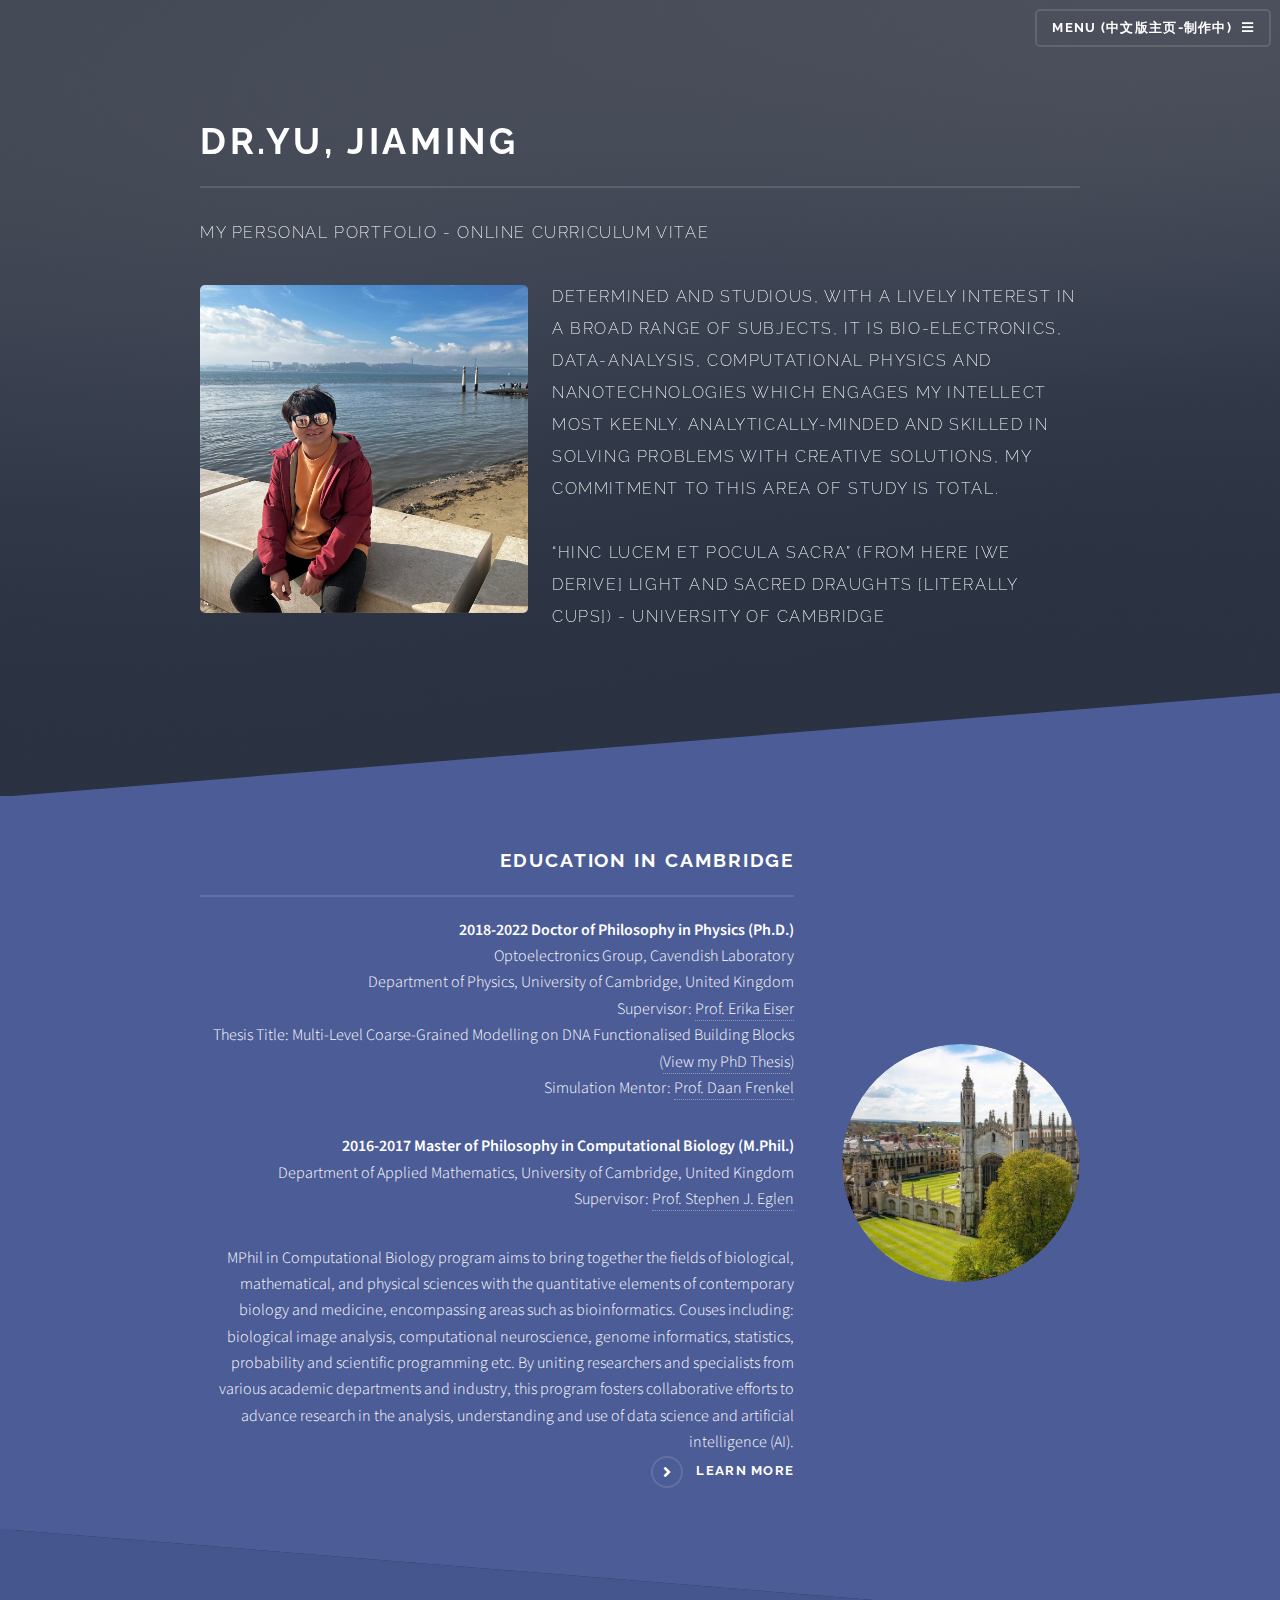
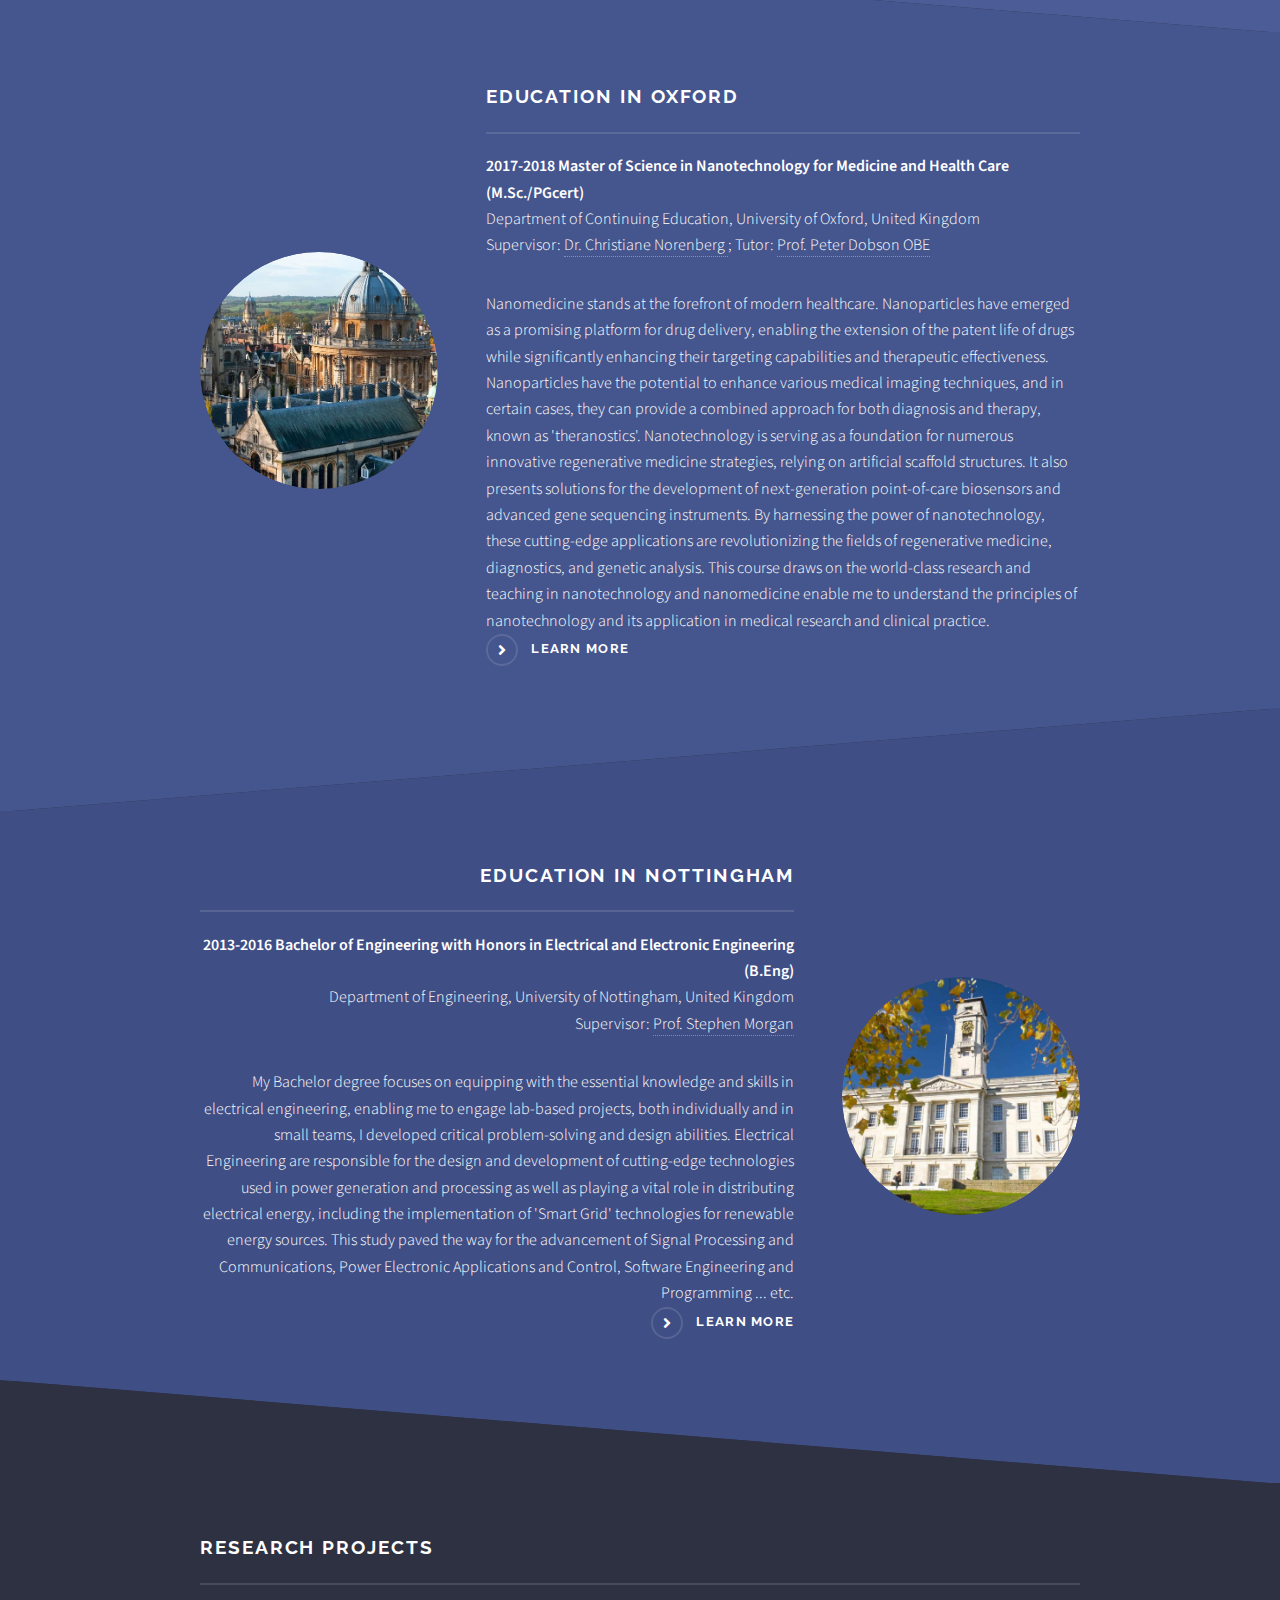
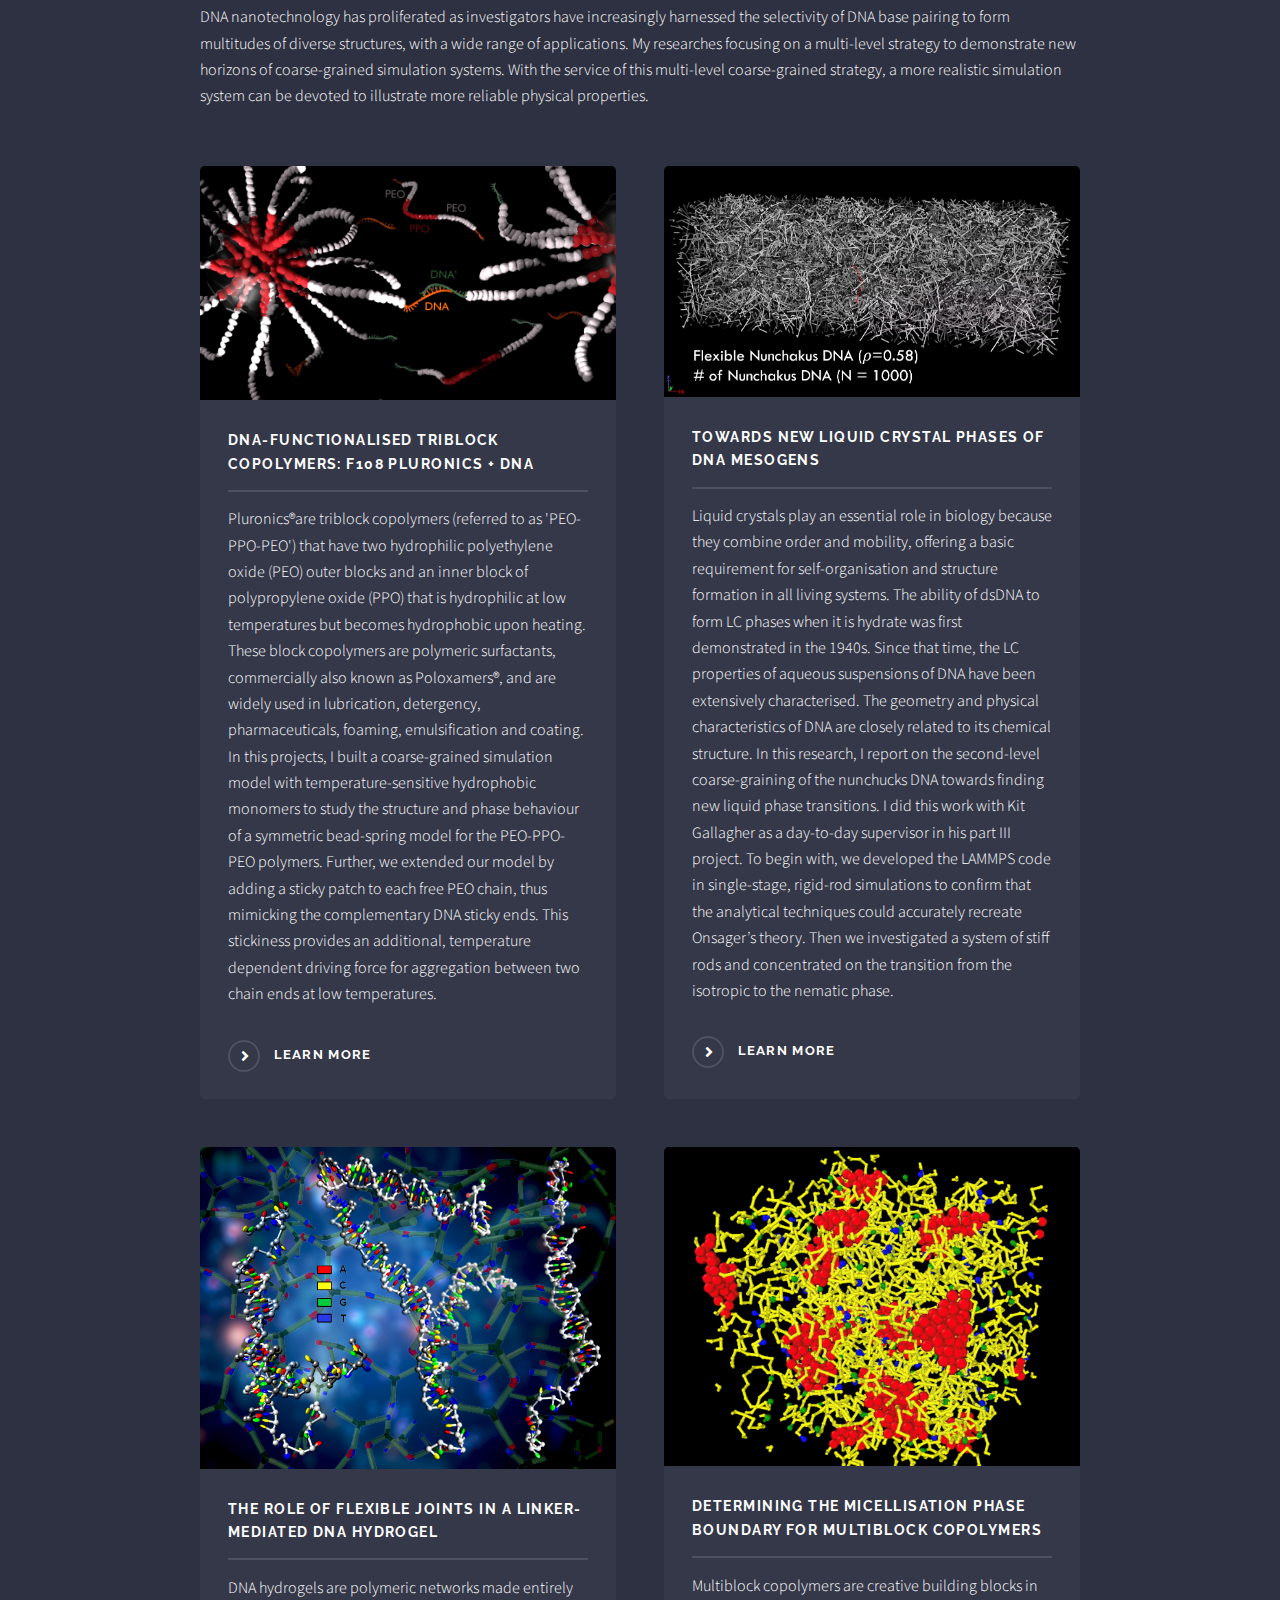
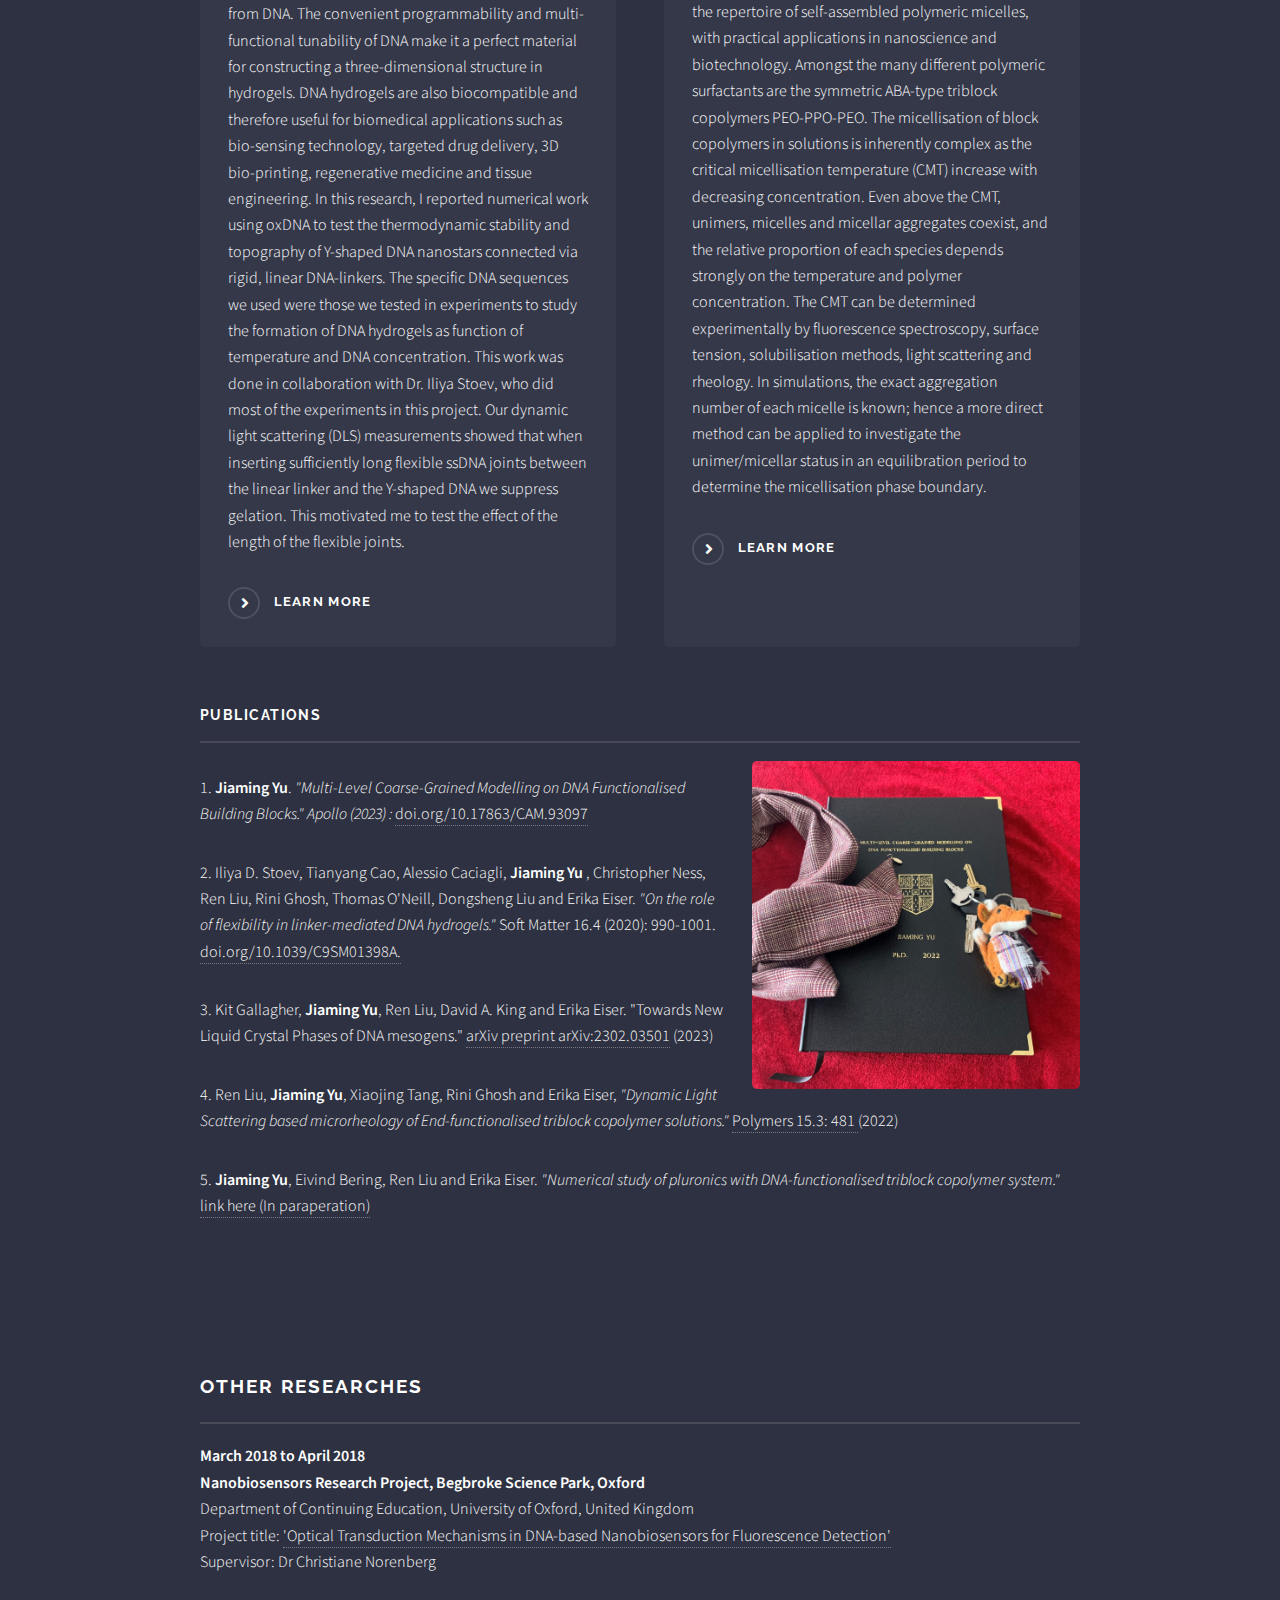
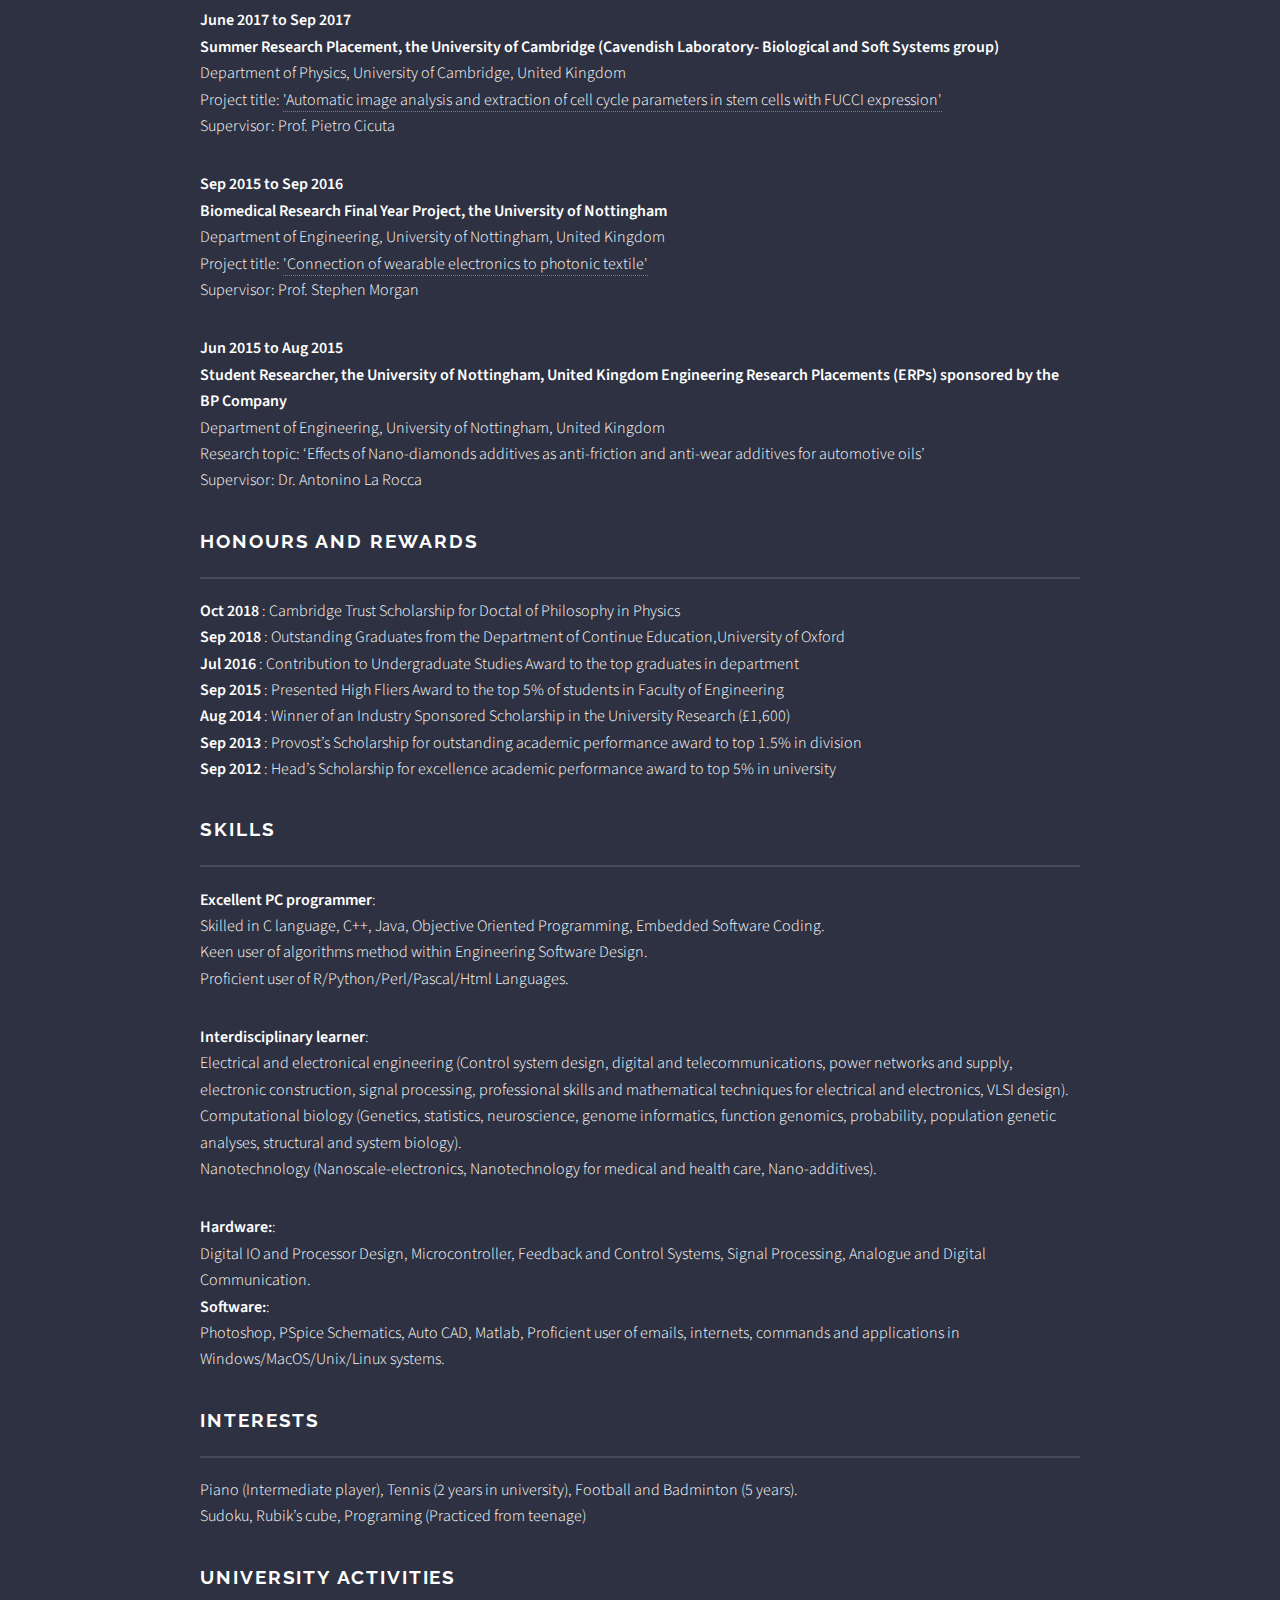
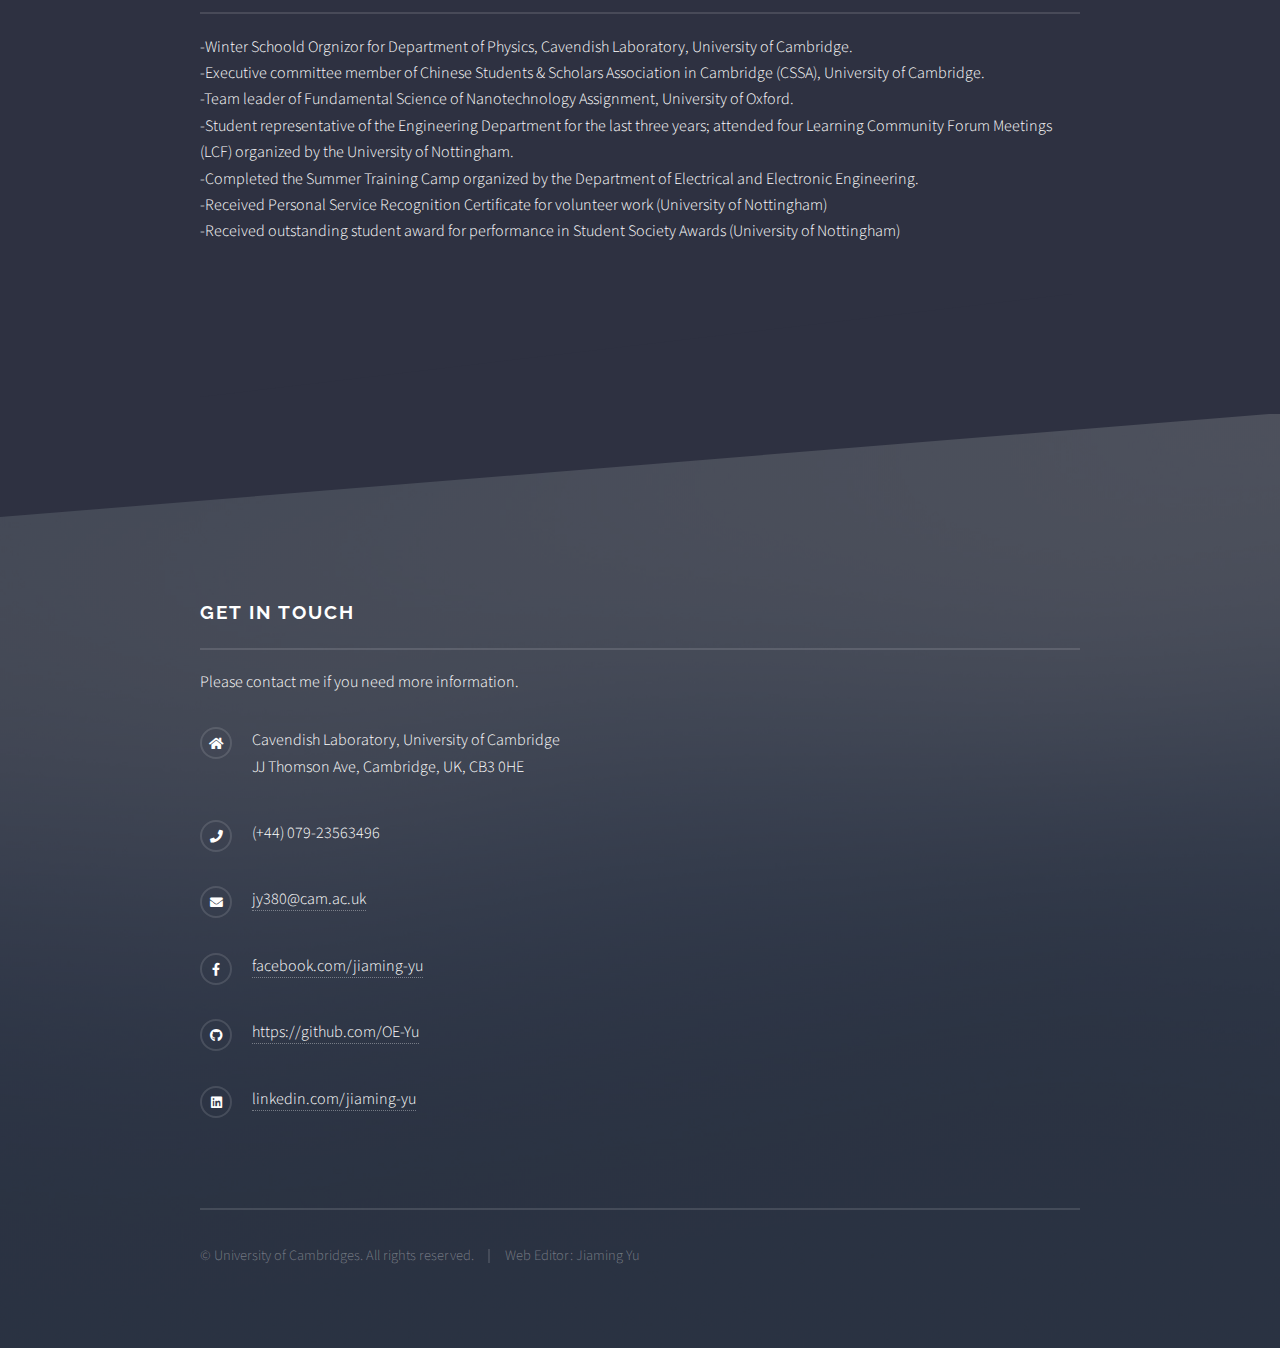
==== index.html @ 493ba74f "pdf not preload" ====
<!DOCTYPE HTML>
<!--
	My personal Website for Jiaming Yu, Cambridge 
	jy380@cam.ac.uk
-->
<html>
	<head>
		<title>Jiaming Yu</title>
		<meta charset="utf-8" />
		<meta name="viewport" content="width=device-width, initial-scale=1, user-scalable=no" />
		<link rel="stylesheet" href="assets/css/main.css" />
		<link rel="icon" type="image/png" href="images/university-of-cambridge-logo-3.png"/>
		<noscript><link rel="stylesheet" href="assets/css/noscript.css" /></noscript>
	</head>
	<body class="is-preload">

		<!-- Page Wrapper -->
			<div id="page-wrapper">

				<!-- Header -->
					<header id="header" class="alt">
						<h1><a href="index.html">Jiaming Yu</a></h1>
						<nav>
							<a href="#menu">Menu (中文版主页-制作中)</a>
						</nav>
					</header>

				<!-- Menu -->
					<nav id="menu">
						<div class="inner">
							<h2>Menu</h2>
							<ul class="links">
								<li><a href="index.html">Home</a></li>
								<!-- <li><a href="education.html">Education</a></li> -->
								<li><a href="research.html">Research</a></li>
								<li><a href="index_ch.html">中文版主页</a></li>

								<!-- <li><a href="#">Log In</a></li>
								<li><a href="#">Sign Up</a></li> -->
							</ul>
							<a href="#" class="close">Close</a>
						</div>
					</nav>

				<!-- Banner -->
					<section id="banner">
						<div class="inner">
							<!-- <div class="logo"><span class="icon fa-envelope"><a href="mailto:jy380@cam.ac.uk">jy380@cam.ac.uk</a></span></div> -->
							<h2>Dr.Yu, Jiaming</h2>
							<p>My personal portfolio - Online Curriculum Vitae</a></p>
							<span class="image left"><img src="images/me2.jpg" alt="my_photo" /></span>
							<p>Determined and studious, with a lively interest in a broad range of subjects, 
							it is bio-electronics, data-analysis, computational physics and nanotechnologies which engages my intellect most keenly. Analytically-minded and skilled in solving problems with creative
							solutions, my commitment to this area of study is total. <br> 
							</a></p>
							<p><small>“Hinc lucem et pocula sacra” 
								(From here [we derive] light and sacred draughts [literally cups]) - UNIVERSITY OF CAMBRIDGE <br> </small>

								</p>
						</div>
					</section>

				<!-- Wrapper -->
					<section id="wrapper">

						<!-- One -->
							<section id="one" class="wrapper spotlight style1">
								<div class="inner">
									<a href="https://www.cam.ac.uk/" target="_blank" rel="noopener noreferrer" class="image"><img src="images/cam.jpg" alt="" /></a>
									<div class="content">
										<h2 class="major">Education in Cambridge</h2>
										<b>2018-2022 Doctor of Philosophy in Physics (Ph.D.) </b>
										<p>Optoelectronics Group, Cavendish Laboratory <br>
										Department of Physics, University of Cambridge, United Kingdom <br>
										Supervisor:  <a href="https://scholar.google.co.uk/citations?user=ipgdVbgAAAAJ&hl=en" target="_blank" rel="noopener noreferrer">Prof. Erika Eiser</a> <br>
										Thesis Title: Multi-Level Coarse-Grained Modelling on DNA Functionalised Building Blocks <br>
										(<a href="https://www.repository.cam.ac.uk/handle/1810/345675" target="_blank" rel="noopener noreferrer">View my PhD Thesis</a>) <br>
										Simulation Mentor:  <a href="https://en.wikipedia.org/wiki/Daan_Frenkel" target="_blank" rel="noopener noreferrer">Prof. Daan Frenkel</a> <br>
										</p>
										<p></p>
										<b>2016-2017 Master of Philosophy in Computational Biology (M.Phil.)</b>
										<p>Department of Applied Mathematics, University of Cambridge, United Kingdom <br>
										Supervisor:  <a href="http://www.damtp.cam.ac.uk/person/sje30" target="_blank" rel="noopener noreferrer">Prof. Stephen J. Eglen</a></p>
										MPhil in Computational Biology program aims to bring together the fields of biological, mathematical, and physical sciences with the 
										quantitative elements of contemporary biology and medicine, encompassing areas such as bioinformatics. Couses including: 
										biological image analysis, computational neuroscience, genome informatics, statistics, probability and scientific programming etc. 
										By uniting researchers and specialists from various academic departments and industry, this program fosters collaborative efforts to 
										advance research in the analysis, understanding and use of data science and artificial intelligence (AI). 
										<!--This program was created by the Cambridge Computational Biology Institute, which is now known as <a href="https://www.c2d3.cam.ac.uk/c2d3-computational-biology" target="_blank" rel="noopener noreferrer">C2D3 Computational Biology</a>. 
										The Department of Applied Mathematics and Theoretical Physics oversees the operation of this course.
										The MPhil in Computational Biology course is aimed at introducing students in the biological, mathematical and physical sciences to quantitative aspects of modern biology and medicine, including bioinformatics.  
										The course was developed by the Cambridge Computational Biology Institute (now C2D3 Computational Biology) and is run by the Department of Applied Mathematics and Theoretical Physics.
										The course brings together researchers and expertise from across the academic departments and industry to drive research into the analysis, understanding and use of data science and AI. -->
										<a href="https://www.c2d3.cam.ac.uk/c2d3-computational-biology" target="_blank" rel="noopener noreferrer" class="special">Learn more</a>
									</div>
								</div>
							</section>

						<!-- Two -->
							<section id="two" class="wrapper alt spotlight style2">
								<div class="inner">
									<a href="https://www.ox.ac.uk/" target="_blank" rel="noopener noreferrer" class="image"><img src="images/College-UG-index.jpg" alt="" /></a>
									<div class="content">
										<h2 class="major">Education in Oxford</h2>
										<b>2017-2018 Master of Science in Nanotechnology for Medicine and Health Care (M.Sc./PGcert)</b>
										<p>Department of Continuing Education, University of Oxford, United Kingdom <br>
											Supervisor: <a href="" target="_blank" rel="noopener noreferrer">Dr. Christiane Norenberg </a>; Tutor: 
											<a href="" target="_blank" rel="noopener noreferrer">Prof. Peter Dobson OBE</a> 
											<!-- <a href="https://www.queens.ox.ac.uk/people/prof-peter-dobson-obe/" target="_blank" rel="noopener noreferrer">Prof. Peter Dobson OBE</a> -->
										</p>
										Nanomedicine stands at the forefront of modern healthcare. Nanoparticles have emerged as a promising platform for drug delivery, 
										enabling the extension of the patent life of drugs while significantly enhancing their targeting capabilities and therapeutic effectiveness. 
										Nanoparticles have the potential to enhance various medical imaging techniques, and in certain cases, they can provide a combined approach 
										for both diagnosis and therapy, known as 'theranostics'. Nanotechnology is serving as a foundation for numerous innovative regenerative medicine 
										strategies, relying on artificial scaffold structures. It also presents solutions for the development of next-generation point-of-care biosensors  
										and advanced gene sequencing instruments. By harnessing the power of nanotechnology, these cutting-edge applications are revolutionizing 
										the fields of regenerative medicine, diagnostics, and genetic analysis.
										This course draws on the world-class research and teaching in nanotechnology and nanomedicine enable me to understand the principles of nanotechnology 
										and its application in medical research and clinical practice. <br>
										<a href="https://www.ox.ac.uk/admissions/graduate/courses/msc-nanotechnology-for-medicine-and-health-care" target="_blank" rel="noopener noreferrer" class="special">Learn more</a>
									</div>
								</div>
							</section>

						<!-- Three -->
							<section id="three" class="wrapper spotlight style3">
								<div class="inner">
									<a href="https://www.nottingham.ac.uk/" target="_blank" rel="noopener noreferrer" class="image"><img src="images/Cover--University-of-Nottingham.jpg" alt="" /></a>
									<div class="content">
										<h2 class="major">Education in Nottingham</h2>
										<b>2013-2016 Bachelor of Engineering with Honors in Electrical and Electronic Engineering (B.Eng)</b>
										<p>Department of Engineering, University of Nottingham, United Kingdom <br>
										Supervisor: <a href="https://www.nottingham.ac.uk/engineering/people/steve.morgan" target="_blank" rel="noopener noreferrer">Prof. Stephen Morgan</a></p>
										My Bachelor degree focuses on equipping with the essential knowledge and skills in electrical engineering, enabling me 
										to engage lab-based projects, both individually and in small teams, I developed critical problem-solving and design abilities.
										Electrical Engineering are responsible for the design and development of cutting-edge technologies used in power generation and processing as well as 
										playing a vital role in distributing electrical energy, including the implementation of 'Smart Grid' technologies for renewable energy sources. 
										This study paved the way for the advancement of Signal Processing and Communications, Power Electronic Applications and Control, Software Engineering and Programming ... etc. 
										<a href="https://www.nottingham.ac.uk/ugstudy/subject/Electrical-and-Electronic-Engineering" target="_blank" rel="noopener noreferrer" class="special">Learn more</a>
									</div>
								</div>
							</section>

						<!-- Four -->
							<section id="four" class="wrapper alt style1">
								<div class="inner">
									<h2 class="major">Research Projects</h2>
									<p>DNA nanotechnology has proliferated as investigators have increasingly
										harnessed the selectivity of DNA base pairing to form multitudes of diverse structures, with
										a wide range of applications. My researches focusing on a multi-level strategy to demonstrate new horizons of coarse-grained simulation
										systems. With the service of this multi-level coarse-grained strategy, a more realistic simulation
										system can be devoted to illustrate more reliable physical properties.</p>
									<section class="features">
										<article>
											<a href="research_pluronics.html" class="image"><img src="images/DNA_Functionalised_Pluronics(JM).png" alt="" /></a>
											<h3 class="major">DNA-Functionalised Triblock Copolymers: F108 Pluronics + DNA</h3>
											<p>Pluronics®are triblock copolymers (referred to as 'PEO-PPO-PEO') that have two hydrophilic
												polyethylene oxide (PEO) outer blocks and an inner block of polypropylene 
												oxide (PPO) that is hydrophilic at low temperatures but becomes hydrophobic upon heating. 
												These block copolymers are polymeric surfactants, commercially also known
												as Poloxamers®, and are widely used in lubrication, detergency, pharmaceuticals, foaming,
												emulsification and coating.
												In this projects, I built a coarse-grained simulation model with temperature-sensitive hydrophobic monomers to study the
												structure and phase behaviour of a symmetric bead-spring model for the PEO-PPO-PEO
												polymers. Further, we extended our model by adding a sticky patch to each free PEO
												chain, thus mimicking the complementary DNA sticky ends. This stickiness provides an
												additional, temperature dependent driving force for aggregation between two chain ends
												at low temperatures.</p>
											<a href="research_pluronics.html" class="special">Learn more</a>
										</article>
										<article>
											<a href="#" class="image"><img src="images/nunchucks_dense.png" alt=""  /></a>
											<h3 class="major">Towards New Liquid Crystal Phases of DNA Mesogens</h3>
											<p> Liquid crystals play an essential role in biology because they combine order and mobility, offering
												a basic requirement for self-organisation and structure formation in all living systems.
												The ability of dsDNA to form LC phases when it is hydrate was first demonstrated in the
												1940s. Since that time, the LC properties of aqueous suspensions of DNA have been
												extensively characterised. The geometry and physical characteristics of DNA are closely
												related to its chemical structure.
												In this research, I report on the second-level coarse-graining of the nunchucks DNA towards
												finding new liquid phase transitions. I did this work with Kit Gallagher as a day-to-day
												supervisor in his part III project. To begin with, we developed the LAMMPS code in
												single-stage, rigid-rod simulations to confirm that the analytical techniques could accurately
												recreate Onsager’s theory. Then we investigated a system of stiff rods and concentrated on
												the transition from the isotropic to the nematic phase.</p>
											<a href="#" class="special">Learn more</a>
										</article>
										<article>
											<a href="#" class="image"><img src="images/y_shape_DNA.png" alt="" /></a>
											<h3 class="major">The Role of Flexible Joints in a Linker-Mediated DNA Hydrogel</h3>
											<p>DNA hydrogels are polymeric networks made entirely from DNA. The convenient programmability
												and multi-functional tunability of DNA make it a perfect material for constructing
												a three-dimensional structure in hydrogels. DNA hydrogels are also biocompatible
												and therefore useful for biomedical applications such as bio-sensing technology, targeted
												drug delivery, 3D bio-printing, regenerative medicine and tissue engineering.
												In this research, I reported numerical work using oxDNA to test the thermodynamic stability
												and topography of Y-shaped DNA nanostars connected via rigid, linear DNA-linkers. The
												specific DNA sequences we used were those we tested in experiments to study the formation
												of DNA hydrogels as function of temperature and DNA concentration. This work was done
												in collaboration with Dr. Iliya Stoev, who did most of the experiments in this project. Our
												dynamic light scattering (DLS) measurements showed that when inserting sufficiently long
												flexible ssDNA joints between the linear linker and the Y-shaped DNA we suppress gelation.
												This motivated me to test the effect of the length of the flexible joints.</p>
											<a href="#" class="special">Learn more</a>
										</article>
									
										<article>
											<a href="#" class="image"><img src="images/micelles_display.png" alt="" /></a>
											<h3 class="major">Determining the micellisation phase boundary for multiblock copolymers </h3>
											<p>	Multiblock copolymers are creative building blocks in the repertoire of self-assembled
												polymeric micelles, with practical applications in nanoscience and biotechnology.
												Amongst the many different polymeric surfactants are the symmetric ABA-type triblock
												copolymers PEO-PPO-PEO. The micellisation of block copolymers in solutions is inherently complex as the 
												critical micellisation temperature (CMT) increase
												with decreasing concentration. Even above the CMT, unimers, micelles and
												micellar aggregates coexist, and the relative proportion of each species depends strongly on
												the temperature and polymer concentration. The CMT can be determined
												experimentally by fluorescence spectroscopy, surface tension, solubilisation methods, light
												scattering and rheology. In simulations, the exact aggregation number
												of each micelle is known; hence a more direct method can be applied to investigate
												the unimer/micellar status in an equilibration period to determine the micellisation phase
												boundary.</p>
											<a href="#" class="special">Learn more</a>
										</article>
									</section>
									
									<h3 class="major">Publications</h3>
									<p>	<span class="image right"><img src="images/my_thesis.jpg" alt="my_thesis"/></span>
									</p>	
									<p>1. <b>Jiaming Yu</b>. <i>"Multi-Level Coarse-Grained Modelling on DNA Functionalised Building Blocks." Apollo (2023) :</i>	  
									<a href="https://doi.org/10.17863/CAM.93097" target="_blank" rel="noopener noreferrer"> doi.org/10.17863/CAM.93097</a>
									</p>
									
									<p>2. Iliya D. Stoev, Tianyang Cao, Alessio Caciagli, <b>Jiaming Yu </b>, Christopher Ness, Ren Liu,
										Rini Ghosh, Thomas O'Neill, Dongsheng Liu and Erika Eiser. 
										<i>"On the role of flexibility in linker-mediated DNA hydrogels."</i> Soft Matter 16.4 (2020): 990-1001. 
										<a href="https://doi.org/10.1039/C9SM01398A" target="_blank" rel="noopener noreferrer">doi.org/10.1039/C9SM01398A.</a></p>
										
									<p>3. Kit Gallagher, <b>Jiaming Yu</b>, Ren Liu, David A. King and Erika Eiser.
										"Towards New Liquid Crystal Phases of DNA mesogens."  
										<a href="https://arxiv.org/pdf/2302.03501.pdf" target="_blank" rel="noopener noreferrer">arXiv preprint arXiv:2302.03501</a> (2023) </p>

									<p>4. Ren Liu, <b>Jiaming Yu</b>, Xiaojing Tang, Rini Ghosh and Erika Eiser,
										<i>"Dynamic Light Scattering based microrheology of End-functionalised triblock copolymer solutions."</i> 
										<a href="https://www.mdpi.com/2073-4360/15/3/481" target="_blank" rel="noopener noreferrer">Polymers 15.3: 481 </a>(2022)</p>

									<p>5. <b>Jiaming Yu</b>, Eivind Bering, Ren Liu and Erika Eiser.
										<i>"Numerical study of pluronics with DNA-functionalised triblock copolymer system."</i>
										<a href="" target="_blank" rel="noopener noreferrer">link here (In paraperation)</a></p>
		 

						<!-- Five -->
						<section id="five" class="wrapper alt style1">
							<div class="inner">
								<h2 class="major">Other Researches</h2>
								<div class="content">
									<b>March 2018 to April 2018 <br> Nanobiosensors Research Project, Begbroke Science Park, Oxford
										</b>
									<p>Department of Continuing Education, University of Oxford, United Kingdom <br>
									Project title: <a href="images/Nano2_Assign2.pdf">'Optical Transduction Mechanisms in DNA-based Nanobiosensors for Fluorescence Detection' </a> <br> 
									Supervisor: Dr Christiane Norenberg </p>
								</div>
								<div class="content">
									<b>June 2017 to Sep 2017 <br> Summer Research Placement, the University of Cambridge
										(Cavendish Laboratory- Biological and Soft Systems group)</b>
									<p>Department of Physics, University of Cambridge, United Kingdom <br>
									Project title: <a href="images/FUCCI_2017.pdf">'Automatic image analysis and extraction of cell cycle parameters in stem cells with FUCCI expression'</a> <br> 
									Supervisor: Prof. Pietro Cicuta </p>
								</div>
								<div class="content">
									<b>Sep 2015 to Sep 2016 <br> Biomedical Research Final Year Project, the University of Nottingham </b>
									<p>Department of Engineering, University of Nottingham, United Kingdom <br>
									Project title: <a href="images/FYP_BEng_2016.pdf">'Connection of wearable electronics to photonic textile'</a> <br> 
									Supervisor: Prof. Stephen Morgan </p>
									<!-- <embed src="images/FYP_BEng_2016.pdf" type="application/pdf" width="100%" height="600"/> -->
								</div>
								<div class="content">
									<b>Jun 2015 to Aug 2015 <br> Student Researcher, the University of Nottingham, United Kingdom
										Engineering Research Placements (ERPs) sponsored by the BP Company</b>
									<p>Department of Engineering, University of Nottingham, United Kingdom <br>
										Research topic: ‘Effects of Nano-diamonds additives as anti-friction and
										anti-wear additives for automotive oils’ <br> 
									Supervisor: Dr. Antonino La Rocca </p>
								</div>

								<h2 class="major">Honours and Rewards</h2>
								<p> <b>Oct 2018 </b>: Cambridge Trust Scholarship for Doctal of Philosophy in Physics <br>
									<b>Sep 2018 </b>: Outstanding Graduates from the Department of Continue Education,University of Oxford <br>
									<b>Jul 2016 </b>: Contribution to Undergraduate Studies Award to the top graduates in department <br>
									<b>Sep 2015 </b>: Presented High Fliers Award to the top 5% of students in Faculty of Engineering <br>
									<b>Aug 2014 </b>: Winner of an Industry Sponsored Scholarship in the University Research (£1,600) <br>
									<b>Sep 2013 </b>: Provost’s Scholarship for outstanding academic performance award to top 1.5% in division <br>
									<b>Sep 2012 </b>: Head’s Scholarship for excellence academic performance award to top 5% in university <br>
								</p>

								<h2 class="major">Skills</h2>
								<p> <b>Excellent PC programmer</b>: <br>
									Skilled in C language, C++, Java, Objective Oriented Programming, Embedded Software Coding. <br>
									 Keen user of algorithms method within Engineering Software Design. <br>
									 Proficient user of R/Python/Perl/Pascal/Html Languages.<br>
								</p>
								<p> <b>Interdisciplinary learner</b>: <br>
									Electrical and electronical engineering (Control system design, digital and telecommunications, power
									networks and supply, electronic construction, signal processing, professional skills and mathematical 
									techniques for electrical and electronics, VLSI design). <br>
									Computational biology (Genetics, statistics, neuroscience, genome informatics, function genomics,
									probability, population genetic analyses, structural and system biology). <br>
									Nanotechnology (Nanoscale-electronics, Nanotechnology for medical and health care, Nano-additives).<br>
								</p>
								<p> <b>Hardware:</b>: <br>
									Digital IO and Processor Design, Microcontroller, Feedback and Control Systems, Signal Processing, Analogue and Digital Communication. <br>
									<b>Software:</b>: <br>
									Photoshop, PSpice Schematics, Auto CAD, Matlab, Proficient user of emails, internets, commands and applications in Windows/MacOS/Unix/Linux systems.<br>

								</p>

								<!--<h2 class="major">Languages</h2>
								<p>Native Chinese, Proficient English. </p> -->
								<h2 class="major">Interests</h2>
								<p>Piano (Intermediate player), Tennis (2 years in university), Football and Badminton (5 years). <br>
								Sudoku, Rubik’s cube, Programing (Practiced from teenage)
								</p>
								
								<h2 class="major">University Activities</h2>
								<p>	-Winter Schoold Orgnizor for Department of Physics, Cavendish Laboratory, University of Cambridge. <br>
									-Executive committee member of Chinese Students & Scholars Association in
									Cambridge (CSSA), University of Cambridge. <br>
									-Team leader of Fundamental Science of Nanotechnology Assignment, University of Oxford. <br>
									-Student representative of the Engineering Department for the last three years;
									attended four Learning Community Forum Meetings (LCF) organized by the
									University of Nottingham.<br>
									-Completed the Summer Training Camp organized by the Department of Electrical and Electronic Engineering. <br>
									-Received Personal Service Recognition Certificate for volunteer work (University of Nottingham) <br>
									-Received outstanding student award for performance in Student Society Awards (University of Nottingham) <br>
								</p>



							</div>
						</section>
					


								</div>
							</section>
						

					</section>

				<!-- Footer -->
					<section id="footer">
						<div class="inner">
							<h2 class="major">Get in touch</h2>
							<p>Please contact me if you need more information.</p>
							<ul class="contact">
								<li class="icon solid fa-home">
									Cavendish Laboratory, University of Cambridge <br />
									JJ Thomson Ave, Cambridge, UK, CB3 0HE <br />
								</li>
								<li class="icon solid fa-phone">(+44) 079-23563496</li>
								<li class="icon solid fa-envelope"><a href="mailto:jy380@cam.ac.uk">jy380@cam.ac.uk</a></li>
								<!--<li class="icon brands fa-twitter"><a href="#">twitter.com/untitled-tld</a></li>-->
								<li class="icon brands fa-facebook-f"><a href="https://www.facebook.com/profile.php?id=100008399655939" target="_blank" rel="noopener noreferrer">facebook.com/jiaming-yu</a></li>
								<li class="icon brands fa-github"><a href="https://github.com/OE-Yu" target="_blank" rel="noopener noreferrer" >https://github.com/OE-Yu</a></li>
								<li class="icon brands fa-linkedin"><a href="https://www.linkedin.com/in/jiaming-yu-%E5%96%BB%E5%98%89%E6%98%8E-850443b2/?originalSubdomain=uk" target="_blank" rel="noopener noreferrer" >linkedin.com/jiaming-yu</a></li>
							</ul>
							<ul class="copyright">
								<li>&copy; University of Cambridges. All rights reserved.</li><li> Web Editor: Jiaming Yu </li>
							</ul>
						</div>
					</section>

			</div>

		<!-- Scripts -->
			<script src="assets/js/jquery.min.js"></script>
			<script src="assets/js/jquery.scrollex.min.js"></script>
			<script src="assets/js/browser.min.js"></script>
			<script src="assets/js/breakpoints.min.js"></script>
			<script src="assets/js/util.js"></script>
			<script src="assets/js/main.js"></script>

	</body>
</html>
---- assets/css/main.css ----
@import url(fontawesome-all.min.css);
@import url("https://fonts.googleapis.com/css?family=Raleway:200,700|Source+Sans+Pro:300,600,300italic,600italic");

/*
	Solid State by HTML5 UP
	html5up.net | @ajlkn
	Free for personal and commercial use under the CCA 3.0 license (html5up.net/license)
*/

html, body, div, span, applet, object,
iframe, h1, h2, h3, h4, h5, h6, p, blockquote,
pre, a, abbr, acronym, address, big, cite,
code, del, dfn, em, img, ins, kbd, q, s, samp,
small, strike, strong, sub, sup, tt, var, b,
u, i, center, dl, dt, dd, ol, ul, li, fieldset,
form, label, legend, table, caption, tbody,
tfoot, thead, tr, th, td, article, aside,
canvas, details, embed, figure, figcaption,
footer, header, hgroup, menu, nav, output, ruby,
section, summary, time, mark, audio, video {
	margin: 0;
	padding: 0;
	border: 0;
	font-size: 100%;
	font: inherit;
	vertical-align: baseline;}

article, aside, details, figcaption, figure,
footer, header, hgroup, menu, nav, section {
	display: block;}

body {
	line-height: 1;
}

ol, ul {
	list-style: none;
}

blockquote, q {
	quotes: none;
}

	blockquote:before, blockquote:after, q:before, q:after {
		content: '';
		content: none;
	}

table {
	border-collapse: collapse;
	border-spacing: 0;
}

body {
	-webkit-text-size-adjust: none;
}

mark {
	background-color: transparent;
	color: inherit;
}

input::-moz-focus-inner {
	border: 0;
	padding: 0;
}

input, select, textarea {
	-moz-appearance: none;
	-webkit-appearance: none;
	-ms-appearance: none;
	appearance: none;
}

/* Basic */

	@-ms-viewport {
		width: device-width;
	}

	body {
		-ms-overflow-style: scrollbar;
	}

	@media screen and (max-width: 480px) {

		html, body {
			min-width: 320px;
		}

	}

	html {
		box-sizing: border-box;
	}

	*, *:before, *:after {
		box-sizing: inherit;
	}

	body {
		background-color: #2e3141;
		background-image: linear-gradient(to top, rgba(46, 49, 65, 0.8), rgba(46, 49, 65, 0.8)), url("../../images/bg.jpg");
		background-size: auto, cover;
		background-attachment: fixed, fixed;
		background-position: center, center;
	}

		body.is-preload *, body.is-preload *:before, body.is-preload *:after {
			-moz-animation: none !important;
			-webkit-animation: none !important;
			-ms-animation: none !important;
			animation: none !important;
			-moz-transition: none !important;
			-webkit-transition: none !important;
			-ms-transition: none !important;
			transition: none !important;
		}

/* Type */

	body, input, select, textarea {
		color: #ffffff;
		font-family: "Source Sans Pro", Helvetica, sans-serif;
		font-size: 16.5pt;
		font-weight: 300;
		line-height: 1.65;
	}

		@media screen and (max-width: 1680px) {

			body, input, select, textarea {
				font-size: 13pt;
			}

		}

		@media screen and (max-width: 1280px) {

			body, input, select, textarea {
				font-size: 12pt;
			}

		}

		@media screen and (max-width: 980px) {

			body, input, select, textarea {
				font-size: 12pt;
			}

		}

		@media screen and (max-width: 736px) {

			body, input, select, textarea {
				font-size: 12pt;
			}

		}

		@media screen and (max-width: 480px) {

			body, input, select, textarea {
				font-size: 12pt;
			}

		}

	a {
		-moz-transition: color 0.2s ease-in-out, border-bottom-color 0.2s ease-in-out;
		-webkit-transition: color 0.2s ease-in-out, border-bottom-color 0.2s ease-in-out;
		-ms-transition: color 0.2s ease-in-out, border-bottom-color 0.2s ease-in-out;
		transition: color 0.2s ease-in-out, border-bottom-color 0.2s ease-in-out;
		border-bottom: dotted 1px rgba(255, 255, 255, 0.35);
		color: #ffffff;
		text-decoration: none;
	}

		a:hover {
			border-bottom-color: transparent;
			color: #ffffff !important;
		}

		a.special:not(.button) {
			text-decoration: none;
			border-bottom: 0;
			display: block;
			font-family: Raleway, Helvetica, sans-serif;
			font-size: 0.8em;
			font-weight: 700;
			letter-spacing: 0.1em;
			margin: 0 0 2em 0;
			text-transform: uppercase;
		}

			a.special:not(.button):before {
				-moz-osx-font-smoothing: grayscale;
				-webkit-font-smoothing: antialiased;
				display: inline-block;
				font-style: normal;
				font-variant: normal;
				text-rendering: auto;
				line-height: 1;
				text-transform: none !important;
				font-family: 'Font Awesome 5 Free';
				font-weight: 900;
			}

			a.special:not(.button):before {
				-moz-transition: background-color 0.2s ease-in-out;
				-webkit-transition: background-color 0.2s ease-in-out;
				-ms-transition: background-color 0.2s ease-in-out;
				transition: background-color 0.2s ease-in-out;
				border-radius: 100%;
				border: solid 2px rgba(255, 255, 255, 0.125);
				content: '\f105';
				display: inline-block;
				font-size: 1.25em;
				height: 2em;
				line-height: 1.75em;
				margin-right: 0.85em;
				text-align: center;
				text-indent: 0.15em;
				vertical-align: middle;
				width: 2em;
			}

			a.special:not(.button):hover:before {
				background-color: rgba(255, 255, 255, 0.025);
			}

			a.special:not(.button):active:before {
				background-color: rgba(255, 255, 255, 0.075);
			}

	strong, b {
		color: #ffffff;
		font-weight: 600;
	}

	em, i {
		font-style: italic;
	}

	p {
		margin: 0 0 2em 0;
	}

	h1, h2, h3, h4, h5, h6 {
		color: #ffffff;
		font-family: Raleway, Helvetica, sans-serif;
		font-weight: 700;
		letter-spacing: 0.1em;
		margin: 0 0 1em 0;
		text-transform: uppercase;
	}

		h1 a, h2 a, h3 a, h4 a, h5 a, h6 a {
			color: inherit;
			text-decoration: none;
			border-bottom: 0;
		}

		h1 span, h2 span, h3 span, h4 span, h5 span, h6 span {
			font-weight: 200;
		}

		h1.major, h2.major, h3.major, h4.major, h5.major, h6.major {
			padding-bottom: 1em;
			border-bottom: solid 2px rgba(255, 255, 255, 0.125);
		}

	h2 {
		font-size: 1.2em;
	}

	h3 {
		font-size: 0.9em;
	}

	h4 {
		font-size: 0.7em;
	}

	h5 {
		font-size: 0.7em;
	}

	h6 {
		font-size: 0.7em;
	}

	@media screen and (max-width: 736px) {

		h2 {
			font-size: 1em;
		}

		h3 {
			font-size: 0.8em;
		}

	}

	sub {
		font-size: 0.8em;
		position: relative;
		top: 0.5em;
	}

	sup {
		font-size: 0.8em;
		position: relative;
		top: -0.5em;
	}

	blockquote {
		border-left: solid 4px rgba(255, 255, 255, 0.125);
		font-style: italic;
		margin: 0 0 2em 0;
		padding: 0.5em 0 0.5em 2em;
	}

	code {
		background: rgba(255, 255, 255, 0.025);
		border-radius: 5px;
		border: solid 2px rgba(255, 255, 255, 0.125);
		font-family: "Courier New", monospace;
		font-size: 0.9em;
		margin: 0 0.25em;
		padding: 0.25em 0.65em;
	}

	pre {
		-webkit-overflow-scrolling: touch;
		font-family: "Courier New", monospace;
		font-size: 0.9em;
		margin: 0 0 2em 0;
	}

		pre code {
			display: block;
			line-height: 1.75em;
			padding: 1em 1.5em;
			overflow-x: auto;
		}

	hr {
		border: 0;
		border-bottom: solid 2px rgba(255, 255, 255, 0.125);
		margin: 2.5em 0;
	}

		hr.major {
			margin: 4em 0;
		}

	.align-left {
		text-align: left;
	}

	.align-center {
		text-align: center;
	}

	.align-right {
		text-align: right;
	}

/* Row */

	.row {
		display: flex;
		flex-wrap: wrap;
		box-sizing: border-box;
		align-items: stretch;
	}

		.row > * {
			box-sizing: border-box;
		}

		.row.gtr-uniform > * > :last-child {
			margin-bottom: 0;
		}

		.row.aln-left {
			justify-content: flex-start;
		}

		.row.aln-center {
			justify-content: center;
		}

		.row.aln-right {
			justify-content: flex-end;
		}

		.row.aln-top {
			align-items: flex-start;
		}

		.row.aln-middle {
			align-items: center;
		}

		.row.aln-bottom {
			align-items: flex-end;
		}

		.row > .imp {
			order: -1;
		}

		.row > .col-1 {
			width: 8.33333%;
		}

		.row > .off-1 {
			margin-left: 8.33333%;
		}

		.row > .col-2 {
			width: 16.66667%;
		}

		.row > .off-2 {
			margin-left: 16.66667%;
		}

		.row > .col-3 {
			width: 25%;
		}

		.row > .off-3 {
			margin-left: 25%;
		}

		.row > .col-4 {
			width: 33.33333%;
		}

		.row > .off-4 {
			margin-left: 33.33333%;
		}

		.row > .col-5 {
			width: 41.66667%;
		}

		.row > .off-5 {
			margin-left: 41.66667%;
		}

		.row > .col-6 {
			width: 50%;
		}

		.row > .off-6 {
			margin-left: 50%;
		}

		.row > .col-7 {
			width: 58.33333%;
		}

		.row > .off-7 {
			margin-left: 58.33333%;
		}

		.row > .col-8 {
			width: 66.66667%;
		}

		.row > .off-8 {
			margin-left: 66.66667%;
		}

		.row > .col-9 {
			width: 75%;
		}

		.row > .off-9 {
			margin-left: 75%;
		}

		.row > .col-10 {
			width: 83.33333%;
		}

		.row > .off-10 {
			margin-left: 83.33333%;
		}

		.row > .col-11 {
			width: 91.66667%;
		}

		.row > .off-11 {
			margin-left: 91.66667%;
		}

		.row > .col-12 {
			width: 100%;
		}

		.row > .off-12 {
			margin-left: 100%;
		}

		.row.gtr-0 {
			margin-top: 0;
			margin-left: 0em;
		}

			.row.gtr-0 > * {
				padding: 0 0 0 0em;
			}

			.row.gtr-0.gtr-uniform {
				margin-top: 0em;
			}

				.row.gtr-0.gtr-uniform > * {
					padding-top: 0em;
				}

		.row.gtr-25 {
			margin-top: 0;
			margin-left: -0.4375em;
		}

			.row.gtr-25 > * {
				padding: 0 0 0 0.4375em;
			}

			.row.gtr-25.gtr-uniform {
				margin-top: -0.4375em;
			}

				.row.gtr-25.gtr-uniform > * {
					padding-top: 0.4375em;
				}

		.row.gtr-50 {
			margin-top: 0;
			margin-left: -0.875em;
		}

			.row.gtr-50 > * {
				padding: 0 0 0 0.875em;
			}

			.row.gtr-50.gtr-uniform {
				margin-top: -0.875em;
			}

				.row.gtr-50.gtr-uniform > * {
					padding-top: 0.875em;
				}

		.row {
			margin-top: 0;
			margin-left: -1.75em;
		}

			.row > * {
				padding: 0 0 0 1.75em;
			}

			.row.gtr-uniform {
				margin-top: -1.75em;
			}

				.row.gtr-uniform > * {
					padding-top: 1.75em;
				}

		.row.gtr-150 {
			margin-top: 0;
			margin-left: -2.625em;
		}

			.row.gtr-150 > * {
				padding: 0 0 0 2.625em;
			}

			.row.gtr-150.gtr-uniform {
				margin-top: -2.625em;
			}

				.row.gtr-150.gtr-uniform > * {
					padding-top: 2.625em;
				}

		.row.gtr-200 {
			margin-top: 0;
			margin-left: -3.5em;
		}

			.row.gtr-200 > * {
				padding: 0 0 0 3.5em;
			}

			.row.gtr-200.gtr-uniform {
				margin-top: -3.5em;
			}

				.row.gtr-200.gtr-uniform > * {
					padding-top: 3.5em;
				}

		@media screen and (max-width: 1680px) {

			.row {
				display: flex;
				flex-wrap: wrap;
				box-sizing: border-box;
				align-items: stretch;
			}

				.row > * {
					box-sizing: border-box;
				}

				.row.gtr-uniform > * > :last-child {
					margin-bottom: 0;
				}

				.row.aln-left {
					justify-content: flex-start;
				}

				.row.aln-center {
					justify-content: center;
				}

				.row.aln-right {
					justify-content: flex-end;
				}

				.row.aln-top {
					align-items: flex-start;
				}

				.row.aln-middle {
					align-items: center;
				}

				.row.aln-bottom {
					align-items: flex-end;
				}

				.row > .imp-xlarge {
					order: -1;
				}

				.row > .col-1-xlarge {
					width: 8.33333%;
				}

				.row > .off-1-xlarge {
					margin-left: 8.33333%;
				}

				.row > .col-2-xlarge {
					width: 16.66667%;
				}

				.row > .off-2-xlarge {
					margin-left: 16.66667%;
				}

				.row > .col-3-xlarge {
					width: 25%;
				}

				.row > .off-3-xlarge {
					margin-left: 25%;
				}

				.row > .col-4-xlarge {
					width: 33.33333%;
				}

				.row > .off-4-xlarge {
					margin-left: 33.33333%;
				}

				.row > .col-5-xlarge {
					width: 41.66667%;
				}

				.row > .off-5-xlarge {
					margin-left: 41.66667%;
				}

				.row > .col-6-xlarge {
					width: 50%;
				}

				.row > .off-6-xlarge {
					margin-left: 50%;
				}

				.row > .col-7-xlarge {
					width: 58.33333%;
				}

				.row > .off-7-xlarge {
					margin-left: 58.33333%;
				}

				.row > .col-8-xlarge {
					width: 66.66667%;
				}

				.row > .off-8-xlarge {
					margin-left: 66.66667%;
				}

				.row > .col-9-xlarge {
					width: 75%;
				}

				.row > .off-9-xlarge {
					margin-left: 75%;
				}

				.row > .col-10-xlarge {
					width: 83.33333%;
				}

				.row > .off-10-xlarge {
					margin-left: 83.33333%;
				}

				.row > .col-11-xlarge {
					width: 91.66667%;
				}

				.row > .off-11-xlarge {
					margin-left: 91.66667%;
				}

				.row > .col-12-xlarge {
					width: 100%;
				}

				.row > .off-12-xlarge {
					margin-left: 100%;
				}

				.row.gtr-0 {
					margin-top: 0;
					margin-left: 0em;
				}

					.row.gtr-0 > * {
						padding: 0 0 0 0em;
					}

					.row.gtr-0.gtr-uniform {
						margin-top: 0em;
					}

						.row.gtr-0.gtr-uniform > * {
							padding-top: 0em;
						}

				.row.gtr-25 {
					margin-top: 0;
					margin-left: -0.4375em;
				}

					.row.gtr-25 > * {
						padding: 0 0 0 0.4375em;
					}

					.row.gtr-25.gtr-uniform {
						margin-top: -0.4375em;
					}

						.row.gtr-25.gtr-uniform > * {
							padding-top: 0.4375em;
						}

				.row.gtr-50 {
					margin-top: 0;
					margin-left: -0.875em;
				}

					.row.gtr-50 > * {
						padding: 0 0 0 0.875em;
					}

					.row.gtr-50.gtr-uniform {
						margin-top: -0.875em;
					}

						.row.gtr-50.gtr-uniform > * {
							padding-top: 0.875em;
						}

				.row {
					margin-top: 0;
					margin-left: -1.75em;
				}

					.row > * {
						padding: 0 0 0 1.75em;
					}

					.row.gtr-uniform {
						margin-top: -1.75em;
					}

						.row.gtr-uniform > * {
							padding-top: 1.75em;
						}

				.row.gtr-150 {
					margin-top: 0;
					margin-left: -2.625em;
				}

					.row.gtr-150 > * {
						padding: 0 0 0 2.625em;
					}

					.row.gtr-150.gtr-uniform {
						margin-top: -2.625em;
					}

						.row.gtr-150.gtr-uniform > * {
							padding-top: 2.625em;
						}

				.row.gtr-200 {
					margin-top: 0;
					margin-left: -3.5em;
				}

					.row.gtr-200 > * {
						padding: 0 0 0 3.5em;
					}

					.row.gtr-200.gtr-uniform {
						margin-top: -3.5em;
					}

						.row.gtr-200.gtr-uniform > * {
							padding-top: 3.5em;
						}

		}

		@media screen and (max-width: 1280px) {

			.row {
				display: flex;
				flex-wrap: wrap;
				box-sizing: border-box;
				align-items: stretch;
			}

				.row > * {
					box-sizing: border-box;
				}

				.row.gtr-uniform > * > :last-child {
					margin-bottom: 0;
				}

				.row.aln-left {
					justify-content: flex-start;
				}

				.row.aln-center {
					justify-content: center;
				}

				.row.aln-right {
					justify-content: flex-end;
				}

				.row.aln-top {
					align-items: flex-start;
				}

				.row.aln-middle {
					align-items: center;
				}

				.row.aln-bottom {
					align-items: flex-end;
				}

				.row > .imp-large {
					order: -1;
				}

				.row > .col-1-large {
					width: 8.33333%;
				}

				.row > .off-1-large {
					margin-left: 8.33333%;
				}

				.row > .col-2-large {
					width: 16.66667%;
				}

				.row > .off-2-large {
					margin-left: 16.66667%;
				}

				.row > .col-3-large {
					width: 25%;
				}

				.row > .off-3-large {
					margin-left: 25%;
				}

				.row > .col-4-large {
					width: 33.33333%;
				}

				.row > .off-4-large {
					margin-left: 33.33333%;
				}

				.row > .col-5-large {
					width: 41.66667%;
				}

				.row > .off-5-large {
					margin-left: 41.66667%;
				}

				.row > .col-6-large {
					width: 50%;
				}

				.row > .off-6-large {
					margin-left: 50%;
				}

				.row > .col-7-large {
					width: 58.33333%;
				}

				.row > .off-7-large {
					margin-left: 58.33333%;
				}

				.row > .col-8-large {
					width: 66.66667%;
				}

				.row > .off-8-large {
					margin-left: 66.66667%;
				}

				.row > .col-9-large {
					width: 75%;
				}

				.row > .off-9-large {
					margin-left: 75%;
				}

				.row > .col-10-large {
					width: 83.33333%;
				}

				.row > .off-10-large {
					margin-left: 83.33333%;
				}

				.row > .col-11-large {
					width: 91.66667%;
				}

				.row > .off-11-large {
					margin-left: 91.66667%;
				}

				.row > .col-12-large {
					width: 100%;
				}

				.row > .off-12-large {
					margin-left: 100%;
				}

				.row.gtr-0 {
					margin-top: 0;
					margin-left: 0em;
				}

					.row.gtr-0 > * {
						padding: 0 0 0 0em;
					}

					.row.gtr-0.gtr-uniform {
						margin-top: 0em;
					}

						.row.gtr-0.gtr-uniform > * {
							padding-top: 0em;
						}

				.row.gtr-25 {
					margin-top: 0;
					margin-left: -0.4375em;
				}

					.row.gtr-25 > * {
						padding: 0 0 0 0.4375em;
					}

					.row.gtr-25.gtr-uniform {
						margin-top: -0.4375em;
					}

						.row.gtr-25.gtr-uniform > * {
							padding-top: 0.4375em;
						}

				.row.gtr-50 {
					margin-top: 0;
					margin-left: -0.875em;
				}

					.row.gtr-50 > * {
						padding: 0 0 0 0.875em;
					}

					.row.gtr-50.gtr-uniform {
						margin-top: -0.875em;
					}

						.row.gtr-50.gtr-uniform > * {
							padding-top: 0.875em;
						}

				.row {
					margin-top: 0;
					margin-left: -1.75em;
				}

					.row > * {
						padding: 0 0 0 1.75em;
					}

					.row.gtr-uniform {
						margin-top: -1.75em;
					}

						.row.gtr-uniform > * {
							padding-top: 1.75em;
						}

				.row.gtr-150 {
					margin-top: 0;
					margin-left: -2.625em;
				}

					.row.gtr-150 > * {
						padding: 0 0 0 2.625em;
					}

					.row.gtr-150.gtr-uniform {
						margin-top: -2.625em;
					}

						.row.gtr-150.gtr-uniform > * {
							padding-top: 2.625em;
						}

				.row.gtr-200 {
					margin-top: 0;
					margin-left: -3.5em;
				}

					.row.gtr-200 > * {
						padding: 0 0 0 3.5em;
					}

					.row.gtr-200.gtr-uniform {
						margin-top: -3.5em;
					}

						.row.gtr-200.gtr-uniform > * {
							padding-top: 3.5em;
						}

		}

		@media screen and (max-width: 980px) {

			.row {
				display: flex;
				flex-wrap: wrap;
				box-sizing: border-box;
				align-items: stretch;
			}

				.row > * {
					box-sizing: border-box;
				}

				.row.gtr-uniform > * > :last-child {
					margin-bottom: 0;
				}

				.row.aln-left {
					justify-content: flex-start;
				}

				.row.aln-center {
					justify-content: center;
				}

				.row.aln-right {
					justify-content: flex-end;
				}

				.row.aln-top {
					align-items: flex-start;
				}

				.row.aln-middle {
					align-items: center;
				}

				.row.aln-bottom {
					align-items: flex-end;
				}

				.row > .imp-medium {
					order: -1;
				}

				.row > .col-1-medium {
					width: 8.33333%;
				}

				.row > .off-1-medium {
					margin-left: 8.33333%;
				}

				.row > .col-2-medium {
					width: 16.66667%;
				}

				.row > .off-2-medium {
					margin-left: 16.66667%;
				}

				.row > .col-3-medium {
					width: 25%;
				}

				.row > .off-3-medium {
					margin-left: 25%;
				}

				.row > .col-4-medium {
					width: 33.33333%;
				}

				.row > .off-4-medium {
					margin-left: 33.33333%;
				}

				.row > .col-5-medium {
					width: 41.66667%;
				}

				.row > .off-5-medium {
					margin-left: 41.66667%;
				}

				.row > .col-6-medium {
					width: 50%;
				}

				.row > .off-6-medium {
					margin-left: 50%;
				}

				.row > .col-7-medium {
					width: 58.33333%;
				}

				.row > .off-7-medium {
					margin-left: 58.33333%;
				}

				.row > .col-8-medium {
					width: 66.66667%;
				}

				.row > .off-8-medium {
					margin-left: 66.66667%;
				}

				.row > .col-9-medium {
					width: 75%;
				}

				.row > .off-9-medium {
					margin-left: 75%;
				}

				.row > .col-10-medium {
					width: 83.33333%;
				}

				.row > .off-10-medium {
					margin-left: 83.33333%;
				}

				.row > .col-11-medium {
					width: 91.66667%;
				}

				.row > .off-11-medium {
					margin-left: 91.66667%;
				}

				.row > .col-12-medium {
					width: 100%;
				}

				.row > .off-12-medium {
					margin-left: 100%;
				}

				.row.gtr-0 {
					margin-top: 0;
					margin-left: 0em;
				}

					.row.gtr-0 > * {
						padding: 0 0 0 0em;
					}

					.row.gtr-0.gtr-uniform {
						margin-top: 0em;
					}

						.row.gtr-0.gtr-uniform > * {
							padding-top: 0em;
						}

				.row.gtr-25 {
					margin-top: 0;
					margin-left: -0.4375em;
				}

					.row.gtr-25 > * {
						padding: 0 0 0 0.4375em;
					}

					.row.gtr-25.gtr-uniform {
						margin-top: -0.4375em;
					}

						.row.gtr-25.gtr-uniform > * {
							padding-top: 0.4375em;
						}

				.row.gtr-50 {
					margin-top: 0;
					margin-left: -0.875em;
				}

					.row.gtr-50 > * {
						padding: 0 0 0 0.875em;
					}

					.row.gtr-50.gtr-uniform {
						margin-top: -0.875em;
					}

						.row.gtr-50.gtr-uniform > * {
							padding-top: 0.875em;
						}

				.row {
					margin-top: 0;
					margin-left: -1.75em;
				}

					.row > * {
						padding: 0 0 0 1.75em;
					}

					.row.gtr-uniform {
						margin-top: -1.75em;
					}

						.row.gtr-uniform > * {
							padding-top: 1.75em;
						}

				.row.gtr-150 {
					margin-top: 0;
					margin-left: -2.625em;
				}

					.row.gtr-150 > * {
						padding: 0 0 0 2.625em;
					}

					.row.gtr-150.gtr-uniform {
						margin-top: -2.625em;
					}

						.row.gtr-150.gtr-uniform > * {
							padding-top: 2.625em;
						}

				.row.gtr-200 {
					margin-top: 0;
					margin-left: -3.5em;
				}

					.row.gtr-200 > * {
						padding: 0 0 0 3.5em;
					}

					.row.gtr-200.gtr-uniform {
						margin-top: -3.5em;
					}

						.row.gtr-200.gtr-uniform > * {
							padding-top: 3.5em;
						}

		}

		@media screen and (max-width: 736px) {

			.row {
				display: flex;
				flex-wrap: wrap;
				box-sizing: border-box;
				align-items: stretch;
			}

				.row > * {
					box-sizing: border-box;
				}

				.row.gtr-uniform > * > :last-child {
					margin-bottom: 0;
				}

				.row.aln-left {
					justify-content: flex-start;
				}

				.row.aln-center {
					justify-content: center;
				}

				.row.aln-right {
					justify-content: flex-end;
				}

				.row.aln-top {
					align-items: flex-start;
				}

				.row.aln-middle {
					align-items: center;
				}

				.row.aln-bottom {
					align-items: flex-end;
				}

				.row > .imp-small {
					order: -1;
				}

				.row > .col-1-small {
					width: 8.33333%;
				}

				.row > .off-1-small {
					margin-left: 8.33333%;
				}

				.row > .col-2-small {
					width: 16.66667%;
				}

				.row > .off-2-small {
					margin-left: 16.66667%;
				}

				.row > .col-3-small {
					width: 25%;
				}

				.row > .off-3-small {
					margin-left: 25%;
				}

				.row > .col-4-small {
					width: 33.33333%;
				}

				.row > .off-4-small {
					margin-left: 33.33333%;
				}

				.row > .col-5-small {
					width: 41.66667%;
				}

				.row > .off-5-small {
					margin-left: 41.66667%;
				}

				.row > .col-6-small {
					width: 50%;
				}

				.row > .off-6-small {
					margin-left: 50%;
				}

				.row > .col-7-small {
					width: 58.33333%;
				}

				.row > .off-7-small {
					margin-left: 58.33333%;
				}

				.row > .col-8-small {
					width: 66.66667%;
				}

				.row > .off-8-small {
					margin-left: 66.66667%;
				}

				.row > .col-9-small {
					width: 75%;
				}

				.row > .off-9-small {
					margin-left: 75%;
				}

				.row > .col-10-small {
					width: 83.33333%;
				}

				.row > .off-10-small {
					margin-left: 83.33333%;
				}

				.row > .col-11-small {
					width: 91.66667%;
				}

				.row > .off-11-small {
					margin-left: 91.66667%;
				}

				.row > .col-12-small {
					width: 100%;
				}

				.row > .off-12-small {
					margin-left: 100%;
				}

				.row.gtr-0 {
					margin-top: 0;
					margin-left: 0em;
				}

					.row.gtr-0 > * {
						padding: 0 0 0 0em;
					}

					.row.gtr-0.gtr-uniform {
						margin-top: 0em;
					}

						.row.gtr-0.gtr-uniform > * {
							padding-top: 0em;
						}

				.row.gtr-25 {
					margin-top: 0;
					margin-left: -0.3125em;
				}

					.row.gtr-25 > * {
						padding: 0 0 0 0.3125em;
					}

					.row.gtr-25.gtr-uniform {
						margin-top: -0.3125em;
					}

						.row.gtr-25.gtr-uniform > * {
							padding-top: 0.3125em;
						}

				.row.gtr-50 {
					margin-top: 0;
					margin-left: -0.625em;
				}

					.row.gtr-50 > * {
						padding: 0 0 0 0.625em;
					}

					.row.gtr-50.gtr-uniform {
						margin-top: -0.625em;
					}

						.row.gtr-50.gtr-uniform > * {
							padding-top: 0.625em;
						}

				.row {
					margin-top: 0;
					margin-left: -1.25em;
				}

					.row > * {
						padding: 0 0 0 1.25em;
					}

					.row.gtr-uniform {
						margin-top: -1.25em;
					}

						.row.gtr-uniform > * {
							padding-top: 1.25em;
						}

				.row.gtr-150 {
					margin-top: 0;
					margin-left: -1.875em;
				}

					.row.gtr-150 > * {
						padding: 0 0 0 1.875em;
					}

					.row.gtr-150.gtr-uniform {
						margin-top: -1.875em;
					}

						.row.gtr-150.gtr-uniform > * {
							padding-top: 1.875em;
						}

				.row.gtr-200 {
					margin-top: 0;
					margin-left: -2.5em;
				}

					.row.gtr-200 > * {
						padding: 0 0 0 2.5em;
					}

					.row.gtr-200.gtr-uniform {
						margin-top: -2.5em;
					}

						.row.gtr-200.gtr-uniform > * {
							padding-top: 2.5em;
						}

		}

		@media screen and (max-width: 480px) {

			.row {
				display: flex;
				flex-wrap: wrap;
				box-sizing: border-box;
				align-items: stretch;
			}

				.row > * {
					box-sizing: border-box;
				}

				.row.gtr-uniform > * > :last-child {
					margin-bottom: 0;
				}

				.row.aln-left {
					justify-content: flex-start;
				}

				.row.aln-center {
					justify-content: center;
				}

				.row.aln-right {
					justify-content: flex-end;
				}

				.row.aln-top {
					align-items: flex-start;
				}

				.row.aln-middle {
					align-items: center;
				}

				.row.aln-bottom {
					align-items: flex-end;
				}

				.row > .imp-xsmall {
					order: -1;
				}

				.row > .col-1-xsmall {
					width: 8.33333%;
				}

				.row > .off-1-xsmall {
					margin-left: 8.33333%;
				}

				.row > .col-2-xsmall {
					width: 16.66667%;
				}

				.row > .off-2-xsmall {
					margin-left: 16.66667%;
				}

				.row > .col-3-xsmall {
					width: 25%;
				}

				.row > .off-3-xsmall {
					margin-left: 25%;
				}

				.row > .col-4-xsmall {
					width: 33.33333%;
				}

				.row > .off-4-xsmall {
					margin-left: 33.33333%;
				}

				.row > .col-5-xsmall {
					width: 41.66667%;
				}

				.row > .off-5-xsmall {
					margin-left: 41.66667%;
				}

				.row > .col-6-xsmall {
					width: 50%;
				}

				.row > .off-6-xsmall {
					margin-left: 50%;
				}

				.row > .col-7-xsmall {
					width: 58.33333%;
				}

				.row > .off-7-xsmall {
					margin-left: 58.33333%;
				}

				.row > .col-8-xsmall {
					width: 66.66667%;
				}

				.row > .off-8-xsmall {
					margin-left: 66.66667%;
				}

				.row > .col-9-xsmall {
					width: 75%;
				}

				.row > .off-9-xsmall {
					margin-left: 75%;
				}

				.row > .col-10-xsmall {
					width: 83.33333%;
				}

				.row > .off-10-xsmall {
					margin-left: 83.33333%;
				}

				.row > .col-11-xsmall {
					width: 91.66667%;
				}

				.row > .off-11-xsmall {
					margin-left: 91.66667%;
				}

				.row > .col-12-xsmall {
					width: 100%;
				}

				.row > .off-12-xsmall {
					margin-left: 100%;
				}

				.row.gtr-0 {
					margin-top: 0;
					margin-left: 0em;
				}

					.row.gtr-0 > * {
						padding: 0 0 0 0em;
					}

					.row.gtr-0.gtr-uniform {
						margin-top: 0em;
					}

						.row.gtr-0.gtr-uniform > * {
							padding-top: 0em;
						}

				.row.gtr-25 {
					margin-top: 0;
					margin-left: -0.3125em;
				}

					.row.gtr-25 > * {
						padding: 0 0 0 0.3125em;
					}

					.row.gtr-25.gtr-uniform {
						margin-top: -0.3125em;
					}

						.row.gtr-25.gtr-uniform > * {
							padding-top: 0.3125em;
						}

				.row.gtr-50 {
					margin-top: 0;
					margin-left: -0.625em;
				}

					.row.gtr-50 > * {
						padding: 0 0 0 0.625em;
					}

					.row.gtr-50.gtr-uniform {
						margin-top: -0.625em;
					}

						.row.gtr-50.gtr-uniform > * {
							padding-top: 0.625em;
						}

				.row {
					margin-top: 0;
					margin-left: -1.25em;
				}

					.row > * {
						padding: 0 0 0 1.25em;
					}

					.row.gtr-uniform {
						margin-top: -1.25em;
					}

						.row.gtr-uniform > * {
							padding-top: 1.25em;
						}

				.row.gtr-150 {
					margin-top: 0;
					margin-left: -1.875em;
				}

					.row.gtr-150 > * {
						padding: 0 0 0 1.875em;
					}

					.row.gtr-150.gtr-uniform {
						margin-top: -1.875em;
					}

						.row.gtr-150.gtr-uniform > * {
							padding-top: 1.875em;
						}

				.row.gtr-200 {
					margin-top: 0;
					margin-left: -2.5em;
				}

					.row.gtr-200 > * {
						padding: 0 0 0 2.5em;
					}

					.row.gtr-200.gtr-uniform {
						margin-top: -2.5em;
					}

						.row.gtr-200.gtr-uniform > * {
							padding-top: 2.5em;
						}

		}

		@media screen and (max-width: 360px) {

			.row {
				display: flex;
				flex-wrap: wrap;
				box-sizing: border-box;
				align-items: stretch;
			}

				.row > * {
					box-sizing: border-box;
				}

				.row.gtr-uniform > * > :last-child {
					margin-bottom: 0;
				}

				.row.aln-left {
					justify-content: flex-start;
				}

				.row.aln-center {
					justify-content: center;
				}

				.row.aln-right {
					justify-content: flex-end;
				}

				.row.aln-top {
					align-items: flex-start;
				}

				.row.aln-middle {
					align-items: center;
				}

				.row.aln-bottom {
					align-items: flex-end;
				}

				.row > .imp-xxsmall {
					order: -1;
				}

				.row > .col-1-xxsmall {
					width: 8.33333%;
				}

				.row > .off-1-xxsmall {
					margin-left: 8.33333%;
				}

				.row > .col-2-xxsmall {
					width: 16.66667%;
				}

				.row > .off-2-xxsmall {
					margin-left: 16.66667%;
				}

				.row > .col-3-xxsmall {
					width: 25%;
				}

				.row > .off-3-xxsmall {
					margin-left: 25%;
				}

				.row > .col-4-xxsmall {
					width: 33.33333%;
				}

				.row > .off-4-xxsmall {
					margin-left: 33.33333%;
				}

				.row > .col-5-xxsmall {
					width: 41.66667%;
				}

				.row > .off-5-xxsmall {
					margin-left: 41.66667%;
				}

				.row > .col-6-xxsmall {
					width: 50%;
				}

				.row > .off-6-xxsmall {
					margin-left: 50%;
				}

				.row > .col-7-xxsmall {
					width: 58.33333%;
				}

				.row > .off-7-xxsmall {
					margin-left: 58.33333%;
				}

				.row > .col-8-xxsmall {
					width: 66.66667%;
				}

				.row > .off-8-xxsmall {
					margin-left: 66.66667%;
				}

				.row > .col-9-xxsmall {
					width: 75%;
				}

				.row > .off-9-xxsmall {
					margin-left: 75%;
				}

				.row > .col-10-xxsmall {
					width: 83.33333%;
				}

				.row > .off-10-xxsmall {
					margin-left: 83.33333%;
				}

				.row > .col-11-xxsmall {
					width: 91.66667%;
				}

				.row > .off-11-xxsmall {
					margin-left: 91.66667%;
				}

				.row > .col-12-xxsmall {
					width: 100%;
				}

				.row > .off-12-xxsmall {
					margin-left: 100%;
				}

				.row.gtr-0 {
					margin-top: 0;
					margin-left: 0em;
				}

					.row.gtr-0 > * {
						padding: 0 0 0 0em;
					}

					.row.gtr-0.gtr-uniform {
						margin-top: 0em;
					}

						.row.gtr-0.gtr-uniform > * {
							padding-top: 0em;
						}

				.row.gtr-25 {
					margin-top: 0;
					margin-left: -0.3125em;
				}

					.row.gtr-25 > * {
						padding: 0 0 0 0.3125em;
					}

					.row.gtr-25.gtr-uniform {
						margin-top: -0.3125em;
					}

						.row.gtr-25.gtr-uniform > * {
							padding-top: 0.3125em;
						}

				.row.gtr-50 {
					margin-top: 0;
					margin-left: -0.625em;
				}

					.row.gtr-50 > * {
						padding: 0 0 0 0.625em;
					}

					.row.gtr-50.gtr-uniform {
						margin-top: -0.625em;
					}

						.row.gtr-50.gtr-uniform > * {
							padding-top: 0.625em;
						}

				.row {
					margin-top: 0;
					margin-left: -1.25em;
				}

					.row > * {
						padding: 0 0 0 1.25em;
					}

					.row.gtr-uniform {
						margin-top: -1.25em;
					}

						.row.gtr-uniform > * {
							padding-top: 1.25em;
						}

				.row.gtr-150 {
					margin-top: 0;
					margin-left: -1.875em;
				}

					.row.gtr-150 > * {
						padding: 0 0 0 1.875em;
					}

					.row.gtr-150.gtr-uniform {
						margin-top: -1.875em;
					}

						.row.gtr-150.gtr-uniform > * {
							padding-top: 1.875em;
						}

				.row.gtr-200 {
					margin-top: 0;
					margin-left: -2.5em;
				}

					.row.gtr-200 > * {
						padding: 0 0 0 2.5em;
					}

					.row.gtr-200.gtr-uniform {
						margin-top: -2.5em;
					}

						.row.gtr-200.gtr-uniform > * {
							padding-top: 2.5em;
						}

		}

/* Section/Article */

	section.special, article.special {
		text-align: center;
	}

/* Form */

	form {
		margin: 0 0 2em 0;
	}

		form > :last-child {
			margin-bottom: 0;
		}

		form > .fields {
			display: -moz-flex;
			display: -webkit-flex;
			display: -ms-flex;
			display: flex;
			-moz-flex-wrap: wrap;
			-webkit-flex-wrap: wrap;
			-ms-flex-wrap: wrap;
			flex-wrap: wrap;
			width: calc(100% + 3em);
			margin: -1.5em 0 2em -1.5em;
		}

			form > .fields > .field {
				-moz-flex-grow: 0;
				-webkit-flex-grow: 0;
				-ms-flex-grow: 0;
				flex-grow: 0;
				-moz-flex-shrink: 0;
				-webkit-flex-shrink: 0;
				-ms-flex-shrink: 0;
				flex-shrink: 0;
				padding: 1.5em 0 0 1.5em;
				width: calc(100% - 1.5em);
			}

				form > .fields > .field.half {
					width: calc(50% - 0.75em);
				}

				form > .fields > .field.third {
					width: calc(100%/3 - 0.5em);
				}

				form > .fields > .field.quarter {
					width: calc(25% - 0.375em);
				}

		@media screen and (max-width: 480px) {

			form > .fields {
				width: calc(100% + 3em);
				margin: -1.5em 0 2em -1.5em;
			}

				form > .fields > .field {
					padding: 1.5em 0 0 1.5em;
					width: calc(100% - 1.5em);
				}

					form > .fields > .field.half {
						width: calc(100% - 1.5em);
					}

					form > .fields > .field.third {
						width: calc(100% - 1.5em);
					}

					form > .fields > .field.quarter {
						width: calc(100% - 1.5em);
					}

		}

	label {
		color: #ffffff;
		display: block;
		font-family: Raleway, Helvetica, sans-serif;
		font-size: 0.8em;
		font-weight: 700;
		letter-spacing: 0.1em;
		margin: 0 0 0.7em 0;
		text-transform: uppercase;
	}

	input[type="text"],
	input[type="password"],
	input[type="email"],
	input[type="tel"],
	select,
	textarea {
		-moz-appearance: none;
		-webkit-appearance: none;
		-ms-appearance: none;
		appearance: none;
		background: rgba(255, 255, 255, 0.025);
		border-radius: 5px;
		border: none;
		border: solid 2px rgba(255, 255, 255, 0.125);
		color: inherit;
		display: block;
		outline: 0;
		padding: 0 1em;
		text-decoration: none;
		width: 100%;
	}

		input[type="text"]:invalid,
		input[type="password"]:invalid,
		input[type="email"]:invalid,
		input[type="tel"]:invalid,
		select:invalid,
		textarea:invalid {
			box-shadow: none;
		}

		input[type="text"]:focus,
		input[type="password"]:focus,
		input[type="email"]:focus,
		input[type="tel"]:focus,
		select:focus,
		textarea:focus {
			border-color: #5b6ba6;
		}

	select {
		background-image: url("data:image/svg+xml;charset=utf8,%3Csvg xmlns='http://www.w3.org/2000/svg' width='40' height='40' preserveAspectRatio='none' viewBox='0 0 40 40'%3E%3Cpath d='M9.4,12.3l10.4,10.4l10.4-10.4c0.2-0.2,0.5-0.4,0.9-0.4c0.3,0,0.6,0.1,0.9,0.4l3.3,3.3c0.2,0.2,0.4,0.5,0.4,0.9 c0,0.4-0.1,0.6-0.4,0.9L20.7,31.9c-0.2,0.2-0.5,0.4-0.9,0.4c-0.3,0-0.6-0.1-0.9-0.4L4.3,17.3c-0.2-0.2-0.4-0.5-0.4-0.9 c0-0.4,0.1-0.6,0.4-0.9l3.3-3.3c0.2-0.2,0.5-0.4,0.9-0.4S9.1,12.1,9.4,12.3z' fill='rgba(255, 255, 255, 0.125)' /%3E%3C/svg%3E");
		background-size: 1.25rem;
		background-repeat: no-repeat;
		background-position: calc(100% - 1rem) center;
		height: 2.75em;
		padding-right: 2.75em;
		text-overflow: ellipsis;
	}

		select option {
			color: #ffffff;
			background: #2e3141;
		}

		select:focus::-ms-value {
			background-color: transparent;
		}

		select::-ms-expand {
			display: none;
		}

	input[type="text"],
	input[type="password"],
	input[type="email"],
	select {
		height: 2.75em;
	}

	textarea {
		padding: 0.75em 1em;
	}

	input[type="checkbox"],
	input[type="radio"] {
		-moz-appearance: none;
		-webkit-appearance: none;
		-ms-appearance: none;
		appearance: none;
		display: block;
		float: left;
		margin-right: -2em;
		opacity: 0;
		width: 1em;
		z-index: -1;
	}

		input[type="checkbox"] + label,
		input[type="radio"] + label {
			text-decoration: none;
			color: #ffffff;
			cursor: pointer;
			display: inline-block;
			font-size: 1em;
			font-family: "Source Sans Pro", Helvetica, sans-serif;
			text-transform: none;
			letter-spacing: 0;
			font-weight: 300;
			padding-left: 2.4em;
			padding-right: 0.75em;
			position: relative;
		}

			input[type="checkbox"] + label:before,
			input[type="radio"] + label:before {
				-moz-osx-font-smoothing: grayscale;
				-webkit-font-smoothing: antialiased;
				display: inline-block;
				font-style: normal;
				font-variant: normal;
				text-rendering: auto;
				line-height: 1;
				text-transform: none !important;
				font-family: 'Font Awesome 5 Free';
				font-weight: 900;
			}

			input[type="checkbox"] + label:before,
			input[type="radio"] + label:before {
				background: rgba(255, 255, 255, 0.025);
				border-radius: 5px;
				border: solid 2px rgba(255, 255, 255, 0.125);
				content: '';
				display: inline-block;
				font-size: 0.8em;
				height: 2.0625em;
				left: 0;
				line-height: 2.0625em;
				position: absolute;
				text-align: center;
				top: 0;
				width: 2.0625em;
			}

		input[type="checkbox"]:checked + label:before,
		input[type="radio"]:checked + label:before {
			background: #ffffff;
			border-color: #ffffff;
			content: '\f00c';
			color: #2e3141;
		}

		input[type="checkbox"]:focus + label:before,
		input[type="radio"]:focus + label:before {
			border-color: #4c5c96;
		}

	input[type="checkbox"] + label:before {
		border-radius: 5px;
	}

	input[type="radio"] + label:before {
		border-radius: 100%;
	}

	::-webkit-input-placeholder {
		color: rgba(255, 255, 255, 0.35) !important;
		opacity: 1.0;
	}

	:-moz-placeholder {
		color: rgba(255, 255, 255, 0.35) !important;
		opacity: 1.0;
	}

	::-moz-placeholder {
		color: rgba(255, 255, 255, 0.35) !important;
		opacity: 1.0;
	}

	:-ms-input-placeholder {
		color: rgba(255, 255, 255, 0.35) !important;
		opacity: 1.0;
	}

/* Box */

	.box {
		border-radius: 5px;
		border: solid 2px rgba(255, 255, 255, 0.125);
		margin-bottom: 2em;
		padding: 1.5em;
	}

		.box > :last-child,
		.box > :last-child > :last-child,
		.box > :last-child > :last-child > :last-child {
			margin-bottom: 0;
		}

		.box.alt {
			border: 0;
			border-radius: 0;
			padding: 0;
		}

/* Icon */

	.icon {
		text-decoration: none;
		border-bottom: none;
		position: relative;
	}

		.icon:before {
			-moz-osx-font-smoothing: grayscale;
			-webkit-font-smoothing: antialiased;
			display: inline-block;
			font-style: normal;
			font-variant: normal;
			text-rendering: auto;
			line-height: 1;
			text-transform: none !important;
			font-family: 'Font Awesome 5 Free';
			font-weight: 400;
		}

		.icon > .label {
			display: none;
		}

		.icon:before {
			line-height: inherit;
		}

		.icon.solid:before {
			font-weight: 900;
		}

		.icon.brands:before {
			font-family: 'Font Awesome 5 Brands';
		}

/* Image */

	.image {
		border-radius: 5px;
		border: 0;
		display: inline-block;
		position: relative;
	}

		.image img {
			border-radius: 5px;
			display: block;
		}

		.image.left, .image.right {
			max-width: 40%;
		}

			.image.left img, .image.right img {
				width: 100%;
			}

		.image.left {
			float: left;
			padding: 0 1.5em 1em 0;
			top: 0.25em;
		}

		.image.right {
			float: right;
			padding: 0 0 1em 1.5em;
			top: 0.25em;
		}

		.image.fit {
			display: block;
			margin: 0 0 2em 0;
			width: 100%;
		}

			.image.fit img {
				width: 100%;
			}

		.image.main {
			display: block;
			margin: 0 0 3em 0;
			width: 100%;
		}

			.image.main img {
				width: 100%;
			}

/* List */

	ol {
		list-style: decimal;
		margin: 0 0 2em 0;
		padding-left: 1.25em;
	}

		ol li {
			padding-left: 0.25em;
		}

	ul {
		list-style: disc;
		margin: 0 0 2em 0;
		padding-left: 1em;
	}

		ul li {
			padding-left: 0.5em;
		}

		ul.alt {
			list-style: none;
			padding-left: 0;
		}

			ul.alt li {
				border-top: solid 1px rgba(255, 255, 255, 0.125);
				padding: 0.5em 0;
			}

				ul.alt li:first-child {
					border-top: 0;
					padding-top: 0;
				}

	dl {
		margin: 0 0 2em 0;
	}

		dl dt {
			display: block;
			font-weight: 600;
			margin: 0 0 1em 0;
		}

		dl dd {
			margin-left: 2em;
		}

/* Actions */

	ul.actions {
		display: -moz-flex;
		display: -webkit-flex;
		display: -ms-flex;
		display: flex;
		cursor: default;
		list-style: none;
		margin-left: -1em;
		padding-left: 0;
	}

		ul.actions li {
			padding: 0 0 0 1em;
			vertical-align: middle;
		}

		ul.actions.special {
			-moz-justify-content: center;
			-webkit-justify-content: center;
			-ms-justify-content: center;
			justify-content: center;
			width: 100%;
			margin-left: 0;
		}

			ul.actions.special li:first-child {
				padding-left: 0;
			}

		ul.actions.stacked {
			-moz-flex-direction: column;
			-webkit-flex-direction: column;
			-ms-flex-direction: column;
			flex-direction: column;
			margin-left: 0;
		}

			ul.actions.stacked li {
				padding: 1.3em 0 0 0;
			}

				ul.actions.stacked li:first-child {
					padding-top: 0;
				}

		ul.actions.fit {
			width: calc(100% + 1em);
		}

			ul.actions.fit li {
				-moz-flex-grow: 1;
				-webkit-flex-grow: 1;
				-ms-flex-grow: 1;
				flex-grow: 1;
				-moz-flex-shrink: 1;
				-webkit-flex-shrink: 1;
				-ms-flex-shrink: 1;
				flex-shrink: 1;
				width: 100%;
			}

				ul.actions.fit li > * {
					width: 100%;
				}

			ul.actions.fit.stacked {
				width: 100%;
			}

		@media screen and (max-width: 480px) {

			ul.actions:not(.fixed) {
				-moz-flex-direction: column;
				-webkit-flex-direction: column;
				-ms-flex-direction: column;
				flex-direction: column;
				margin-left: 0;
				width: 100% !important;
			}

				ul.actions:not(.fixed) li {
					-moz-flex-grow: 1;
					-webkit-flex-grow: 1;
					-ms-flex-grow: 1;
					flex-grow: 1;
					-moz-flex-shrink: 1;
					-webkit-flex-shrink: 1;
					-ms-flex-shrink: 1;
					flex-shrink: 1;
					padding: 1em 0 0 0;
					text-align: center;
					width: 100%;
				}

					ul.actions:not(.fixed) li > * {
						width: 100%;
					}

					ul.actions:not(.fixed) li:first-child {
						padding-top: 0;
					}

					ul.actions:not(.fixed) li input[type="submit"],
					ul.actions:not(.fixed) li input[type="reset"],
					ul.actions:not(.fixed) li input[type="button"],
					ul.actions:not(.fixed) li button,
					ul.actions:not(.fixed) li .button {
						width: 100%;
					}

						ul.actions:not(.fixed) li input[type="submit"].icon:before,
						ul.actions:not(.fixed) li input[type="reset"].icon:before,
						ul.actions:not(.fixed) li input[type="button"].icon:before,
						ul.actions:not(.fixed) li button.icon:before,
						ul.actions:not(.fixed) li .button.icon:before {
							margin-left: -0.5rem;
						}

		}

/* Icons */

	ul.icons {
		cursor: default;
		list-style: none;
		padding-left: 0;
	}

		ul.icons li {
			display: inline-block;
			padding: 0 1em 0 0;
		}

			ul.icons li:last-child {
				padding-right: 0;
			}

			ul.icons li .icon:before {
				font-size: 1.25em;
			}

/* Contact */

	ul.contact {
		list-style: none;
		padding: 0;
	}

		ul.contact li {
			text-decoration: none;
			margin: 2.5em 0 0 0;
			padding: 0 0 0 3.25em;
			position: relative;
		}

			ul.contact li:before {
				-moz-osx-font-smoothing: grayscale;
				-webkit-font-smoothing: antialiased;
				display: inline-block;
				font-style: normal;
				font-variant: normal;
				text-rendering: auto;
				line-height: 1;
				text-transform: none !important;
				font-family: 'Font Awesome 5 Free';
				font-weight: 400;
			}

			ul.contact li:before {
				border-radius: 100%;
				border: solid 2px rgba(255, 255, 255, 0.125);
				display: inline-block;
				font-size: 0.8em;
				height: 2.5em;
				left: 0;
				line-height: 2.35em;
				position: absolute;
				text-align: center;
				top: 0;
				width: 2.5em;
			}

			ul.contact li:first-child {
				margin-top: 0;
			}

		@media screen and (max-width: 736px) {

			ul.contact li {
				margin: 1.5em 0 0 0;
			}

		}

/* Pagination */

	ul.pagination {
		cursor: default;
		list-style: none;
		padding-left: 0;
	}

		ul.pagination li {
			display: inline-block;
			padding-left: 0;
			vertical-align: middle;
		}

			ul.pagination li > .page {
				-moz-transition: background-color 0.2s ease-in-out, color 0.2s ease-in-out;
				-webkit-transition: background-color 0.2s ease-in-out, color 0.2s ease-in-out;
				-ms-transition: background-color 0.2s ease-in-out, color 0.2s ease-in-out;
				transition: background-color 0.2s ease-in-out, color 0.2s ease-in-out;
				border-bottom: 0;
				border-radius: 5px;
				display: inline-block;
				height: 1.5em;
				line-height: 1.5em;
				margin: 0 0.125em;
				min-width: 1.5em;
				padding: 0 0.5em;
				text-align: center;
			}

				ul.pagination li > .page:hover {
					background-color: rgba(255, 255, 255, 0.025);
				}

				ul.pagination li > .page.active {
					background-color: #4c5c96;
				}

			ul.pagination li:first-child {
				padding-right: 0.75em;
			}

			ul.pagination li:last-child {
				padding-left: 0.75em;
			}

		@media screen and (max-width: 480px) {

			ul.pagination li:nth-child(n+2):nth-last-child(n+2) {
				display: none;
			}

			ul.pagination li .button {
				width: 100%;
			}

			ul.pagination li:first-child {
				width: calc(50% - 2px);
				text-align: left;
				padding-right: 0.325em;
			}

			ul.pagination li:last-child {
				width: calc(50% - 2px);
				text-align: right;
				padding-left: 0.325em;
			}

		}

/* Table */

	.table-wrapper {
		-webkit-overflow-scrolling: touch;
		overflow-x: auto;
	}

	table {
		margin: 0 0 2em 0;
		width: 100%;
	}

		table tbody tr {
			border: solid 1px rgba(255, 255, 255, 0.125);
			border-left: 0;
			border-right: 0;
		}

			table tbody tr:nth-child(2n + 1) {
				background-color: rgba(255, 255, 255, 0.025);
			}

		table td {
			padding: 0.75em 0.75em;
		}

		table th {
			color: #ffffff;
			font-size: 0.9em;
			font-weight: 600;
			padding: 0 0.75em 0.75em 0.75em;
			text-align: left;
		}

		table thead {
			border-bottom: solid 2px rgba(255, 255, 255, 0.125);
		}

		table tfoot {
			border-top: solid 2px rgba(255, 255, 255, 0.125);
		}

		table.alt {
			border-collapse: separate;
		}

			table.alt tbody tr td {
				border: solid 1px rgba(255, 255, 255, 0.125);
				border-left-width: 0;
				border-top-width: 0;
			}

				table.alt tbody tr td:first-child {
					border-left-width: 1px;
				}

			table.alt tbody tr:first-child td {
				border-top-width: 1px;
			}

			table.alt thead {
				border-bottom: 0;
			}

			table.alt tfoot {
				border-top: 0;
			}

/* Button */

	input[type="submit"],
	input[type="reset"],
	input[type="button"],
	button,
	.button {
		-moz-appearance: none;
		-webkit-appearance: none;
		-ms-appearance: none;
		appearance: none;
		-moz-transition: background-color 0.2s ease-in-out;
		-webkit-transition: background-color 0.2s ease-in-out;
		-ms-transition: background-color 0.2s ease-in-out;
		transition: background-color 0.2s ease-in-out;
		background-color: transparent;
		border-radius: 5px;
		border: 0;
		box-shadow: inset 0 0 0 2px rgba(255, 255, 255, 0.125);
		color: #ffffff !important;
		cursor: pointer;
		display: inline-block;
		font-family: Raleway, Helvetica, sans-serif;
		font-size: 0.8em;
		font-weight: 700;
		height: 3.75em;
		letter-spacing: 0.1em;
		line-height: 3.75em;
		padding: 0 2.25em;
		text-align: center;
		text-decoration: none;
		text-transform: uppercase;
		white-space: nowrap;
	}

		input[type="submit"]:hover,
		input[type="reset"]:hover,
		input[type="button"]:hover,
		button:hover,
		.button:hover {
			background-color: rgba(255, 255, 255, 0.025);
		}

		input[type="submit"]:active,
		input[type="reset"]:active,
		input[type="button"]:active,
		button:active,
		.button:active {
			background-color: rgba(255, 255, 255, 0.075);
		}

		input[type="submit"].icon:before,
		input[type="reset"].icon:before,
		input[type="button"].icon:before,
		button.icon:before,
		.button.icon:before {
			margin-right: 0.5em;
			color: rgba(255, 255, 255, 0.35);
		}

		input[type="submit"].primary,
		input[type="reset"].primary,
		input[type="button"].primary,
		button.primary,
		.button.primary {
			background-color: #4c5c96;
			box-shadow: none;
		}

			input[type="submit"].primary:hover,
			input[type="reset"].primary:hover,
			input[type="button"].primary:hover,
			button.primary:hover,
			.button.primary:hover {
				background-color: #53639e;
			}

			input[type="submit"].primary:active,
			input[type="reset"].primary:active,
			input[type="button"].primary:active,
			button.primary:active,
			.button.primary:active {
				background-color: #45558d;
			}

			input[type="submit"].primary.icon:before,
			input[type="reset"].primary.icon:before,
			input[type="button"].primary.icon:before,
			button.primary.icon:before,
			.button.primary.icon:before {
				color: #7985b0;
			}

		input[type="submit"].fit,
		input[type="reset"].fit,
		input[type="button"].fit,
		button.fit,
		.button.fit {
			width: 100%;
		}

		input[type="submit"].small,
		input[type="reset"].small,
		input[type="button"].small,
		button.small,
		.button.small {
			font-size: 0.6em;
		}

		input[type="submit"].large,
		input[type="reset"].large,
		input[type="button"].large,
		button.large,
		.button.large {
			font-size: 1em;
		}

		input[type="submit"].disabled, input[type="submit"]:disabled,
		input[type="reset"].disabled,
		input[type="reset"]:disabled,
		input[type="button"].disabled,
		input[type="button"]:disabled,
		button.disabled,
		button:disabled,
		.button.disabled,
		.button:disabled {
			opacity: 0.25;
		}

		@media screen and (max-width: 480px) {

			input[type="submit"],
			input[type="reset"],
			input[type="button"],
			button,
			.button {
				padding: 0;
			}

		}

/* Features */

	.features {
		display: -moz-flex;
		display: -webkit-flex;
		display: -ms-flex;
		display: flex;
		-moz-flex-wrap: wrap;
		-webkit-flex-wrap: wrap;
		-ms-flex-wrap: wrap;
		flex-wrap: wrap;
		margin: 0 0 2em 0;
	}

		.features article {
			padding: 1.75em 1.75em 0.1em 1.75em ;
			background-color: #353849;
			border-radius: 5px;
			margin: 1.5em 3em 1.5em 0;
			width: calc(50% - 1.5em);
		}

			.features article:nth-child(2n) {
				margin-right: 0;
			}

			.features article .image {
				border-radius: 5px 5px 0 0;
				display: block;
				margin-bottom: 1.75em;
				margin-left: -1.75em;
				margin-top: -1.75em;
				position: relative;
				width: calc(100% + 3.5em);
			}

				.features article .image img {
					border-radius: 5px 5px 0 0;
					width: 100%;
				}

		@media screen and (max-width: 980px) {

			.features article {
				margin: 1em 2em 1em 0;
				width: calc(50% - 1em);
			}

		}

		@media screen and (max-width: 736px) {

			.features article {
				padding: 1.5em 1.5em 0.1em 1.5em ;
				margin: 0.875em 1.75em 0.875em 0;
				width: calc(50% - 0.875em - 1px);
			}

				.features article .image {
					margin-bottom: 1.5em;
					margin-left: -1.5em;
					margin-top: -1.5em;
					width: calc(100% + 3em);
				}

		}

		@media screen and (max-width: 480px) {

			.features {
				display: block;
			}

				.features article {
					width: 100%;
					margin: 0 0 2em 0 !important;
				}

		}

/* Header */

	#header {
		-moz-transition: background-color 0.2s ease-in-out;
		-webkit-transition: background-color 0.2s ease-in-out;
		-ms-transition: background-color 0.2s ease-in-out;
		transition: background-color 0.2s ease-in-out;
		background-color: rgba(53, 56, 73, 0.95);
		height: 3.5em;
		left: 0;
		line-height: 3.5em;
		padding: 0 1.25em;
		position: fixed;
		top: 0;
		width: 100%;
		z-index: 10000;
	}

		#header h1 {
			-moz-transition: opacity 0.2s ease-in-out, visibility 0.2s;
			-webkit-transition: opacity 0.2s ease-in-out, visibility 0.2s;
			-ms-transition: opacity 0.2s ease-in-out, visibility 0.2s;
			transition: opacity 0.2s ease-in-out, visibility 0.2s;
			border-bottom: 0;
			font-size: 0.8em;
			margin-bottom: 0;
			opacity: 1;
			visibility: visible;
		}

			#header h1 a {
				border: 0;
			}

		#header nav {
			font-family: Raleway, Helvetica, sans-serif;
			font-size: 0.8em;
			font-weight: 700;
			height: 3em;
			letter-spacing: 0.1em;
			line-height: 3em;
			position: absolute;
			right: 0.7em;
			text-transform: uppercase;
			top: 0.7em;
		}

			#header nav a {
				border: 0;
				display: inline-block;
				padding: 0 1em;
			}

				#header nav a:before {
					float: right;
					margin-left: 0.75em;
				}

				#header nav a[href="#menu"] {
					text-decoration: none;
					-moz-transition: background-color 0.2s ease-in-out;
					-webkit-transition: background-color 0.2s ease-in-out;
					-ms-transition: background-color 0.2s ease-in-out;
					transition: background-color 0.2s ease-in-out;
					border-radius: 5px;
					box-shadow: inset 0 0 0 2px rgba(255, 255, 255, 0.125);
					padding: 0 1.35em;
				}

					#header nav a[href="#menu"]:before {
						-moz-osx-font-smoothing: grayscale;
						-webkit-font-smoothing: antialiased;
						display: inline-block;
						font-style: normal;
						font-variant: normal;
						text-rendering: auto;
						line-height: 1;
						text-transform: none !important;
						font-family: 'Font Awesome 5 Free';
						font-weight: 900;
					}

					#header nav a[href="#menu"]:before {
						content: '\f0c9';
						line-height: inherit;
					}

					#header nav a[href="#menu"]:hover {
						background-color: rgba(255, 255, 255, 0.025);
					}

					#header nav a[href="#menu"]:active {
						background-color: rgba(255, 255, 255, 0.075);
					}

		#header.alt {
			background-color: transparent;
		}

			#header.alt h1 {
				opacity: 0;
				visibility: hidden;
			}

		@media screen and (max-width: 736px) {

			#header {
				height: 2.75em;
				line-height: 2.75em;
			}

				#header nav {
					top: 0;
					right: 0;
					height: inherit;
					line-height: inherit;
				}

					#header nav a {
						height: inherit;
						line-height: inherit;
					}

						#header nav a[href="#menu"] {
							box-shadow: none;
							padding: 0 1em;
							border-radius: 0;
						}

							#header nav a[href="#menu"]:hover, #header nav a[href="#menu"]:active {
								background-color: inherit;
							}

		}

		@media screen and (max-width: 480px) {

			#header nav a[href="#menu"] {
				width: 4em;
				white-space: nowrap;
				text-indent: 4em;
				position: relative;
			}

				#header nav a[href="#menu"]:before {
					width: inherit;
					position: absolute;
					top: 0;
					left: 0;
					text-indent: 0;
					text-align: right;
					margin-left: 0;
					padding-right: 1.25em;
				}

		}

/* Menu */

	#page-wrapper {
		-moz-transition: -moz-filter 0.25s ease;
		-webkit-transition: -webkit-filter 0.25s ease;
		-ms-transition: -ms-filter 0.25s ease;
		transition: filter 0.25s ease;
	}

	#menu {
		-moz-align-items: center;
		-webkit-align-items: center;
		-ms-align-items: center;
		align-items: center;
		display: -moz-flex;
		display: -webkit-flex;
		display: -ms-flex;
		display: flex;
		-moz-justify-content: center;
		-webkit-justify-content: center;
		-ms-justify-content: center;
		justify-content: center;
		pointer-events: none;
		-moz-transition: opacity 0.35s ease, visibility 0.35s;
		-webkit-transition: opacity 0.35s ease, visibility 0.35s;
		-ms-transition: opacity 0.35s ease, visibility 0.35s;
		transition: opacity 0.35s ease, visibility 0.35s;
		-moz-user-select: none;
		-webkit-user-select: none;
		-ms-user-select: none;
		user-select: none;
		-webkit-tap-highlight-color: rgba(0, 0, 0, 0);
		background: rgba(46, 49, 65, 0.8);
		cursor: default;
		height: 100%;
		left: 0;
		opacity: 0;
		position: fixed;
		text-align: center;
		top: 0;
		visibility: hidden;
		width: 100%;
	}

		#menu .inner {
			padding: 2.5em 1.5em 0.5em 1.5em ;
			-moz-transform: translateY(0.5em);
			-webkit-transform: translateY(0.5em);
			-ms-transform: translateY(0.5em);
			transform: translateY(0.5em);
			-moz-transition: opacity 0.35s ease, -moz-transform 0.35s ease;
			-webkit-transition: opacity 0.35s ease, -webkit-transform 0.35s ease;
			-ms-transition: opacity 0.35s ease, -ms-transform 0.35s ease;
			transition: opacity 0.35s ease, transform 0.35s ease;
			-webkit-overflow-scrolling: touch;
			background: #4c5c96;
			border-radius: 5px;
			display: block;
			max-width: 100%;
			opacity: 0;
			position: relative;
			width: 18em;
		}

		#menu h2 {
			border-bottom: solid 2px rgba(255, 255, 255, 0.125);
			padding-bottom: 1em;
		}

		#menu .close {
			background-image: url("images/close.svg");
			background-position: 75% 25%;
			background-repeat: no-repeat;
			background-size: 2em 2em;
			border: 0;
			content: '';
			display: block;
			height: 4em;
			overflow: hidden;
			position: absolute;
			right: 0;
			text-align: center;
			text-indent: 4em;
			top: 0;
			width: 4em;
		}

		#menu .links {
			list-style: none;
			margin-bottom: 1.5em;
			padding: 0;
		}

			#menu .links li {
				padding: 0;
			}

				#menu .links li a {
					border-radius: 5px;
					border: 0;
					display: block;
					font-family: Raleway, Helvetica, sans-serif;
					font-size: 0.8em;
					font-weight: 200;
					letter-spacing: 0.1em;
					line-height: 1.85em;
					padding: 0.75em 0;
					text-transform: uppercase;
				}

					#menu .links li a:hover {
						background: #45558d;
					}

		@media screen and (max-width: 736px) {

			#menu .inner {
				max-height: 100%;
				overflow-y: auto;
				overflow-x: hidden;
			}

				#menu .inner .close {
					background-size: 1.5em 1.5em;
				}

		}

	body.is-menu-visible #page-wrapper {
		-moz-filter: blur(1.5px);
		-webkit-filter: blur(1.5px);
		-ms-filter: blur(1.5px);
		filter: blur(1.5px);
	}

	body.is-menu-visible #menu {
		pointer-events: auto;
		opacity: 1;
		visibility: visible;
	}

		body.is-menu-visible #menu .inner {
			-moz-transform: translateY(0);
			-webkit-transform: translateY(0);
			-ms-transform: translateY(0);
			transform: translateY(0);
			opacity: 1;
		}

/* Banner */

	#banner {
		padding: 10em 0 4.75em 0 ;
	}

		#banner .inner {
			margin: 0 auto;
			width: 55em;
		}

		#banner .logo {
			-moz-transition: opacity 2s ease, -moz-transform 1s ease;
			-webkit-transition: opacity 2s ease, -webkit-transform 1s ease;
			-ms-transition: opacity 2s ease, -ms-transform 1s ease;
			transition: opacity 2s ease, transform 1s ease;
			-moz-transform: translateY(0);
			-webkit-transform: translateY(0);
			-ms-transform: translateY(0);
			transform: translateY(0);
			opacity: 1;
			margin: 0 0 1.3em 0;
		}

			#banner .logo .icon {
				border-radius: 100%;
				border: solid 2px rgba(255, 255, 255, 0.125);
				cursor: default;
				display: inline-block;
				font-size: 2em;
				height: 2.25em;
				line-height: 2.25em;
				text-align: center;
				width: 2.25em;
			}

		#banner h2 {
			-moz-transition: opacity 0.5s ease, -moz-transform 0.5s ease, -moz-filter 0.25s ease;
			-webkit-transition: opacity 0.5s ease, -webkit-transform 0.5s ease, -webkit-filter 0.25s ease;
			-ms-transition: opacity 0.5s ease, -ms-transform 0.5s ease, -ms-filter 0.25s ease;
			transition: opacity 0.5s ease, transform 0.5s ease, filter 0.25s ease;
			-moz-transform: translateX(0);
			-webkit-transform: translateX(0);
			-ms-transform: translateX(0);
			transform: translateX(0);
			-moz-transition-delay: 0.65s;
			-webkit-transition-delay: 0.65s;
			-ms-transition-delay: 0.65s;
			transition-delay: 0.65s;
			-moz-filter: blur(0);
			-webkit-filter: blur(0);
			-ms-filter: blur(0);
			filter: blur(0);
			opacity: 1;
			border-bottom: solid 2px rgba(255, 255, 255, 0.125);
			font-size: 2.25em;
			margin-bottom: 0.8em;
			padding-bottom: 0.4em;
		}

		#banner p {
			-moz-transition: opacity 0.5s ease, -moz-transform 0.5s ease, -moz-filter 0.25s ease;
			-webkit-transition: opacity 0.5s ease, -webkit-transform 0.5s ease, -webkit-filter 0.25s ease;
			-ms-transition: opacity 0.5s ease, -ms-transform 0.5s ease, -ms-filter 0.25s ease;
			transition: opacity 0.5s ease, transform 0.5s ease, filter 0.25s ease;
			-moz-transform: translateX(0);
			-webkit-transform: translateX(0);
			-ms-transform: translateX(0);
			transform: translateX(0);
			-moz-transition-delay: 0.8s;
			-webkit-transition-delay: 0.8s;
			-ms-transition-delay: 0.8s;
			transition-delay: 0.8s;
			-moz-filter: blur(0);
			-webkit-filter: blur(0);
			-ms-filter: blur(0);
			filter: blur(0);
			opacity: 1;
			font-family: Raleway, Helvetica, sans-serif;
			font-size: 1em;
			font-weight: 200;
			letter-spacing: 0.1em;
			line-height: 2;
			text-transform: uppercase;
		}

		@media screen and (max-width: 1280px) {

			#banner {
				padding: 7em 0 8.25em 0 ;
				background-color: #2e3141;
				background-image: linear-gradient(to top, rgba(46, 49, 65, 0.8), rgba(46, 49, 65, 0.8)), url("../../images/bg.jpg");
				background-size: auto, cover;
				background-position: center, center;
				margin-bottom: -6.5em;
			}

		}

		@media screen and (max-width: 980px) {

			#banner {
				padding: 12em 3em 12.375em 3em ;
				margin-bottom: -4.75em;
			}

				#banner .inner {
					width: 100%;
				}

		}

		@media screen and (max-width: 736px) {

			#banner {
				padding: 5em 2em 4.25em 2em ;
				margin-bottom: -2.5em;
			}

				#banner .logo {
					margin: 0 0 1em 0;
				}

					#banner .logo .icon {
						font-size: 1.5em;
					}

				#banner h2 {
					font-size: 1.5em;
				}

				#banner p {
					font-size: 0.8em;
				}

		}

		body.is-preload #banner .logo {
			-moz-transform: translateY(0.5em);
			-webkit-transform: translateY(0.5em);
			-ms-transform: translateY(0.5em);
			transform: translateY(0.5em);
			opacity: 0;
		}

		body.is-preload #banner h2 {
			opacity: 0;
			-moz-transform: translateX(0.25em);
			-webkit-transform: translateX(0.25em);
			-ms-transform: translateX(0.25em);
			transform: translateX(0.25em);
			-moz-filter: blur(2px);
			-webkit-filter: blur(2px);
			-ms-filter: blur(2px);
			filter: blur(2px);
		}

		body.is-preload #banner p {
			opacity: 0;
			-moz-transform: translateX(0.5em);
			-webkit-transform: translateX(0.5em);
			-ms-transform: translateX(0.5em);
			transform: translateX(0.5em);
			-moz-filter: blur(2px);
			-webkit-filter: blur(2px);
			-ms-filter: blur(2px);
			filter: blur(2px);
		}

/* Wrapper */

	#wrapper > header {
		padding: 11em 0 2.25em 0 ;
	}

		#wrapper > header .inner {
			margin: 0 auto;
			width: 55em;
		}

		#wrapper > header h2 {
			border-bottom: solid 2px rgba(255, 255, 255, 0.125);
			font-size: 2em;
			margin-bottom: 0.8em;
			padding-bottom: 0.4em;
		}

		#wrapper > header p {
			font-family: Raleway, Helvetica, sans-serif;
			font-size: 1em;
			font-weight: 200;
			letter-spacing: 0.1em;
			line-height: 2;
			text-transform: uppercase;
		}

	@media screen and (max-width: 1280px) {

		#wrapper > header {
			padding: 9em 0 6.25em 0 ;
			background-color: #2e3141;
			background-image: linear-gradient(to top, rgba(46, 49, 65, 0.8), rgba(46, 49, 65, 0.8)), url("../../images/bg.jpg");
			background-size: auto, cover;
			background-position: center, 0% 30%;
			margin-bottom: -6.5em;
		}

	}

	@media screen and (max-width: 980px) {

		#wrapper > header {
			padding: 11em 3em 7.375em 3em ;
			background-size: auto, cover;
			background-position: center, 0% 0%;
			margin-bottom: -4.75em;
		}

			#wrapper > header .inner {
				width: 100%;
			}

	}

	@media screen and (max-width: 736px) {

		#wrapper > header {
			padding: 6.5em 2em 3em 2em ;
			background-size: auto, 125%;
			margin-bottom: -2.5em;
		}

			#wrapper > header h2 {
				font-size: 1.25em;
			}

			#wrapper > header p {
				font-size: 0.8em;
			}

	}

	.wrapper {
		background-color: #2e3141;
		margin: 6.5em 0;
		position: relative;
	}

		.wrapper:before, .wrapper:after {
			background-image: url("data:image/svg+xml;charset=utf8,%3Csvg xmlns='http://www.w3.org/2000/svg' width='100' height='100' viewBox='0 0 100 100' preserveAspectRatio='none'%3E%3Cpolygon points='0,100 100,0 100,100' style='fill:%232e3141%3B' /%3E%3C/svg%3E");
		}

		.wrapper:before {
			box-shadow: inset 0 -1px 0 0 #2e3141, 0 1px 0 0 #2e3141;
		}

		.wrapper:after {
			box-shadow: inset 0 -1px 0 0 #2e3141, 0 1px 0 0 #2e3141;
		}

		.wrapper:before, .wrapper:after {
			background-repeat: no-repeat;
			background-size: 100% 100%;
			content: '';
			display: block;
			height: 6.5em;
			position: absolute;
			width: 100%;
		}

		.wrapper:before {
			left: 0;
			top: -6.5em;
		}

		.wrapper:after {
			-moz-transform: scaleY(-1);
			-webkit-transform: scaleY(-1);
			-ms-transform: scaleY(-1);
			transform: scaleY(-1);
			bottom: -6.5em;
			left: 0;
		}

		.wrapper.alt:before {
			-moz-transform: scaleX(-1);
			-webkit-transform: scaleX(-1);
			-ms-transform: scaleX(-1);
			transform: scaleX(-1);
		}

		.wrapper.alt:after {
			-moz-transform: scaleY(-1) scaleX(-1);
			-webkit-transform: scaleY(-1) scaleX(-1);
			-ms-transform: scaleY(-1) scaleX(-1);
			transform: scaleY(-1) scaleX(-1);
		}

		.wrapper .inner {
			padding: 3em 0 1em 0 ;
			margin: 0 auto;
			width: 55em;
		}

		.wrapper.style2 {
			background-color: #353849;
		}

			.wrapper.style2:before, .wrapper.style2:after {
				background-image: url("data:image/svg+xml;charset=utf8,%3Csvg xmlns='http://www.w3.org/2000/svg' width='100' height='100' viewBox='0 0 100 100' preserveAspectRatio='none'%3E%3Cpolygon points='0,100 100,0 100,100' style='fill:%23353849%3B' /%3E%3C/svg%3E");
			}

			.wrapper.style2:before {
				box-shadow: inset 0 -1px 0 0 #353849, 0 1px 0 0 #353849;
			}

			.wrapper.style2:after {
				box-shadow: inset 0 -1px 0 0 #353849, 0 1px 0 0 #353849;
			}

		.wrapper.style3 {
			background-color: #3d4051;
		}

			.wrapper.style3:before, .wrapper.style3:after {
				background-image: url("data:image/svg+xml;charset=utf8,%3Csvg xmlns='http://www.w3.org/2000/svg' width='100' height='100' viewBox='0 0 100 100' preserveAspectRatio='none'%3E%3Cpolygon points='0,100 100,0 100,100' style='fill:%233d4051%3B' /%3E%3C/svg%3E");
			}

			.wrapper.style3:before {
				box-shadow: inset 0 -1px 0 0 #3d4051, 0 1px 0 0 #3d4051;
			}

			.wrapper.style3:after {
				box-shadow: inset 0 -1px 0 0 #3d4051, 0 1px 0 0 #3d4051;
			}

		.wrapper.style4 {
			background-color: #454858;
		}

			.wrapper.style4:before, .wrapper.style4:after {
				background-image: url("data:image/svg+xml;charset=utf8,%3Csvg xmlns='http://www.w3.org/2000/svg' width='100' height='100' viewBox='0 0 100 100' preserveAspectRatio='none'%3E%3Cpolygon points='0,100 100,0 100,100' style='fill:%23454858%3B' /%3E%3C/svg%3E");
			}

			.wrapper.style4:before {
				box-shadow: inset 0 -1px 0 0 #454858, 0 1px 0 0 #454858;
			}

			.wrapper.style4:after {
				box-shadow: inset 0 -1px 0 0 #454858, 0 1px 0 0 #454858;
			}

		.wrapper.style5 {
			background-color: #4d5060;
		}

			.wrapper.style5:before, .wrapper.style5:after {
				background-image: url("data:image/svg+xml;charset=utf8,%3Csvg xmlns='http://www.w3.org/2000/svg' width='100' height='100' viewBox='0 0 100 100' preserveAspectRatio='none'%3E%3Cpolygon points='0,100 100,0 100,100' style='fill:%234d5060%3B' /%3E%3C/svg%3E");
			}

			.wrapper.style5:before {
				box-shadow: inset 0 -1px 0 0 #4d5060, 0 1px 0 0 #4d5060;
			}

			.wrapper.style5:after {
				box-shadow: inset 0 -1px 0 0 #4d5060, 0 1px 0 0 #4d5060;
			}

		.wrapper.style6 {
			background-color: #555867;
		}

			.wrapper.style6:before, .wrapper.style6:after {
				background-image: url("data:image/svg+xml;charset=utf8,%3Csvg xmlns='http://www.w3.org/2000/svg' width='100' height='100' viewBox='0 0 100 100' preserveAspectRatio='none'%3E%3Cpolygon points='0,100 100,0 100,100' style='fill:%23555867%3B' /%3E%3C/svg%3E");
			}

			.wrapper.style6:before {
				box-shadow: inset 0 -1px 0 0 #555867, 0 1px 0 0 #555867;
			}

			.wrapper.style6:after {
				box-shadow: inset 0 -1px 0 0 #555867, 0 1px 0 0 #555867;
			}

		.wrapper.spotlight {
			background-color: #4c5c96;
		}

			.wrapper.spotlight:before, .wrapper.spotlight:after {
				background-image: url("data:image/svg+xml;charset=utf8,%3Csvg xmlns='http://www.w3.org/2000/svg' width='100' height='100' viewBox='0 0 100 100' preserveAspectRatio='none'%3E%3Cpolygon points='0,100 100,0 100,100' style='fill:%234c5c96%3B' /%3E%3C/svg%3E");
			}

			.wrapper.spotlight:before {
				box-shadow: inset 0 -1px 0 0 #4c5c96, 0 1px 0 0 #4c5c96;
			}

			.wrapper.spotlight:after {
				box-shadow: inset 0 -1px 0 0 #4c5c96, 0 1px 0 0 #4c5c96;
			}

			.wrapper.spotlight .inner {
				display: -moz-flex;
				display: -webkit-flex;
				display: -ms-flex;
				display: flex;
				-moz-align-items: center;
				-webkit-align-items: center;
				-ms-align-items: center;
				align-items: center;
				-moz-flex-direction: row;
				-webkit-flex-direction: row;
				-ms-flex-direction: row;
				flex-direction: row;
			}

			.wrapper.spotlight .image {
				border-radius: 100%;
				margin: 0 3em 2em 0;
				width: 22em;
				overflow: hidden;
				-ms-flex: 1;
			}

				.wrapper.spotlight .image img {
					border-radius: 100%;
					width: 100%;
				}

			.wrapper.spotlight .content {
				width: 100%;
				-ms-flex: 2;
			}

			.wrapper.spotlight:nth-child(2n - 1) .inner {
				-moz-flex-direction: row-reverse;
				-webkit-flex-direction: row-reverse;
				-ms-flex-direction: row-reverse;
				flex-direction: row-reverse;
				text-align: right;
			}

			.wrapper.spotlight:nth-child(2n - 1) .image {
				margin: 0 0 2em 3em;
			}

			.wrapper.spotlight.style2 {
				background-color: #45558d;
			}

				.wrapper.spotlight.style2:before, .wrapper.spotlight.style2:after {
					background-image: url("data:image/svg+xml;charset=utf8,%3Csvg xmlns='http://www.w3.org/2000/svg' width='100' height='100' viewBox='0 0 100 100' preserveAspectRatio='none'%3E%3Cpolygon points='0,100 100,0 100,100' style='fill:%2345558d%3B' /%3E%3C/svg%3E");
				}

				.wrapper.spotlight.style2:before {
					box-shadow: inset 0 -1px 0 0 #45558d, 0 1px 0 0 #45558d;
				}

				.wrapper.spotlight.style2:after {
					box-shadow: inset 0 -1px 0 0 #45558d, 0 1px 0 0 #45558d;
				}

			.wrapper.spotlight.style3 {
				background-color: #3f4e85;
			}

				.wrapper.spotlight.style3:before, .wrapper.spotlight.style3:after {
					background-image: url("data:image/svg+xml;charset=utf8,%3Csvg xmlns='http://www.w3.org/2000/svg' width='100' height='100' viewBox='0 0 100 100' preserveAspectRatio='none'%3E%3Cpolygon points='0,100 100,0 100,100' style='fill:%233f4e85%3B' /%3E%3C/svg%3E");
				}

				.wrapper.spotlight.style3:before {
					box-shadow: inset 0 -1px 0 0 #3f4e85, 0 1px 0 0 #3f4e85;
				}

				.wrapper.spotlight.style3:after {
					box-shadow: inset 0 -1px 0 0 #3f4e85, 0 1px 0 0 #3f4e85;
				}

			.wrapper.spotlight.style4 {
				background-color: #39477c;
			}

				.wrapper.spotlight.style4:before, .wrapper.spotlight.style4:after {
					background-image: url("data:image/svg+xml;charset=utf8,%3Csvg xmlns='http://www.w3.org/2000/svg' width='100' height='100' viewBox='0 0 100 100' preserveAspectRatio='none'%3E%3Cpolygon points='0,100 100,0 100,100' style='fill:%2339477c%3B' /%3E%3C/svg%3E");
				}

				.wrapper.spotlight.style4:before {
					box-shadow: inset 0 -1px 0 0 #39477c, 0 1px 0 0 #39477c;
				}

				.wrapper.spotlight.style4:after {
					box-shadow: inset 0 -1px 0 0 #39477c, 0 1px 0 0 #39477c;
				}

			.wrapper.spotlight.style5 {
				background-color: #324072;
			}

				.wrapper.spotlight.style5:before, .wrapper.spotlight.style5:after {
					background-image: url("data:image/svg+xml;charset=utf8,%3Csvg xmlns='http://www.w3.org/2000/svg' width='100' height='100' viewBox='0 0 100 100' preserveAspectRatio='none'%3E%3Cpolygon points='0,100 100,0 100,100' style='fill:%23324072%3B' /%3E%3C/svg%3E");
				}

				.wrapper.spotlight.style5:before {
					box-shadow: inset 0 -1px 0 0 #324072, 0 1px 0 0 #324072;
				}

				.wrapper.spotlight.style5:after {
					box-shadow: inset 0 -1px 0 0 #324072, 0 1px 0 0 #324072;
				}

			.wrapper.spotlight.style6 {
				background-color: #2d3a69;
			}

				.wrapper.spotlight.style6:before, .wrapper.spotlight.style6:after {
					background-image: url("data:image/svg+xml;charset=utf8,%3Csvg xmlns='http://www.w3.org/2000/svg' width='100' height='100' viewBox='0 0 100 100' preserveAspectRatio='none'%3E%3Cpolygon points='0,100 100,0 100,100' style='fill:%232d3a69%3B' /%3E%3C/svg%3E");
				}

				.wrapper.spotlight.style6:before {
					box-shadow: inset 0 -1px 0 0 #2d3a69, 0 1px 0 0 #2d3a69;
				}

				.wrapper.spotlight.style6:after {
					box-shadow: inset 0 -1px 0 0 #2d3a69, 0 1px 0 0 #2d3a69;
				}

		@media screen and (max-width: 980px) {

			.wrapper {
				margin: 4.75em 0;
			}

				.wrapper:before, .wrapper:after {
					height: 4.75em;
				}

				.wrapper:before {
					top: -4.75em;
				}

				.wrapper:after {
					bottom: -4.75em;
					left: 0;
				}

				.wrapper .inner {
					padding: 3em 3em 1em 3em ;
					width: 100%;
				}

				.wrapper.spotlight .image {
					margin: 0 2em 2em 0;
					width: 32em;
				}

				.wrapper.spotlight:nth-child(2n - 1) .image {
					margin: 0 0 2em 2em;
				}

		}

		@media screen and (max-width: 736px) {

			.wrapper {
				margin: 2.5em 0;
			}

				.wrapper:before, .wrapper:after {
					height: 2.5em;
				}

				.wrapper:before {
					top: -2.5em;
				}

				.wrapper:after {
					bottom: -2.5em;
					left: 0;
				}

				.wrapper .inner {
					padding: 2em 2em 0.1em 2em ;
				}

				.wrapper.spotlight .inner {
					-moz-align-items: -moz-flex-start;
					-webkit-align-items: -webkit-flex-start;
					-ms-align-items: -ms-flex-start;
					align-items: flex-start;
				}

				.wrapper.spotlight .image {
					width: 19em;
					margin: 0 1.75em 2em 0;
				}

				.wrapper.spotlight:nth-child(2n - 1) .image {
					margin: 0 0 2em 1.75em;
				}

		}

		@media screen and (max-width: 480px) {

			.wrapper.spotlight .inner {
				display: block;
			}

			.wrapper.spotlight .image {
				margin: 0 0 1em 0 !important;
				max-width: 85%;
				width: 12em;
			}

		}

		@media screen and (max-width: 360px) {

			.wrapper .inner {
				padding: 2em 1.5em 0.1em 1.5em ;
			}

		}

/* Footer */

	#footer .inner {
		padding: 5em 0 3em 0 ;
		display: -moz-flex;
		display: -webkit-flex;
		display: -ms-flex;
		display: flex;
		-moz-flex-direction: row;
		-webkit-flex-direction: row;
		-ms-flex-direction: row;
		flex-direction: row;
		-moz-flex-wrap: wrap;
		-webkit-flex-wrap: wrap;
		-ms-flex-wrap: wrap;
		flex-wrap: wrap;
		margin: 0 auto;
		width: 55em;
	}

		#footer .inner > * {
			width: 100%;
		}

		#footer .inner form {
			margin: 0 3em 0 0;
			width: calc(50% - 1.5em);
		}

		#footer .inner .contact {
			width: calc(50% - 1.5em);
		}

		#footer .inner .copyright {
			border-top: solid 2px rgba(255, 255, 255, 0.125);
			list-style: none;
			margin: 4em 0 2em 0;
			padding: 2em 0 0 0;
			width: 100%;
		}

			#footer .inner .copyright li {
				border-left: solid 2px rgba(255, 255, 255, 0.125);
				color: rgba(255, 255, 255, 0.35);
				display: inline-block;
				font-size: 0.9em;
				line-height: 1;
				margin-left: 1em;
				padding: 0;
				padding-left: 1em;
			}

				#footer .inner .copyright li:first-child {
					border-left: 0;
					margin-left: 0;
					padding-left: 0;
				}

				#footer .inner .copyright li a {
					color: inherit;
				}

	@media screen and (max-width: 1280px) {

		#footer {
			background-color: #2e3141;
			background-image: linear-gradient(to top, rgba(46, 49, 65, 0.8), rgba(46, 49, 65, 0.8)), url("../../images/bg.jpg");
			background-size: auto, cover;
			background-position: center, center;
			margin-top: -6.5em;
			padding-top: 6.5em;
		}

	}

	@media screen and (max-width: 980px) {

		#footer {
			margin-top: -4.75em;
			padding-top: 4.75em;
		}

			#footer .inner {
				padding: 3em 3em 1em 3em ;
				display: block;
				width: 100%;
			}

				#footer .inner form {
					width: 100%;
					margin: 0 0 4em 0;
				}

				#footer .inner .contact {
					width: 100%;
					margin: 0 0 4em 0;
				}

				#footer .inner .copyright {
					margin: 4em 0 2em 0;
				}

	}

	@media screen and (max-width: 736px) {

		#footer {
			margin-top: -2.5em;
			padding-top: 2.5em;
		}

			#footer .inner {
				padding: 2em 2em 0.1em 2em ;
			}

				#footer .inner form {
					margin: 0 0 3em 0;
				}

				#footer .inner .contact {
					margin: 0 0 3em 0;
				}

	}

	@media screen and (max-width: 480px) {

		#footer .inner .copyright li {
			border-left: 0;
			display: block;
			margin: 1em 0 0 0;
			padding-left: 0;
		}

			#footer .inner .copyright li:first-child {
				margin-top: 0;
			}

	}

	@media screen and (max-width: 360px) {

		#footer .inner {
			padding: 2em 1.5em 0.1em 1.5em ;
		}

	}
---- assets/css/noscript.css ----
/*
	Solid State by HTML5 UP
	html5up.net | @ajlkn
	Free for personal and commercial use under the CCA 3.0 license (html5up.net/license)
*/

/* Banner */

	body.is-preload #banner .logo {
		-moz-transform: none;
		-webkit-transform: none;
		-ms-transform: none;
		transform: none;
		opacity: 1;
	}

	body.is-preload #banner h2 {
		opacity: 1;
		-moz-transform: none;
		-webkit-transform: none;
		-ms-transform: none;
		transform: none;
		-moz-filter: none;
		-webkit-filter: none;
		-ms-filter: none;
		filter: none;
	}

	body.is-preload #banner p {
		opacity: 01;
		-moz-transform: none;
		-webkit-transform: none;
		-ms-transform: none;
		transform: none;
		-moz-filter: none;
		-webkit-filter: none;
		-ms-filter: none;
		filter: none;
	}
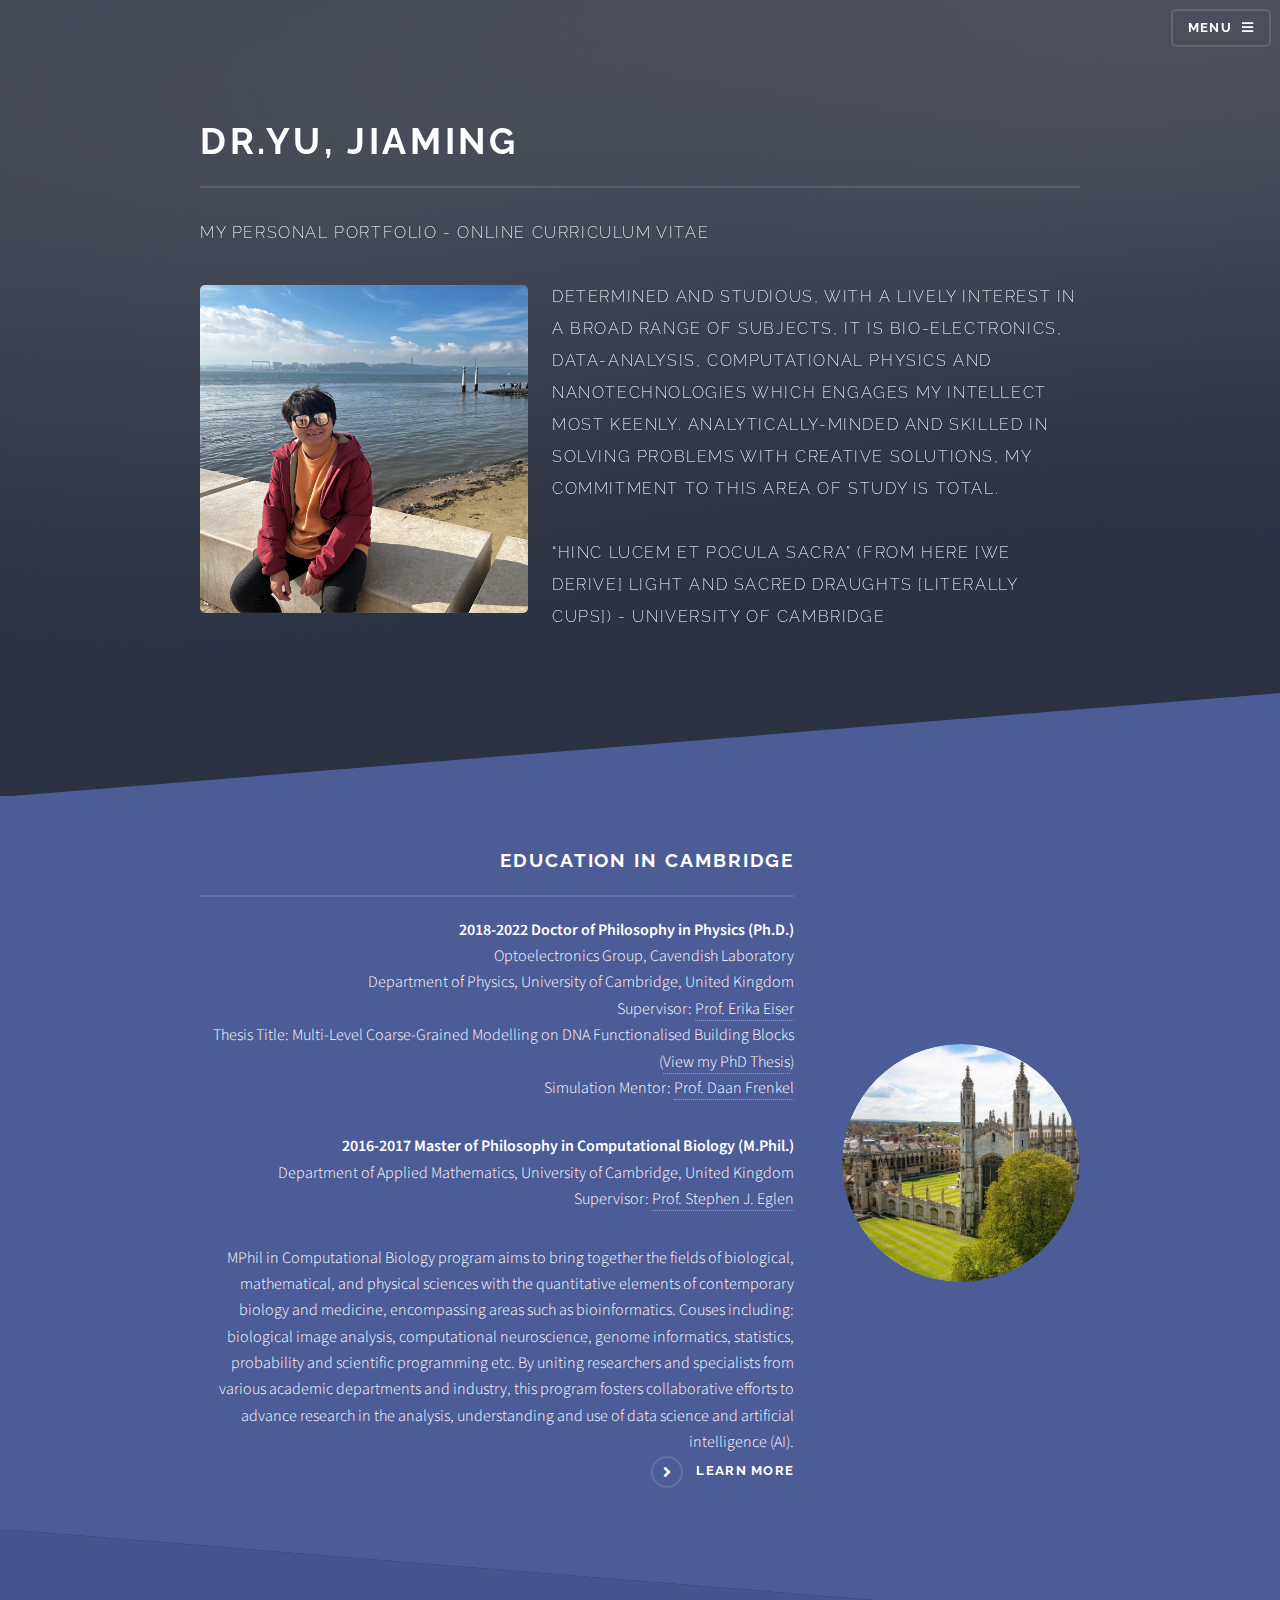
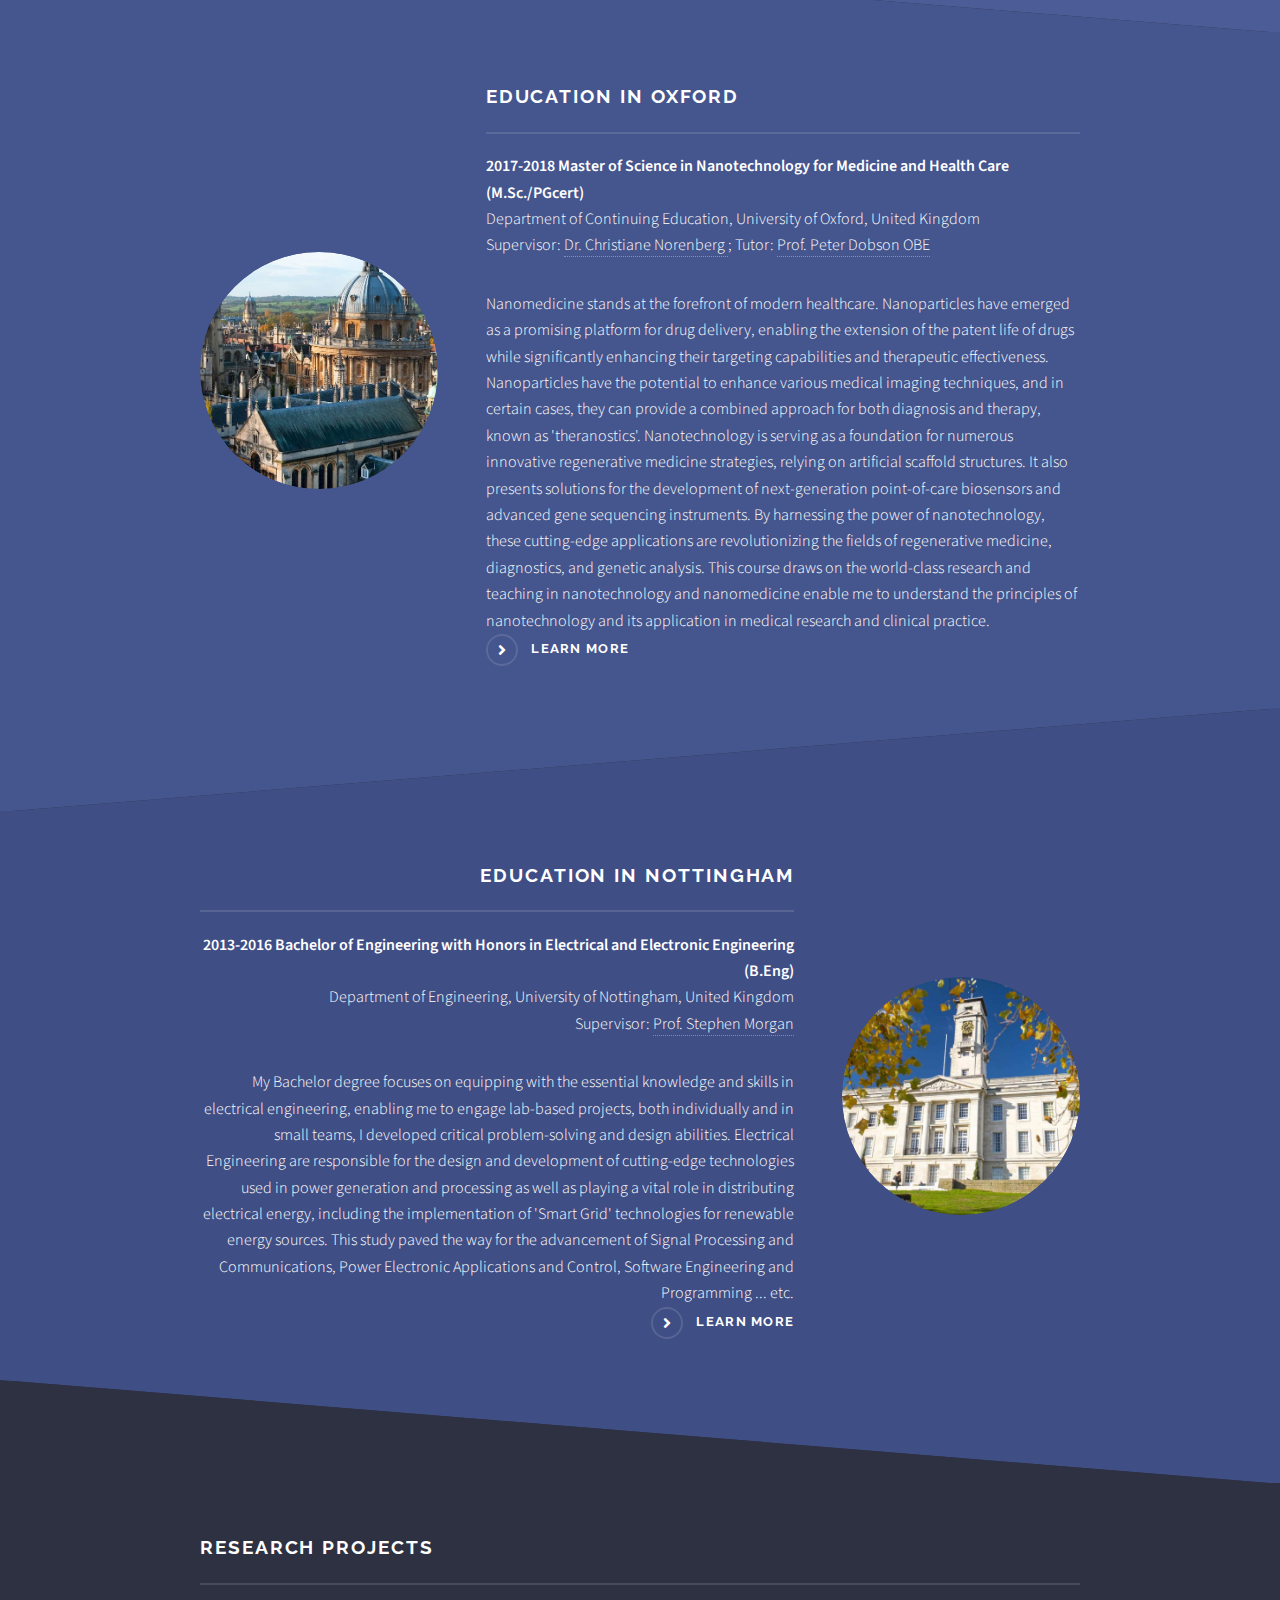
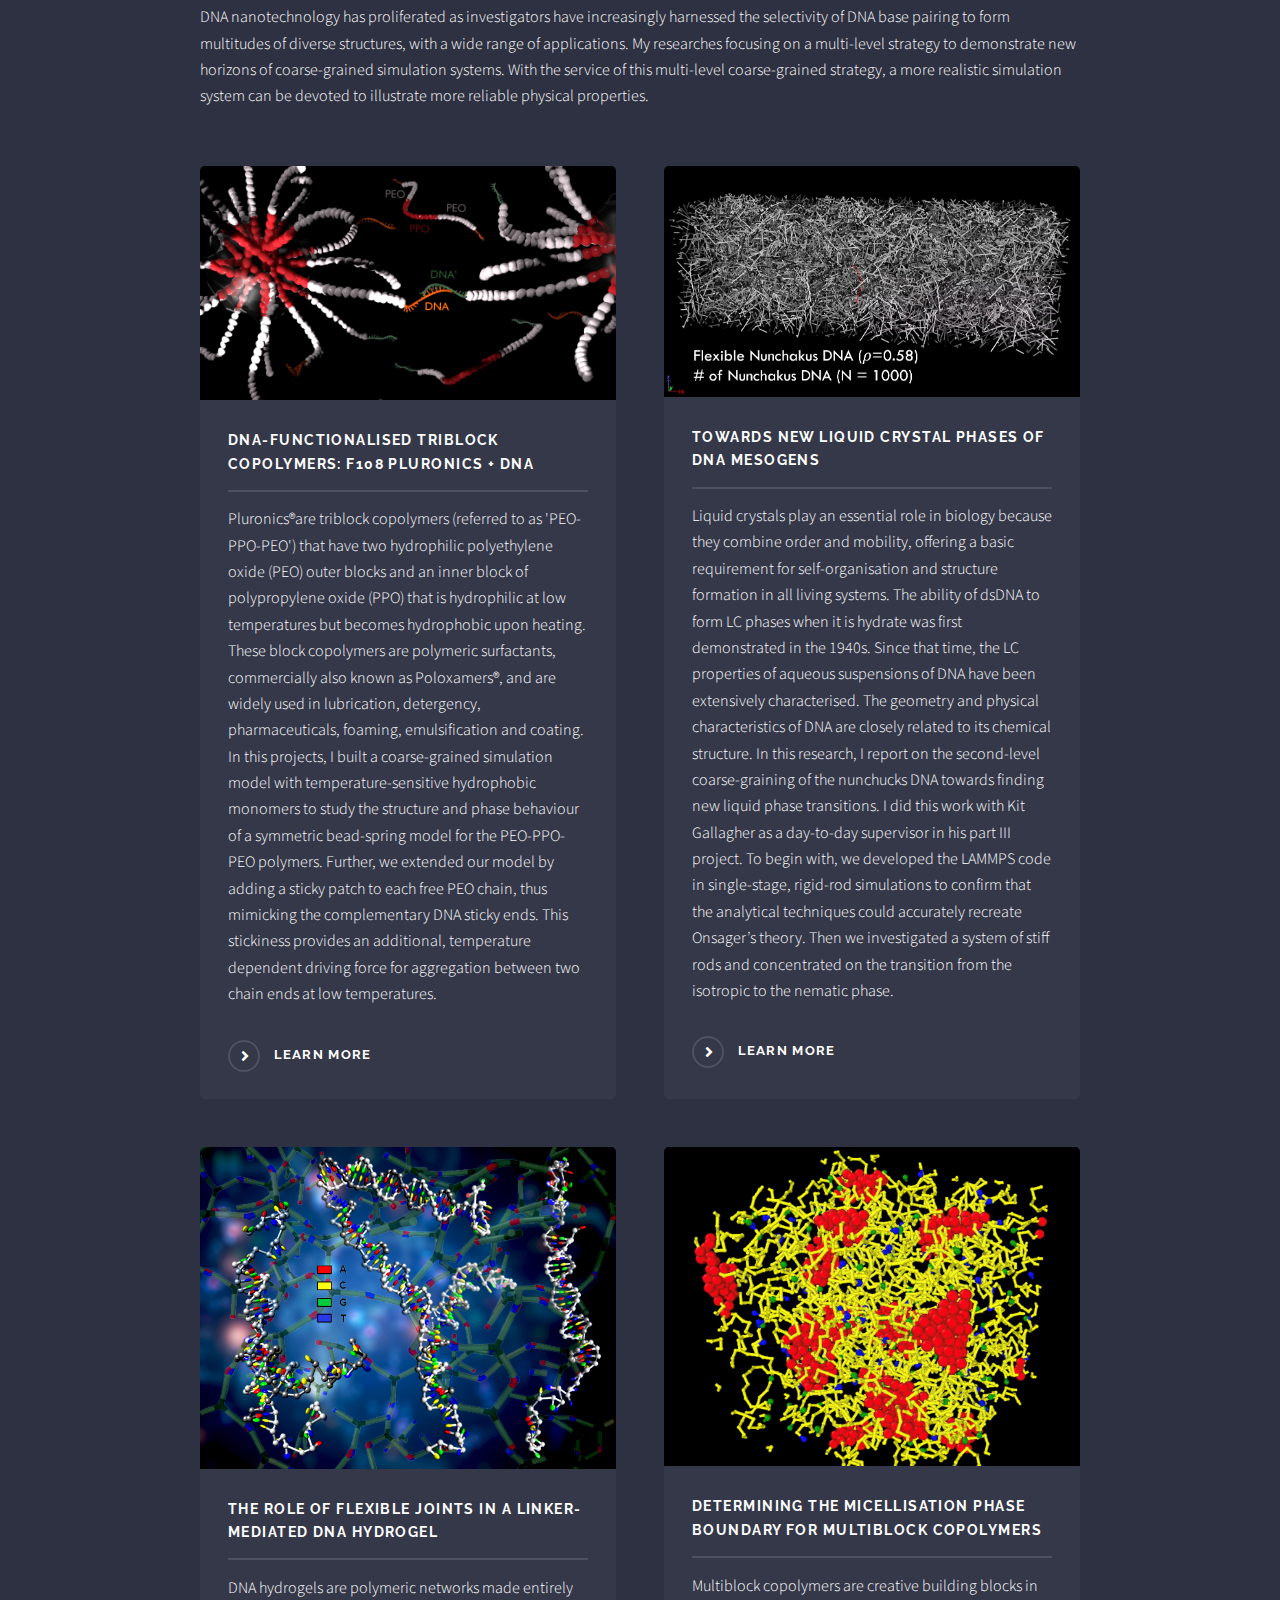
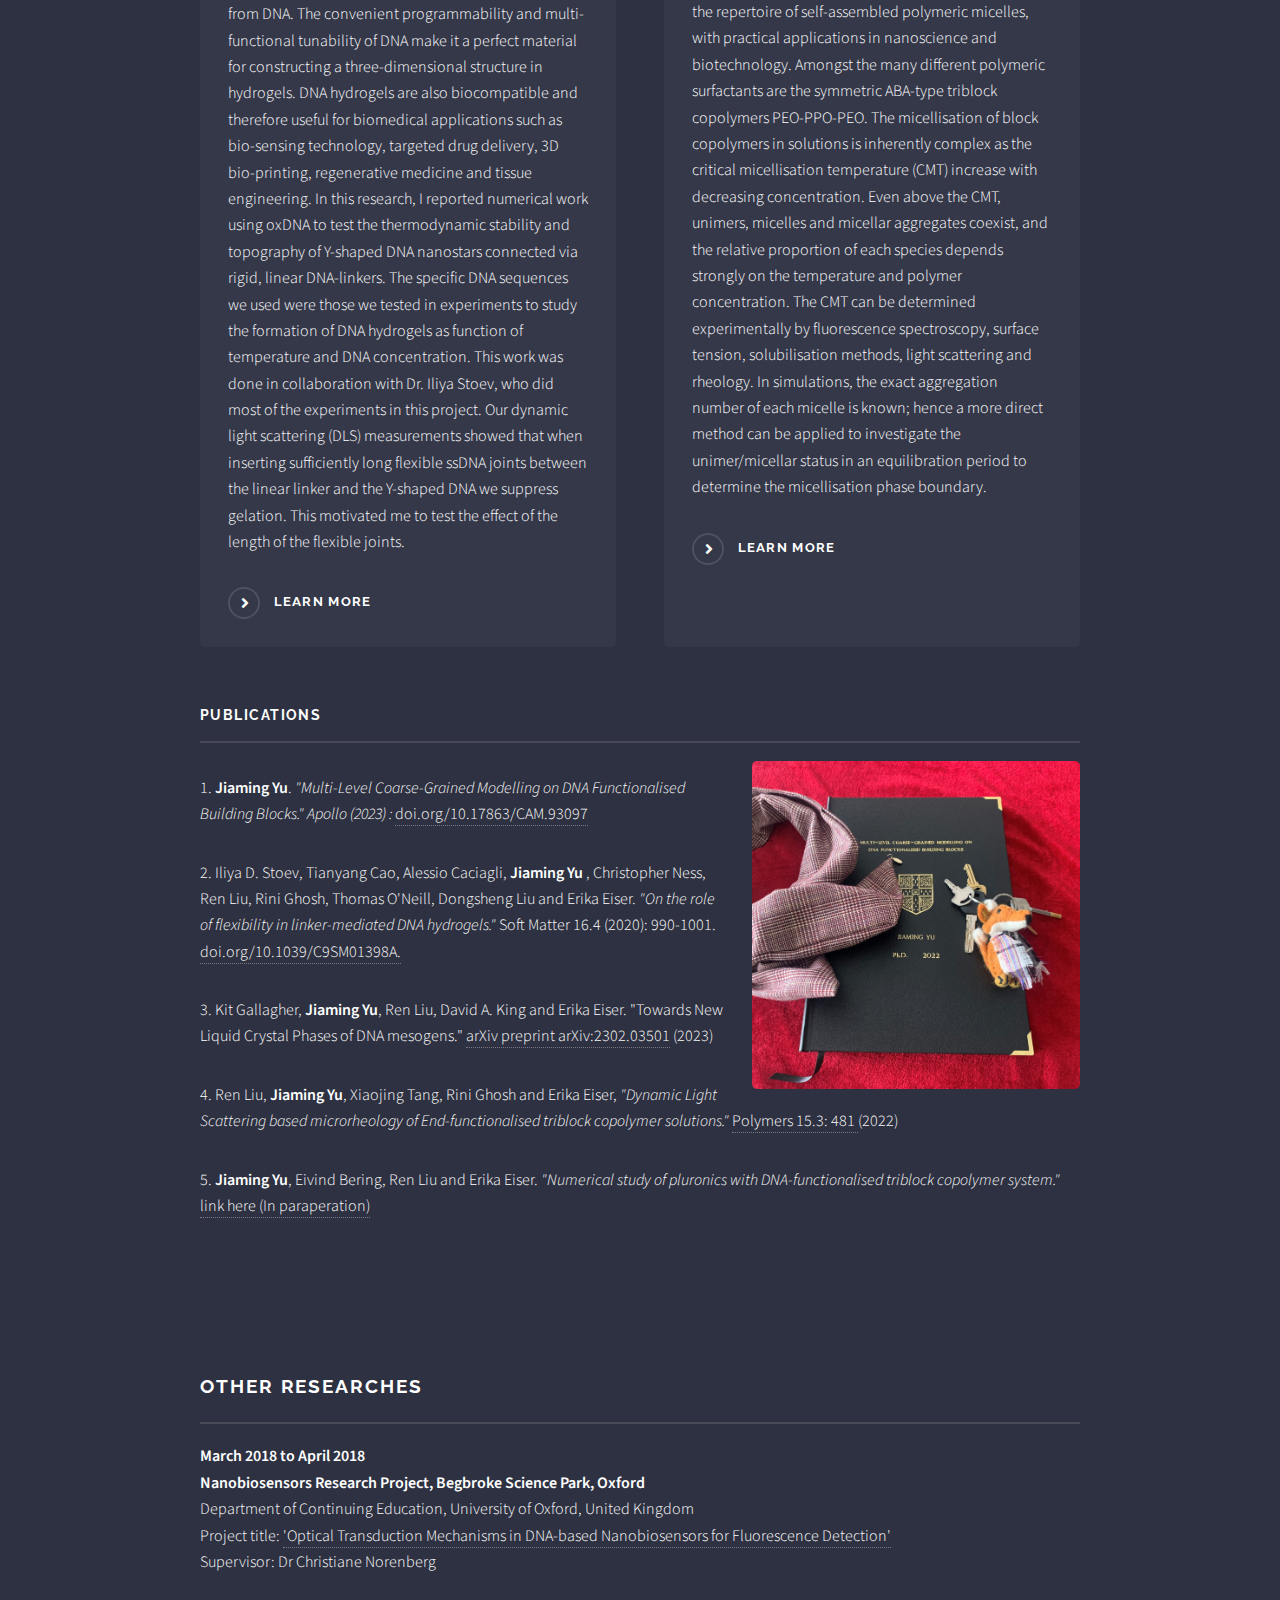
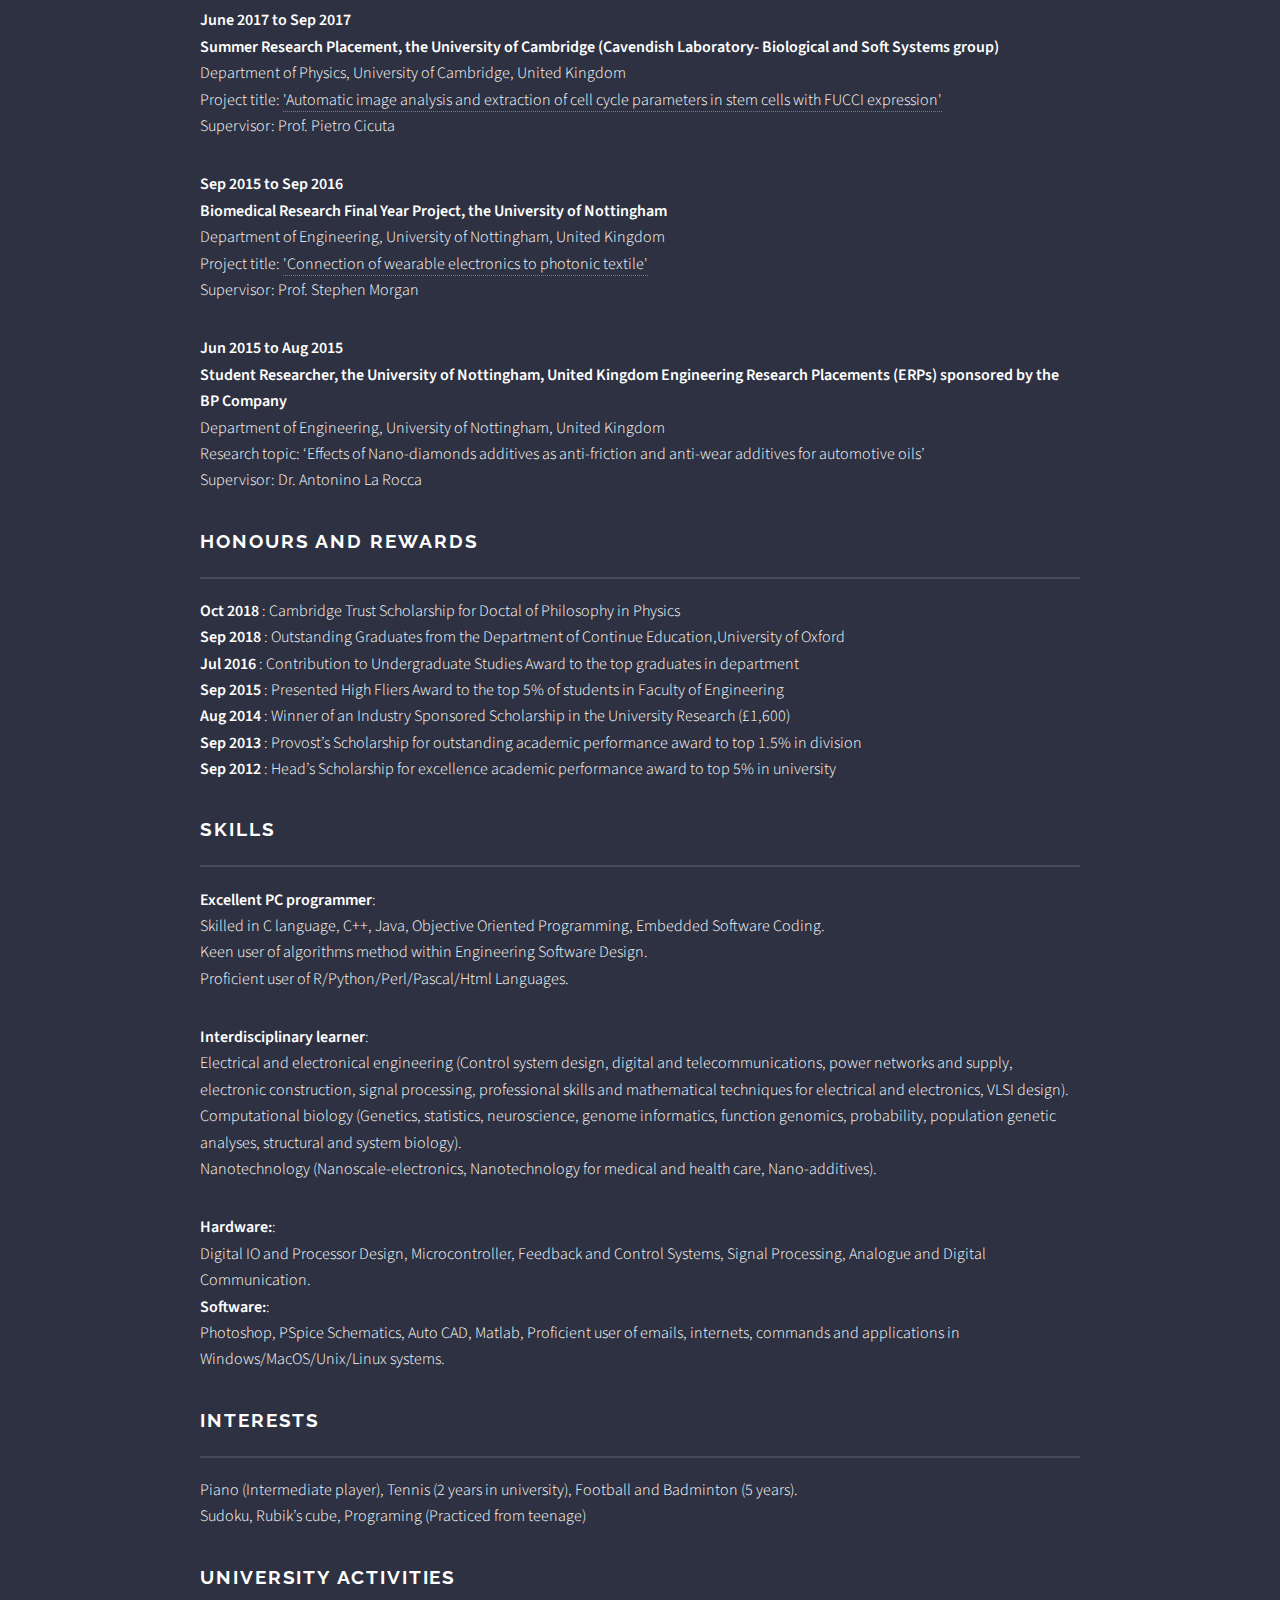
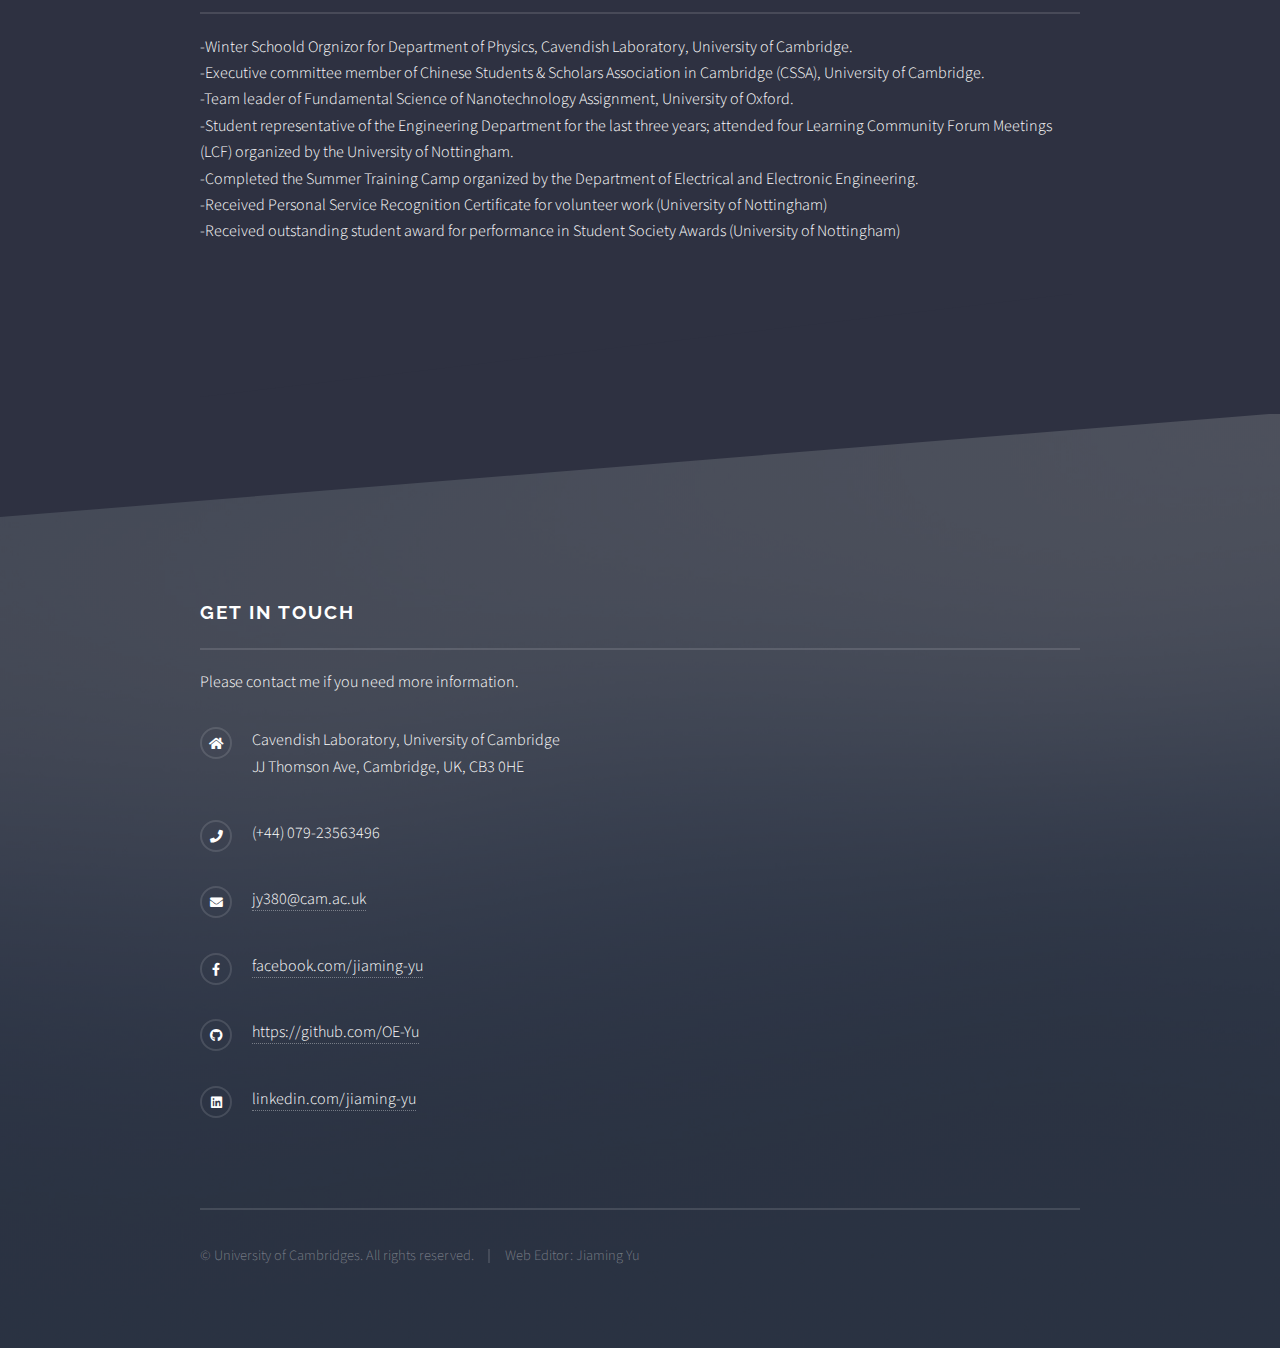
==== commit d84e6234: "updated" ====
--- a/index.html
+++ b/index.html
@@ -21,7 +21,7 @@
 					<header id="header" class="alt">
 						<h1><a href="index.html">Jiaming Yu</a></h1>
 						<nav>
-							<a href="#menu">Menu (中文版主页-制作中)</a>
+							<a href="#menu">Menu </a>
 						</nav>
 					</header>
 
@@ -32,8 +32,8 @@
 							<ul class="links">
 								<li><a href="index.html">Home</a></li>
 								<!-- <li><a href="education.html">Education</a></li> -->
-								<li><a href="research.html">Research</a></li>
-								<li><a href="index_ch.html">中文版主页</a></li>
+								<li><a href="research.html">Research(in paraperation)</a></li>
+								<li><a href="index_ch.html">中文版主页(制作中)</a></li>
 
 								<!-- <li><a href="#">Log In</a></li>
 								<li><a href="#">Sign Up</a></li> -->
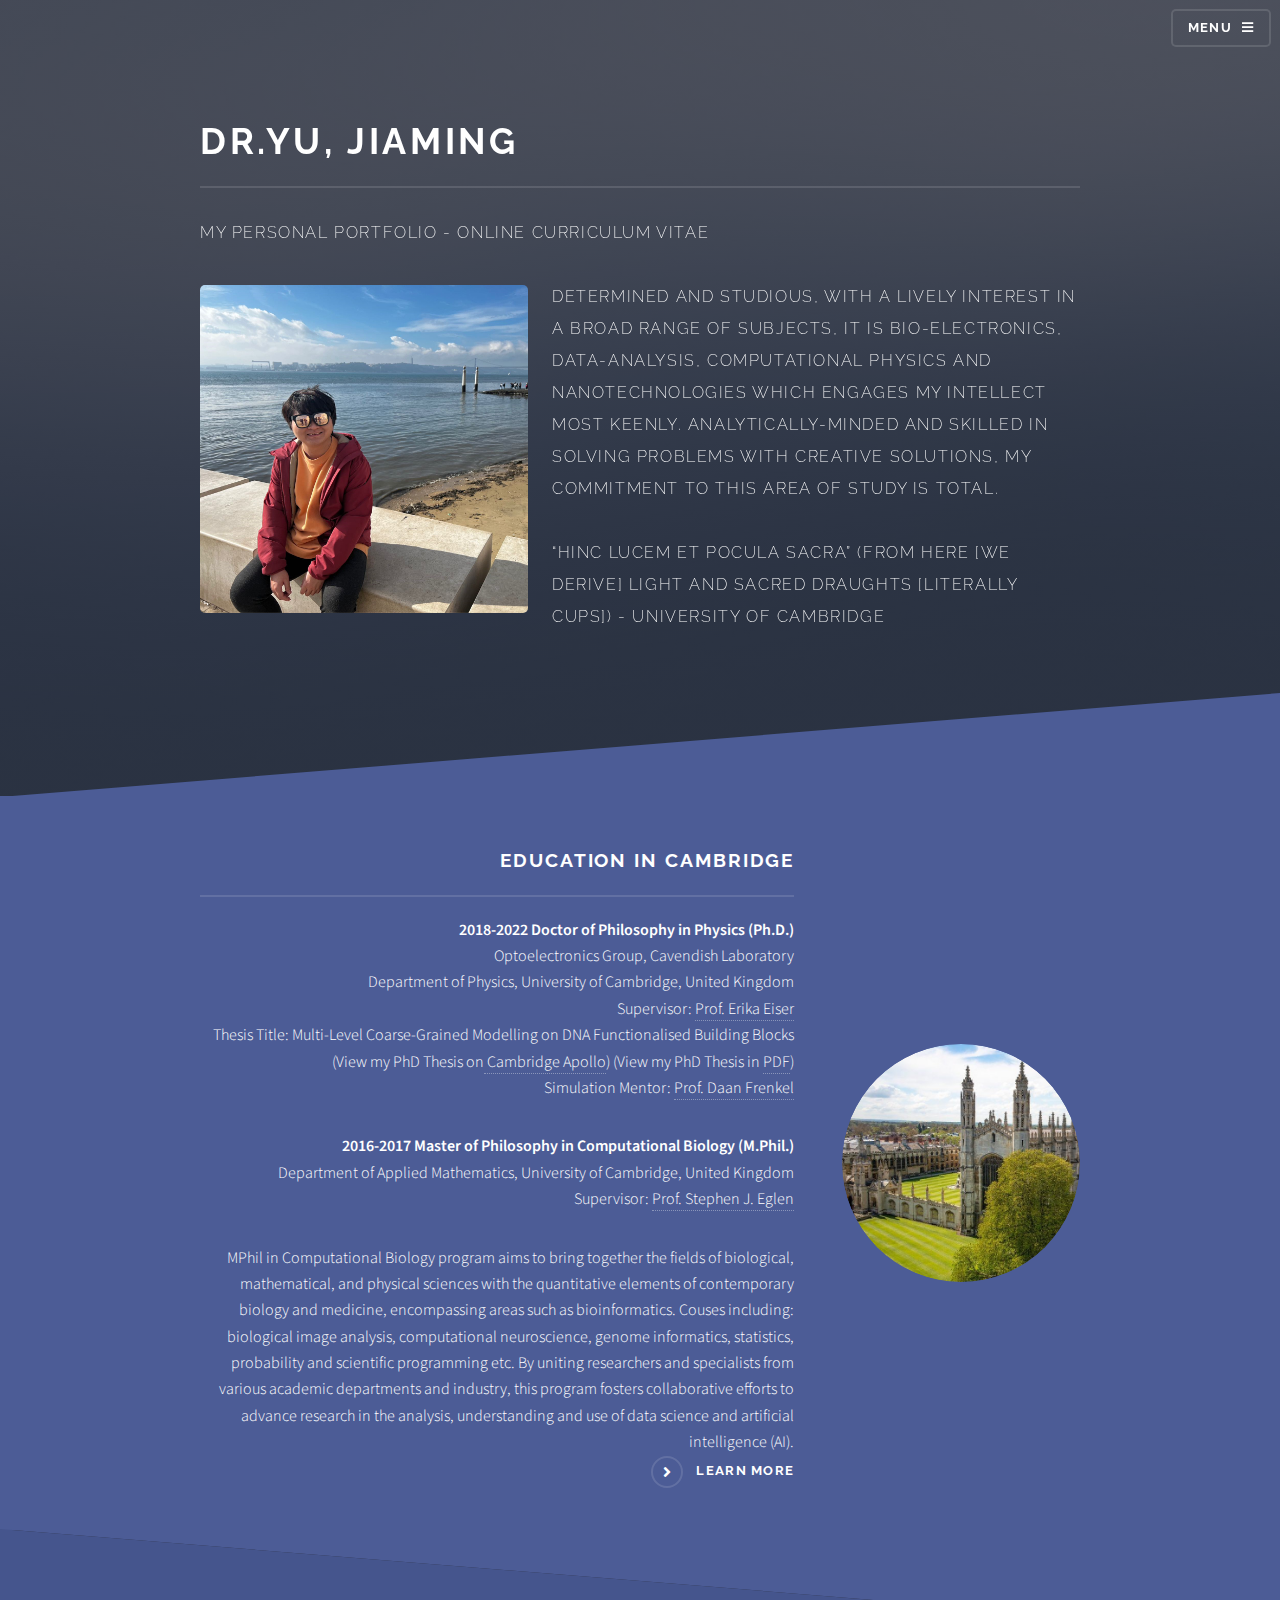
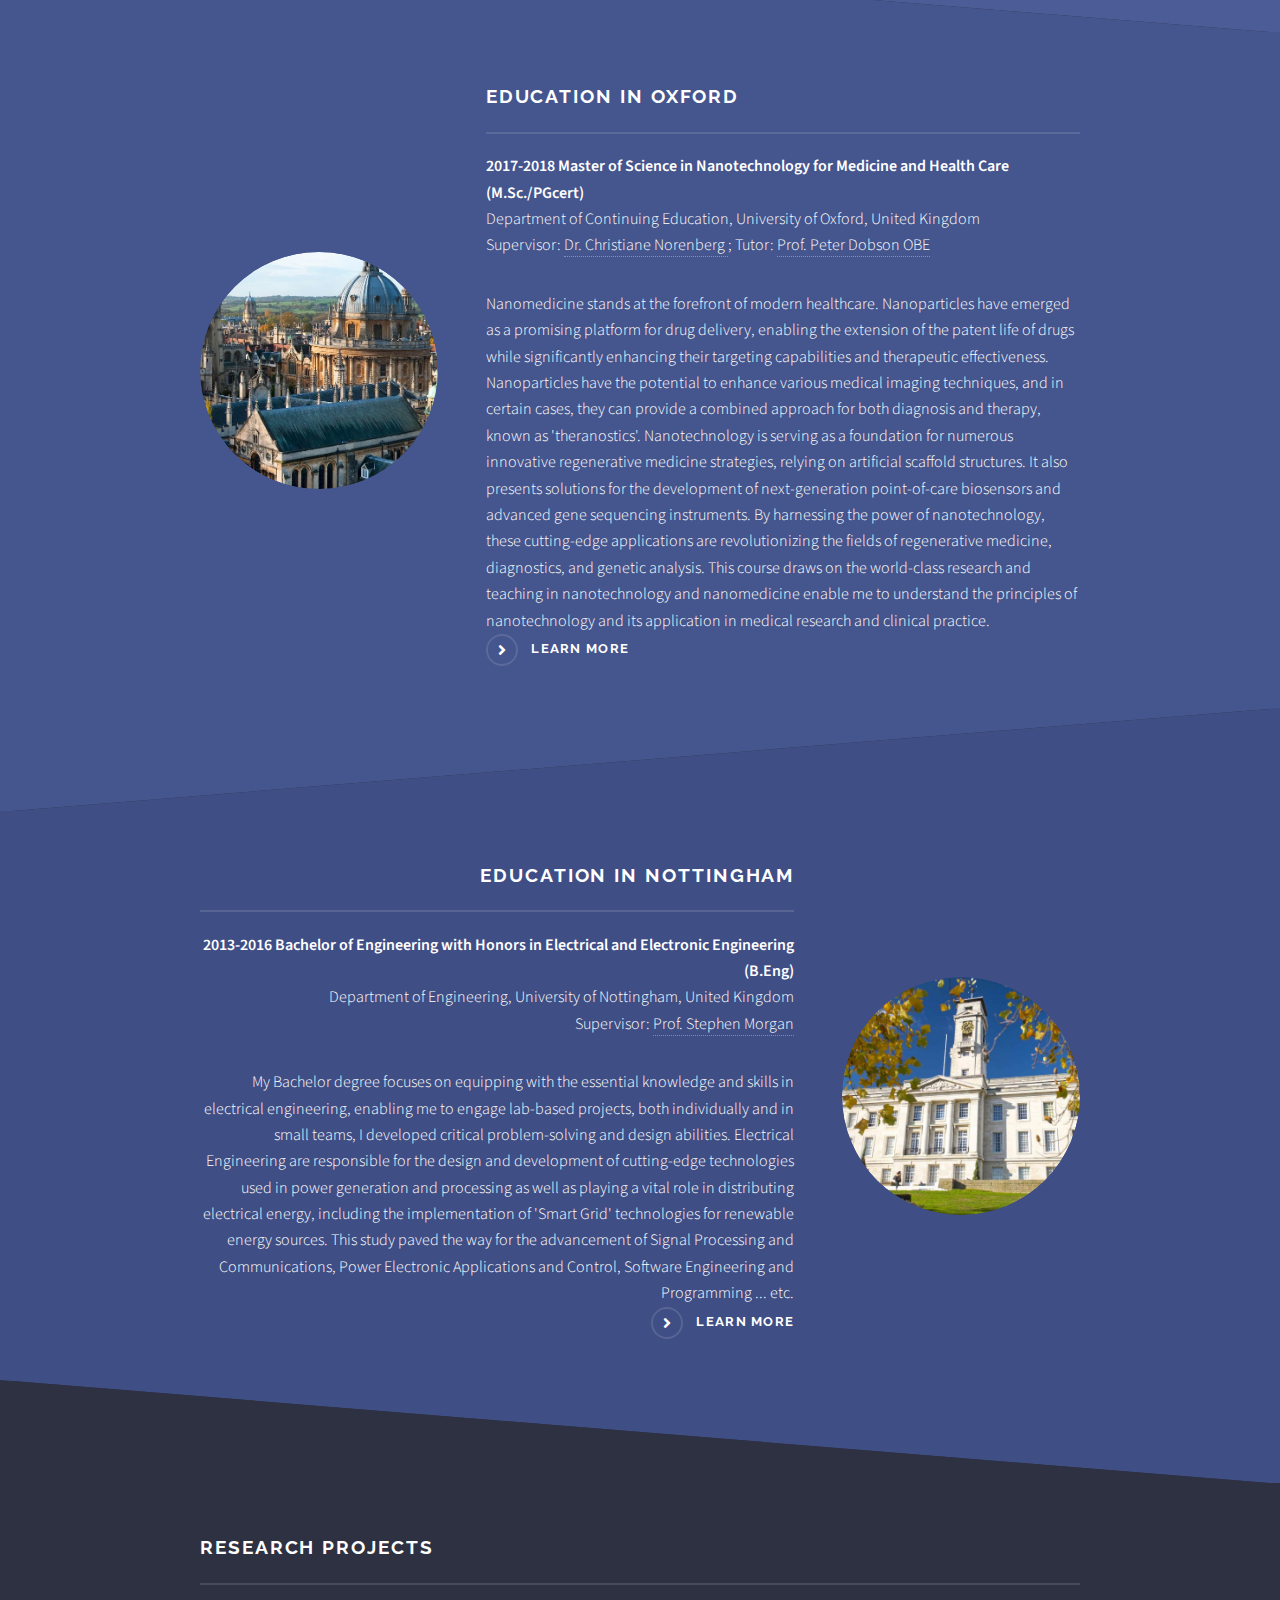
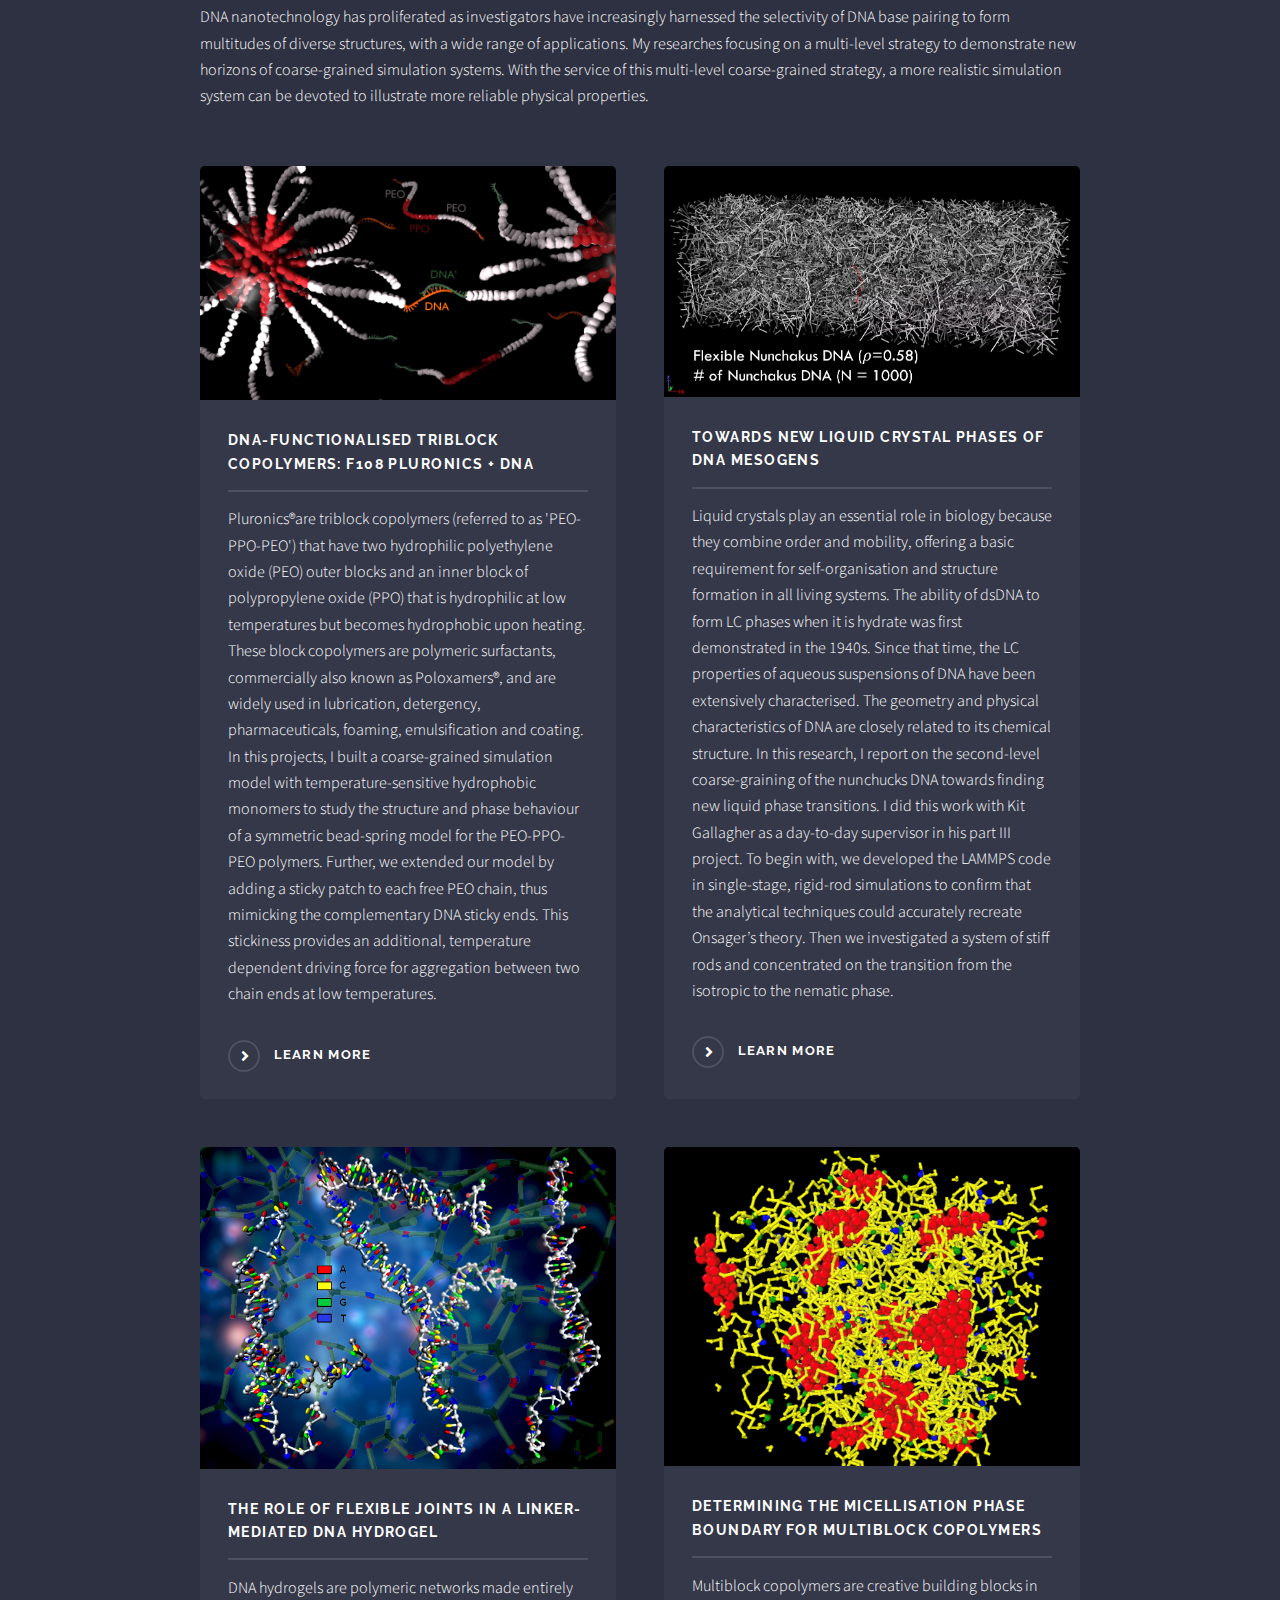
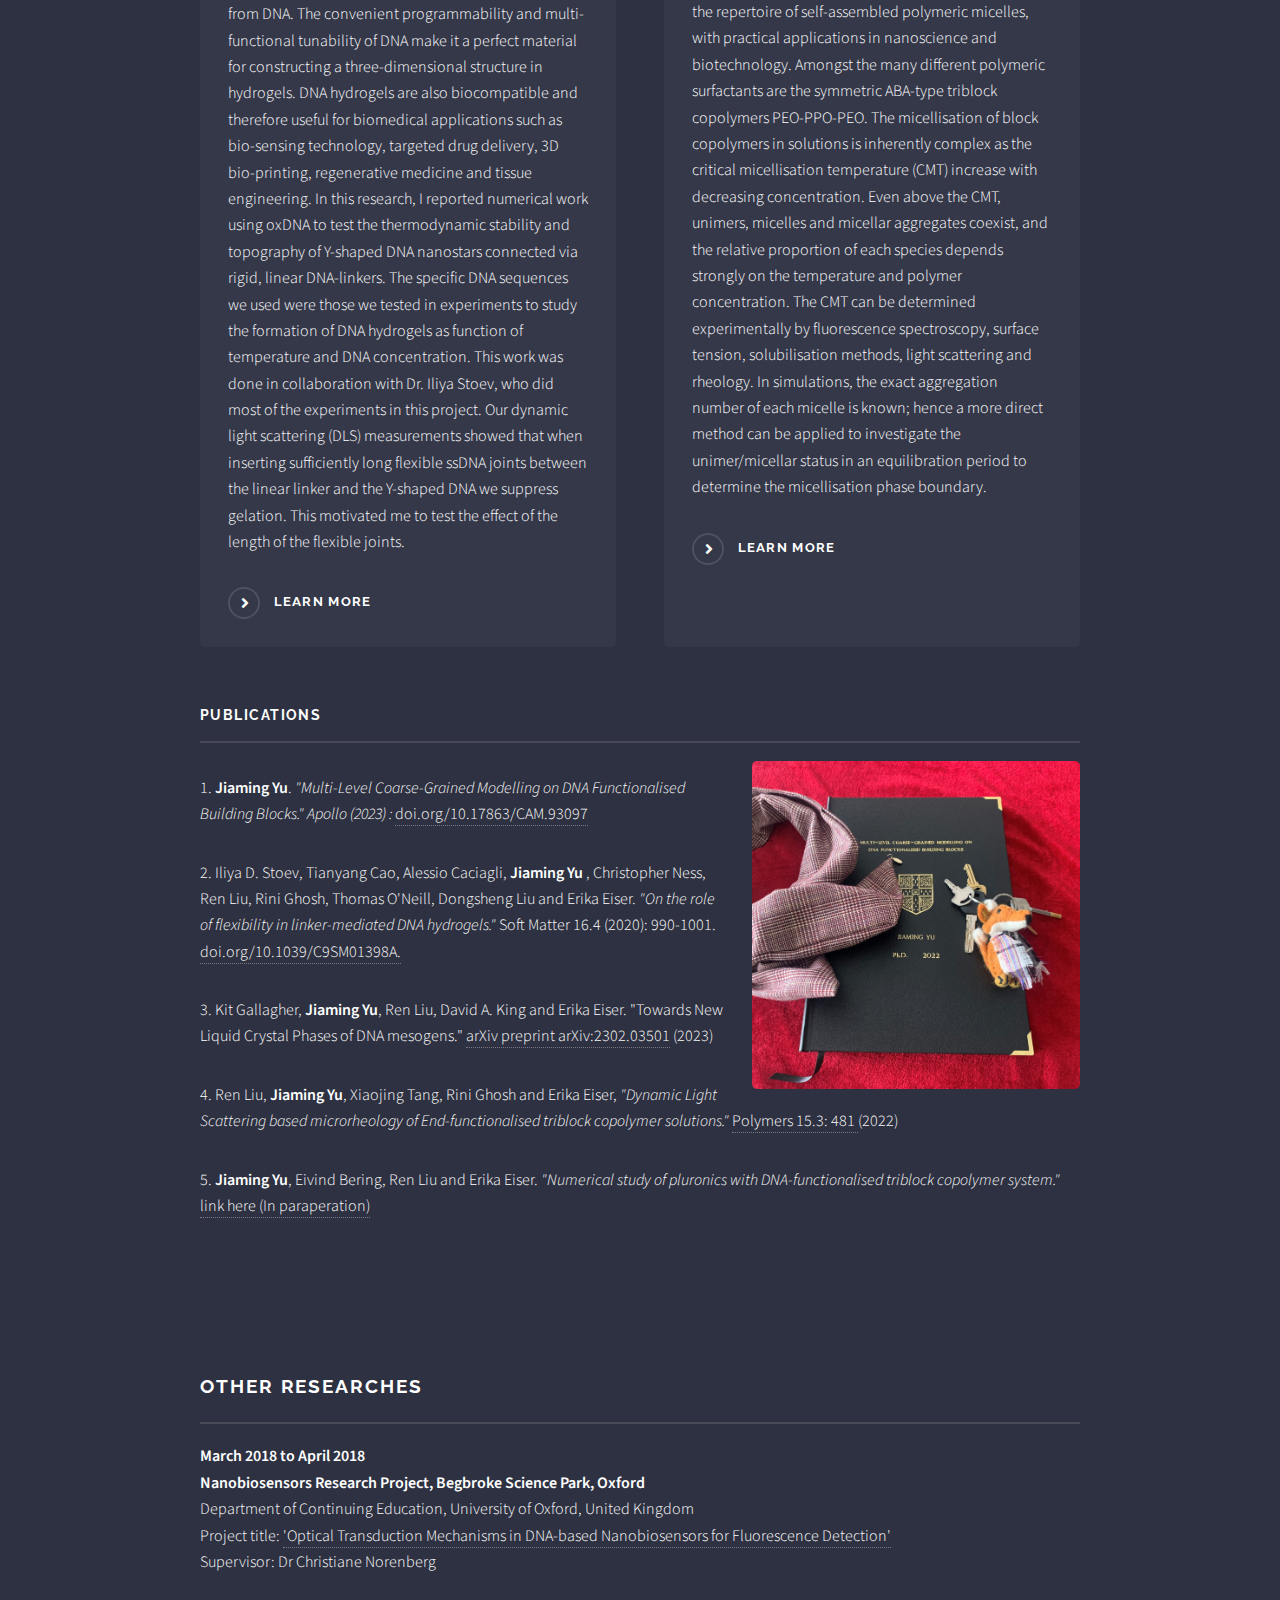
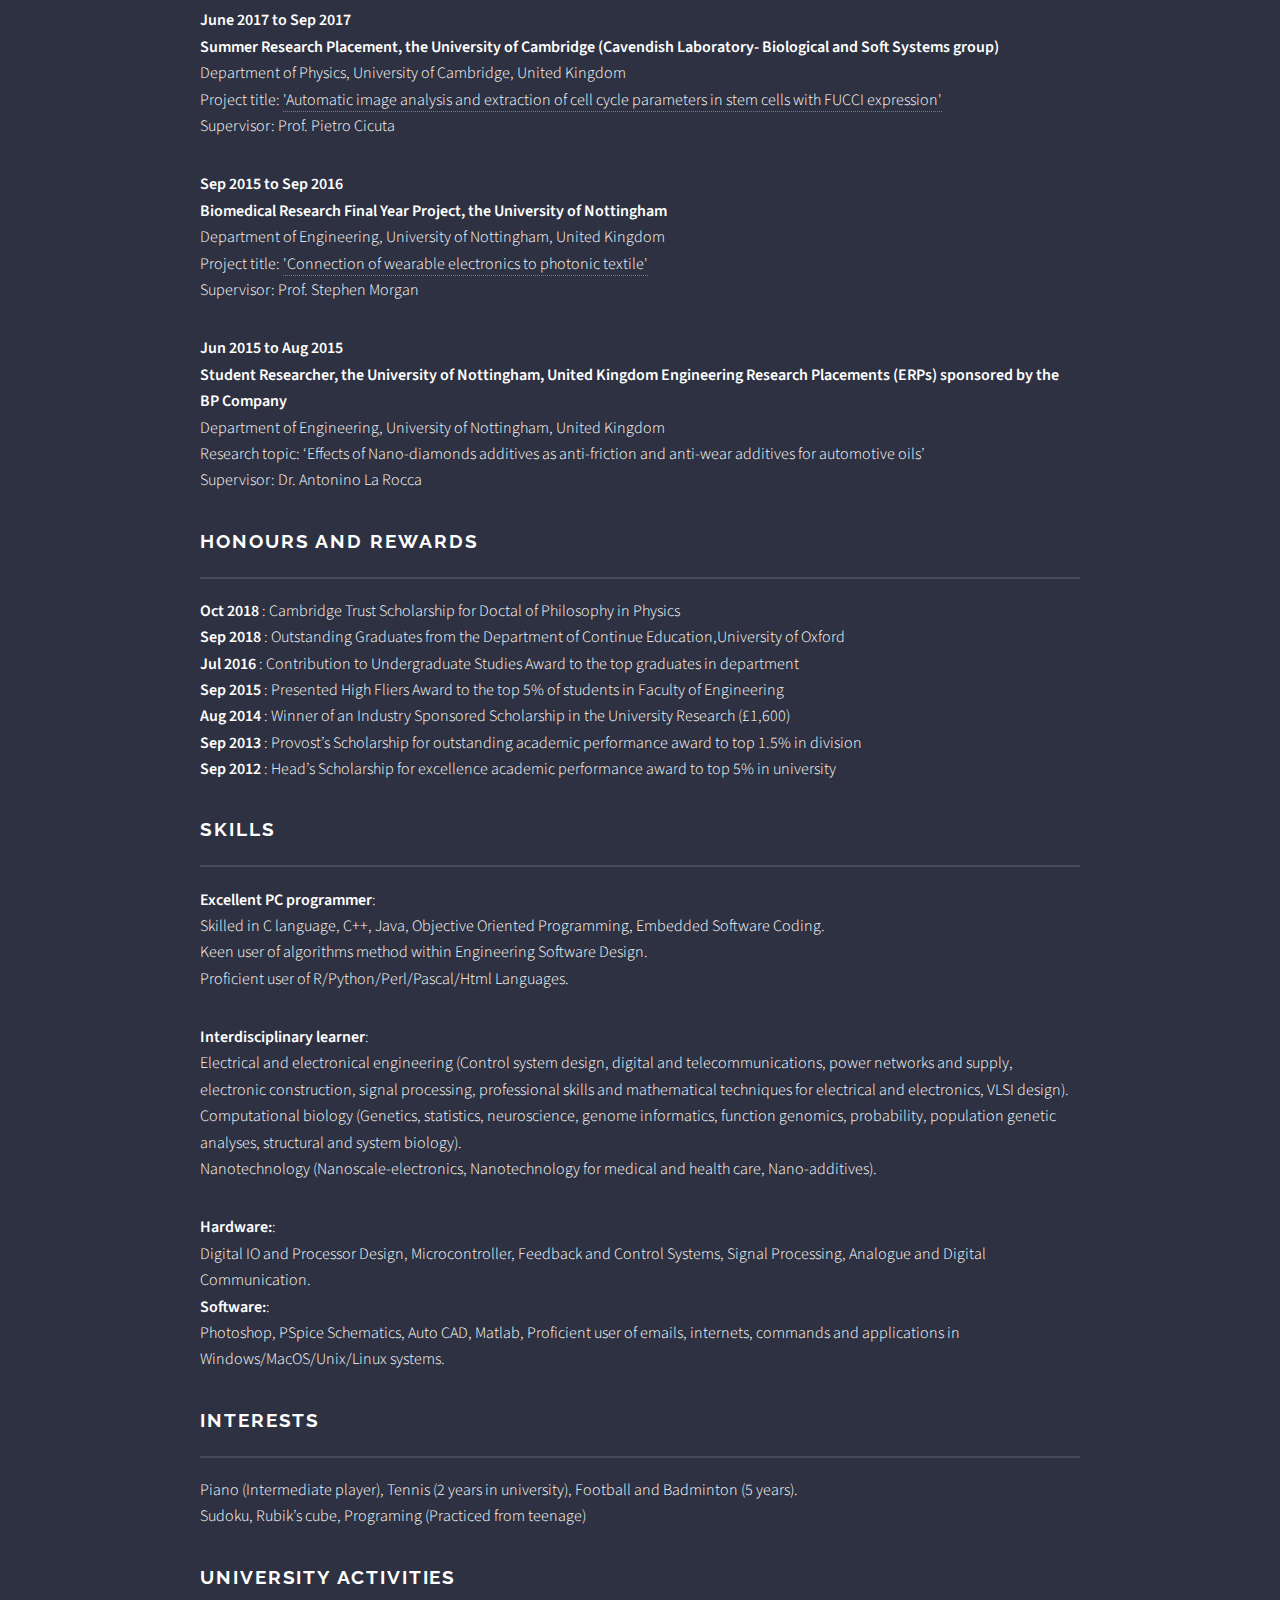
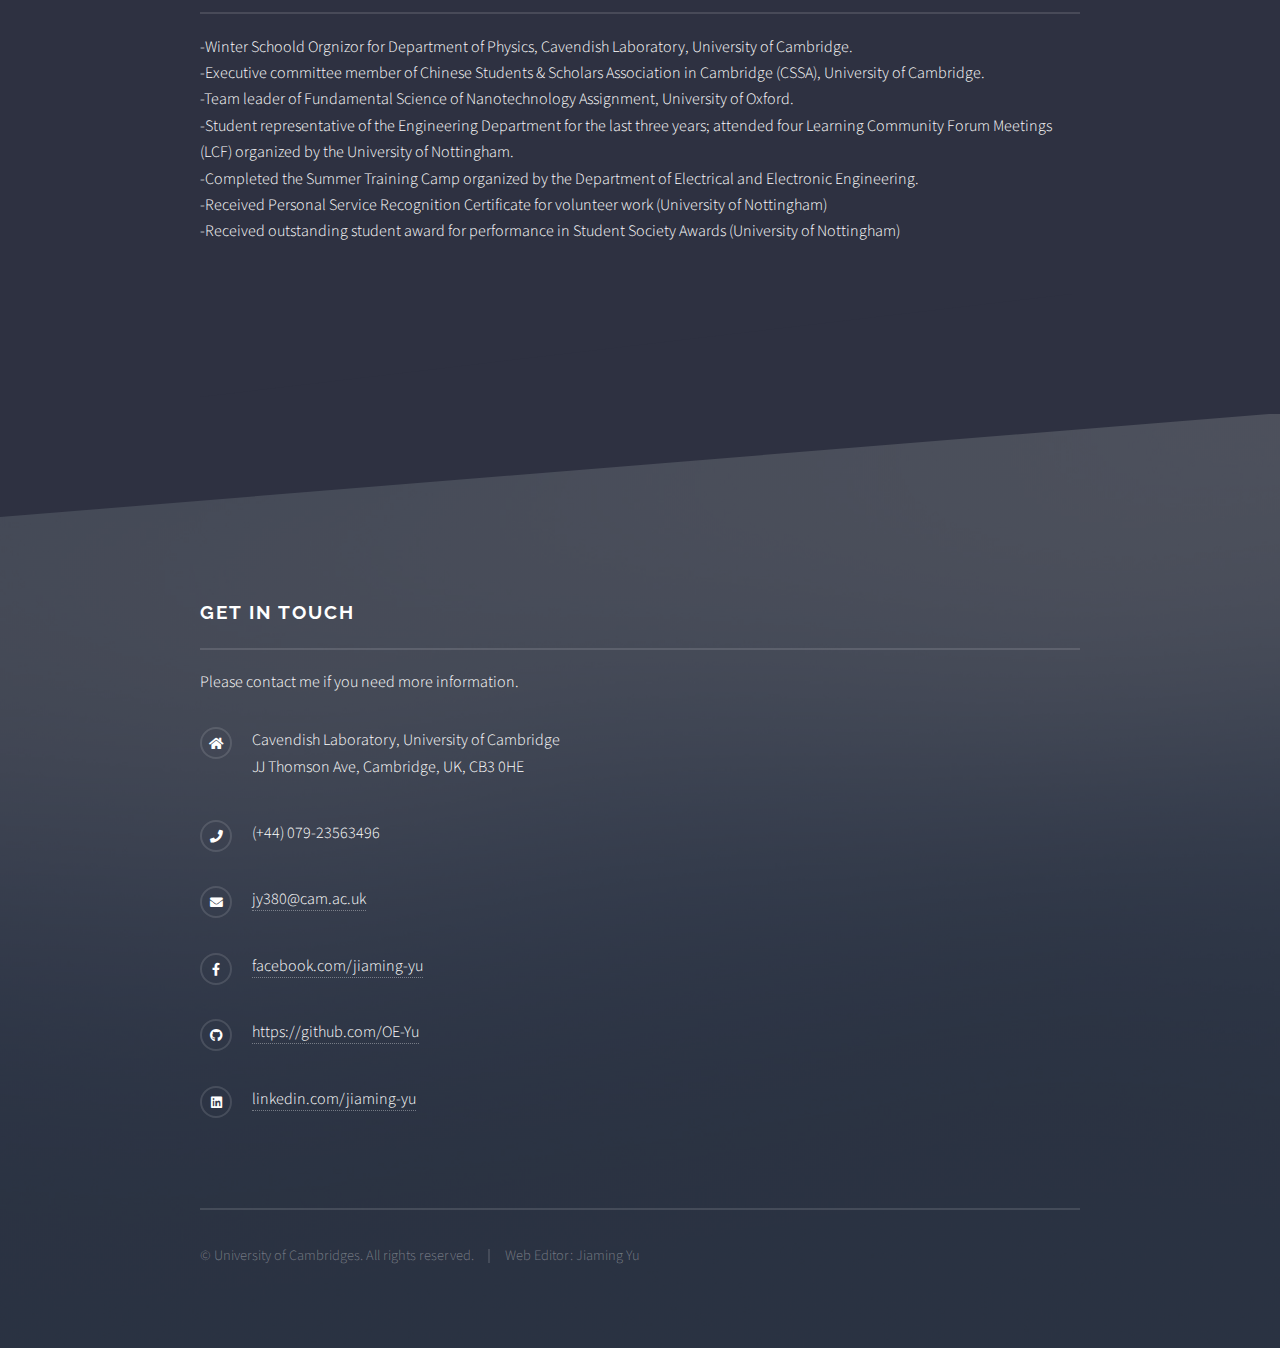
==== commit 30f5aa5f: "Update index.html" ====
--- a/index.html
+++ b/index.html
@@ -32,7 +32,7 @@
 							<ul class="links">
 								<li><a href="index.html">Home</a></li>
 								<!-- <li><a href="education.html">Education</a></li> -->
-								<li><a href="research.html">Research(in paraperation)</a></li>
+								<li><a href="research_pluronics.html">Research(in paraperation)</a></li>
 								<li><a href="index_ch.html">中文版主页(制作中)</a></li>
 
 								<!-- <li><a href="#">Log In</a></li>
@@ -74,7 +74,9 @@
 										Department of Physics, University of Cambridge, United Kingdom <br>
 										Supervisor:  <a href="https://scholar.google.co.uk/citations?user=ipgdVbgAAAAJ&hl=en" target="_blank" rel="noopener noreferrer">Prof. Erika Eiser</a> <br>
 										Thesis Title: Multi-Level Coarse-Grained Modelling on DNA Functionalised Building Blocks <br>
-										(<a href="https://www.repository.cam.ac.uk/handle/1810/345675" target="_blank" rel="noopener noreferrer">View my PhD Thesis</a>) <br>
+										(View my PhD Thesis on<a href="https://www.repository.cam.ac.uk/handle/1810/345675" target="_blank" rel="noopener noreferrer"> Cambridge Apollo</a>) 
+										(View my PhD Thesis in <a href="images/Yu_PhDThesis(jy380).pdf" target="_blank" rel="noopener noreferrer"> PDF</a>)
+										<br>
 										Simulation Mentor:  <a href="https://en.wikipedia.org/wiki/Daan_Frenkel" target="_blank" rel="noopener noreferrer">Prof. Daan Frenkel</a> <br>
 										</p>
 										<p></p>
@@ -169,7 +171,7 @@
 											<a href="research_pluronics.html" class="special">Learn more</a>
 										</article>
 										<article>
-											<a href="#" class="image"><img src="images/nunchucks_dense.png" alt=""  /></a>
+											<a href="research_nunchucks.html" class="image"><img src="images/nunchucks_dense.png" alt=""  /></a>
 											<h3 class="major">Towards New Liquid Crystal Phases of DNA Mesogens</h3>
 											<p> Liquid crystals play an essential role in biology because they combine order and mobility, offering
 												a basic requirement for self-organisation and structure formation in all living systems.
@@ -183,10 +185,10 @@
 												single-stage, rigid-rod simulations to confirm that the analytical techniques could accurately
 												recreate Onsager’s theory. Then we investigated a system of stiff rods and concentrated on
 												the transition from the isotropic to the nematic phase.</p>
-											<a href="#" class="special">Learn more</a>
+											<a href="research_nunchucks.html" class="special">Learn more</a>
 										</article>
 										<article>
-											<a href="#" class="image"><img src="images/y_shape_DNA.png" alt="" /></a>
+											<a href="research_hydrogel.html" class="image"><img src="images/y_shape_DNA.png" alt="" /></a>
 											<h3 class="major">The Role of Flexible Joints in a Linker-Mediated DNA Hydrogel</h3>
 											<p>DNA hydrogels are polymeric networks made entirely from DNA. The convenient programmability
 												and multi-functional tunability of DNA make it a perfect material for constructing
@@ -201,11 +203,11 @@
 												dynamic light scattering (DLS) measurements showed that when inserting sufficiently long
 												flexible ssDNA joints between the linear linker and the Y-shaped DNA we suppress gelation.
 												This motivated me to test the effect of the length of the flexible joints.</p>
-											<a href="#" class="special">Learn more</a>
+											<a href="research_hydrogel.html" class="special">Learn more</a>
 										</article>
 									
 										<article>
-											<a href="#" class="image"><img src="images/micelles_display.png" alt="" /></a>
+											<a href="research_pluronics.html" class="image"><img src="images/micelles_display.png" alt="" /></a>
 											<h3 class="major">Determining the micellisation phase boundary for multiblock copolymers </h3>
 											<p>	Multiblock copolymers are creative building blocks in the repertoire of self-assembled
 												polymeric micelles, with practical applications in nanoscience and biotechnology.
@@ -220,7 +222,7 @@
 												of each micelle is known; hence a more direct method can be applied to investigate
 												the unimer/micellar status in an equilibration period to determine the micellisation phase
 												boundary.</p>
-											<a href="#" class="special">Learn more</a>
+											<a href="research_pluronics.html" class="special">Learn more</a>
 										</article>
 									</section>
 									
@@ -257,20 +259,20 @@
 									<b>March 2018 to April 2018 <br> Nanobiosensors Research Project, Begbroke Science Park, Oxford
 										</b>
 									<p>Department of Continuing Education, University of Oxford, United Kingdom <br>
-									Project title: <a href="images/Nano2_Assign2.pdf">'Optical Transduction Mechanisms in DNA-based Nanobiosensors for Fluorescence Detection' </a> <br> 
+									Project title: <a href="images/Nano2_Assign2.pdf" target="_blank" rel="noopener noreferrer">'Optical Transduction Mechanisms in DNA-based Nanobiosensors for Fluorescence Detection' </a> <br> 
 									Supervisor: Dr Christiane Norenberg </p>
 								</div>
 								<div class="content">
 									<b>June 2017 to Sep 2017 <br> Summer Research Placement, the University of Cambridge
 										(Cavendish Laboratory- Biological and Soft Systems group)</b>
 									<p>Department of Physics, University of Cambridge, United Kingdom <br>
-									Project title: <a href="images/FUCCI_2017.pdf">'Automatic image analysis and extraction of cell cycle parameters in stem cells with FUCCI expression'</a> <br> 
+									Project title: <a href="images/FUCCI_2017.pdf" target="_blank" rel="noopener noreferrer">'Automatic image analysis and extraction of cell cycle parameters in stem cells with FUCCI expression'</a> <br> 
 									Supervisor: Prof. Pietro Cicuta </p>
 								</div>
 								<div class="content">
 									<b>Sep 2015 to Sep 2016 <br> Biomedical Research Final Year Project, the University of Nottingham </b>
 									<p>Department of Engineering, University of Nottingham, United Kingdom <br>
-									Project title: <a href="images/FYP_BEng_2016.pdf">'Connection of wearable electronics to photonic textile'</a> <br> 
+									Project title: <a href="images/FYP_BEng_2016.pdf" target="_blank" rel="noopener noreferrer">'Connection of wearable electronics to photonic textile'</a> <br> 
 									Supervisor: Prof. Stephen Morgan </p>
 									<!-- <embed src="images/FYP_BEng_2016.pdf" type="application/pdf" width="100%" height="600"/> -->
 								</div>
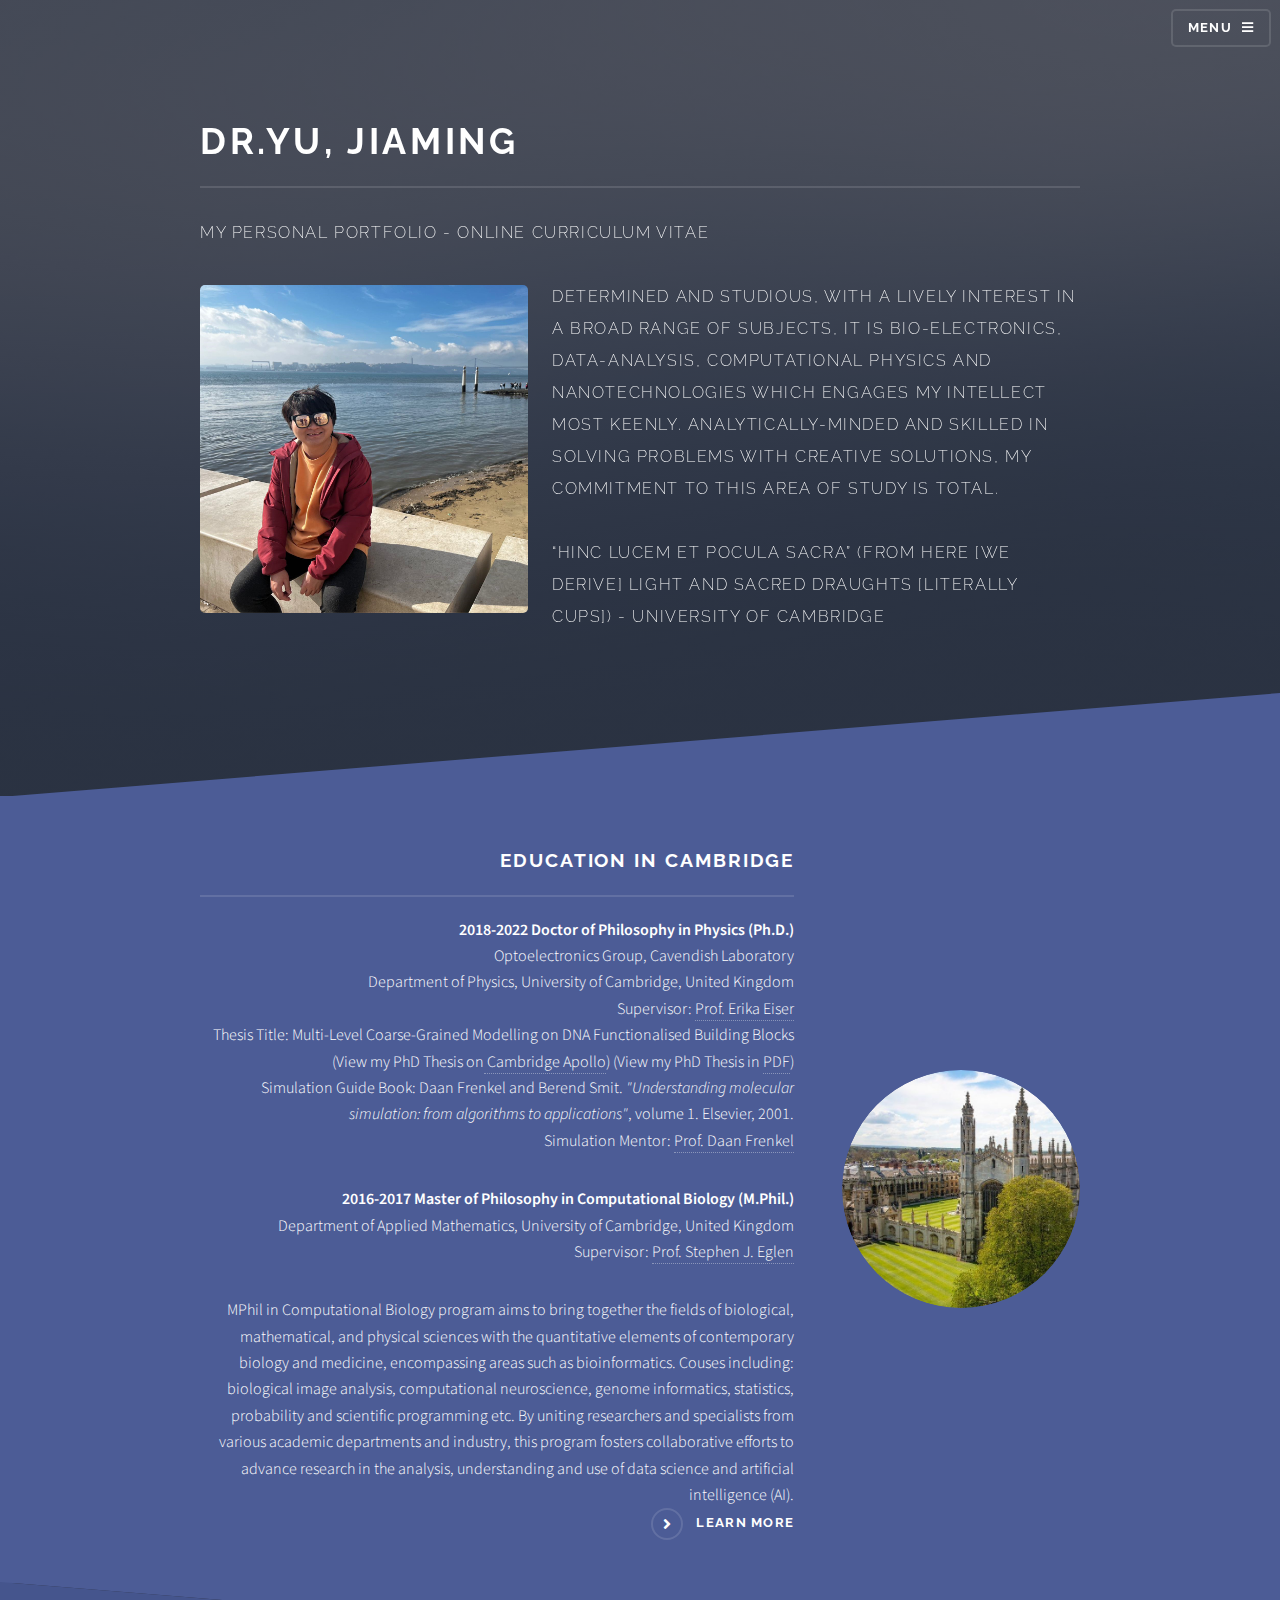
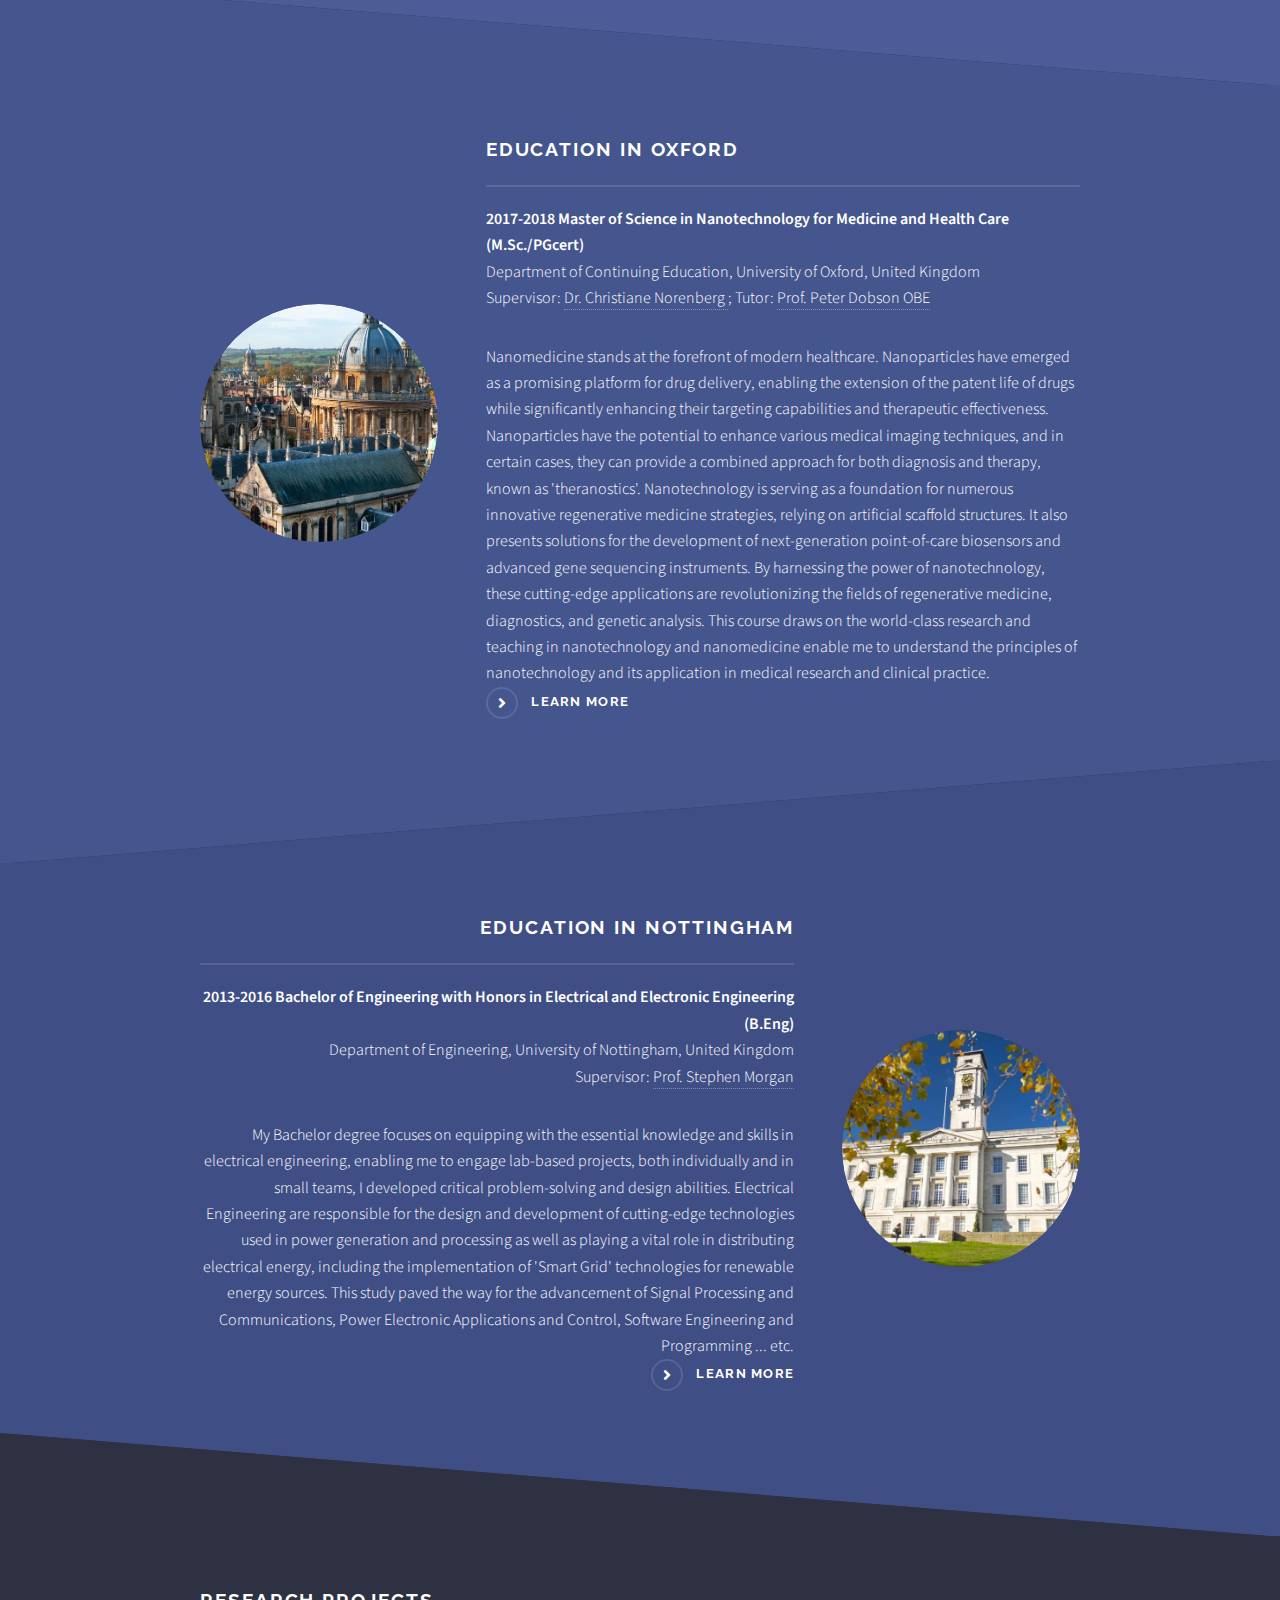
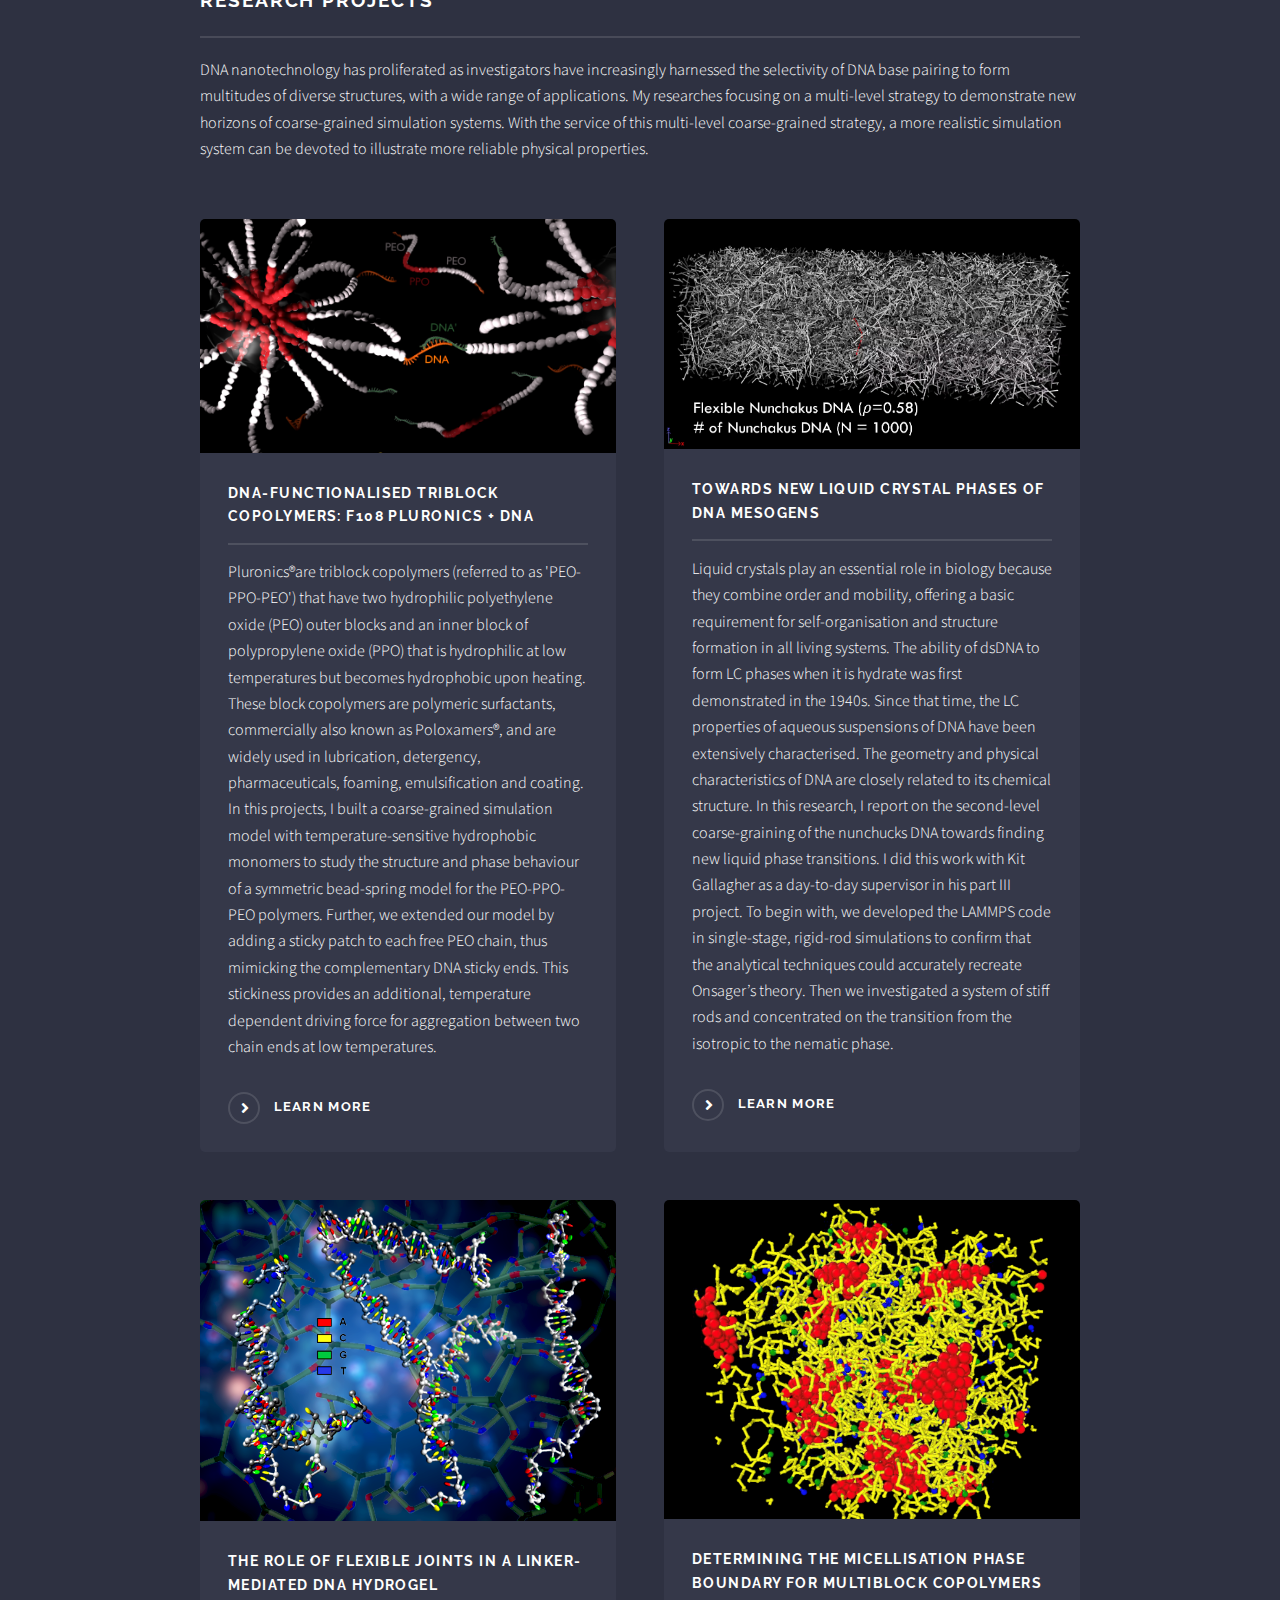
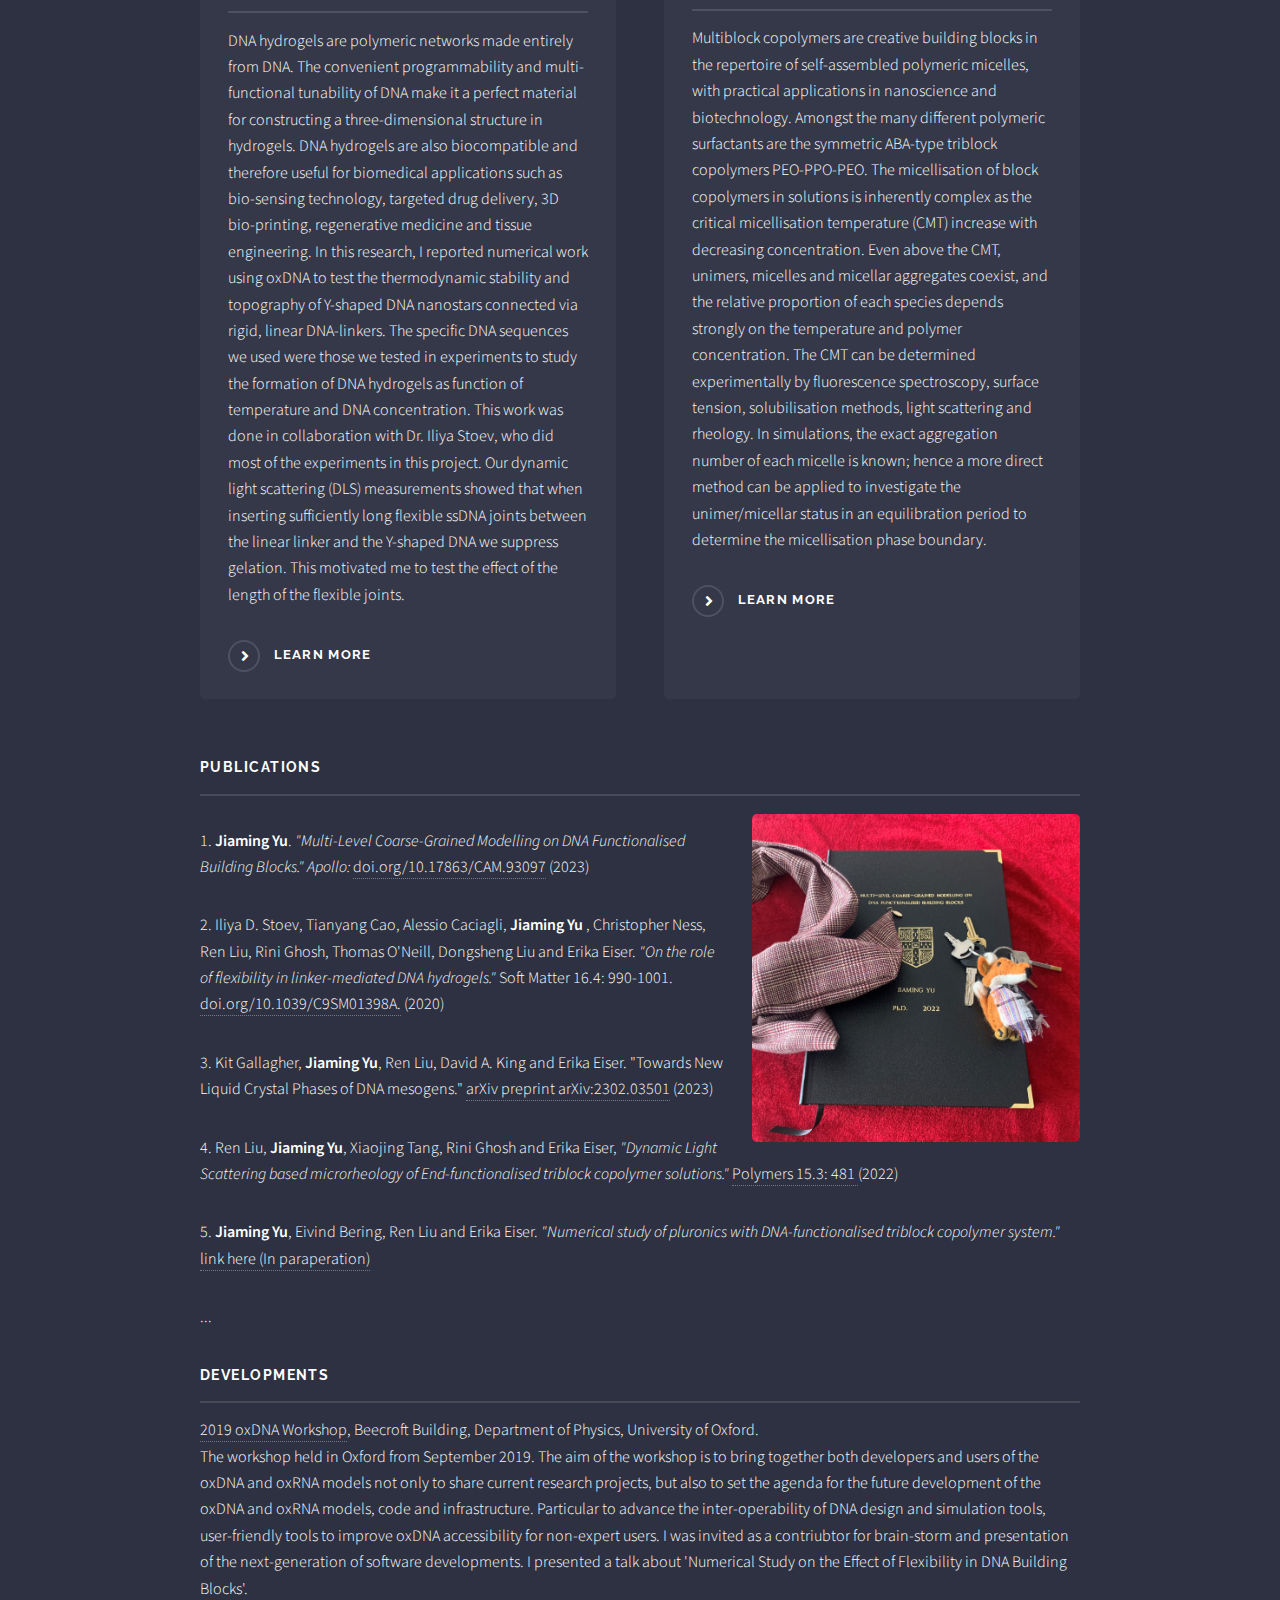
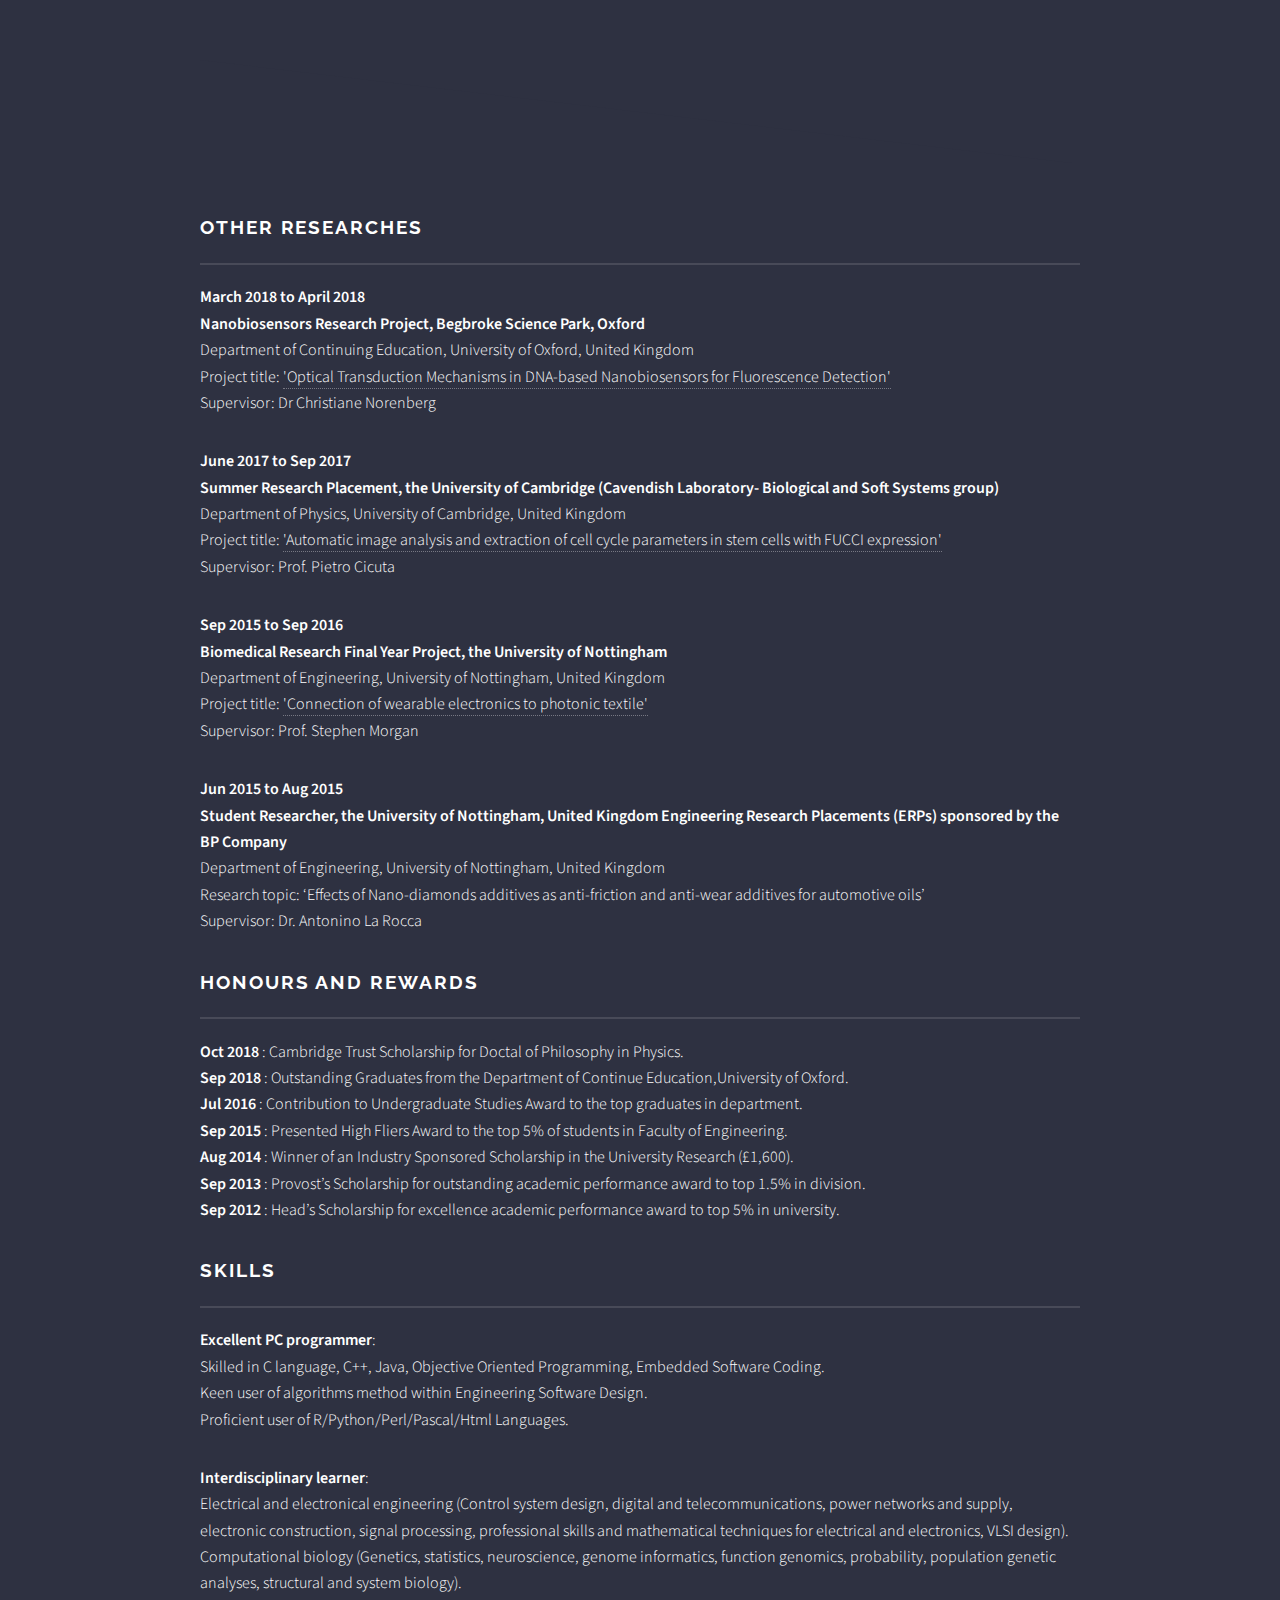
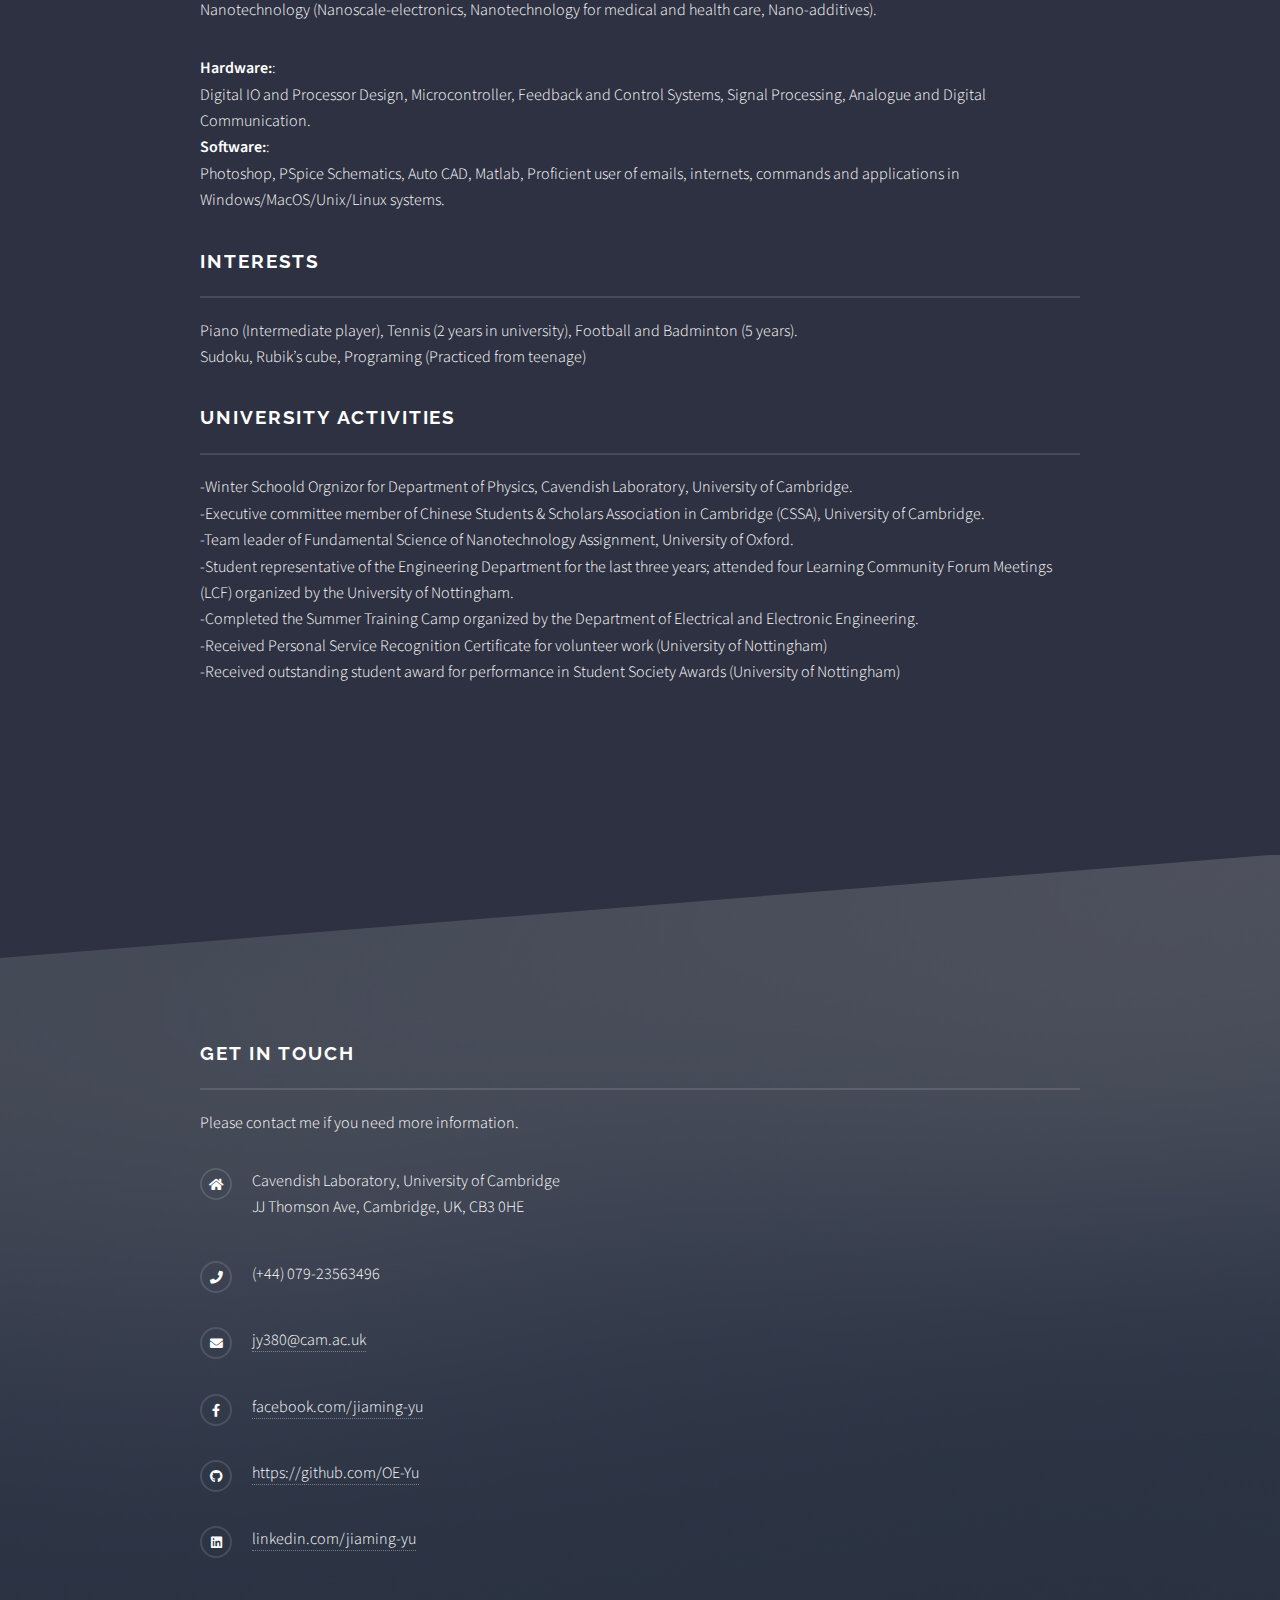
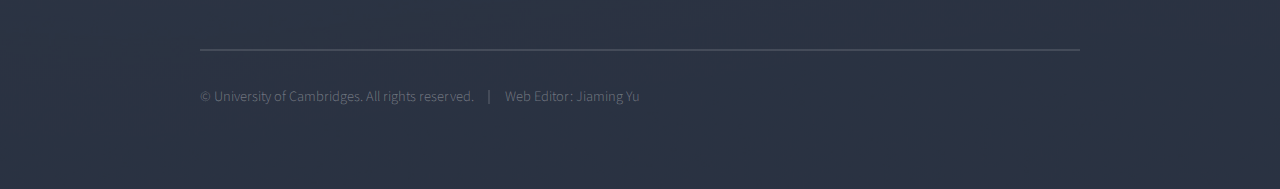
==== commit 470e1d89: "some updates" ====
--- a/index.html
+++ b/index.html
@@ -21,6 +21,7 @@
 					<header id="header" class="alt">
 						<h1><a href="index.html">Jiaming Yu</a></h1>
 						<nav>
+							<!-- <a href="index_ch.html">中文(制作中)</a> -->
 							<a href="#menu">Menu </a>
 						</nav>
 					</header>
@@ -31,8 +32,9 @@
 							<h2>Menu</h2>
 							<ul class="links">
 								<li><a href="index.html">Home</a></li>
-								<!-- <li><a href="education.html">Education</a></li> -->
-								<li><a href="research_pluronics.html">Research(in paraperation)</a></li>
+								<li><a href="research_hydrogel.html">Research 1 (in paraperation)</a></li>
+								<li><a href="research_nunchucks.html">Research 2 (in paraperation)</a></li>
+								<li><a href="research_pluronics.html">Research 3 (in paraperation)</a></li>
 								<li><a href="index_ch.html">中文版主页(制作中)</a></li>
 
 								<!-- <li><a href="#">Log In</a></li>
@@ -77,6 +79,8 @@
 										(View my PhD Thesis on<a href="https://www.repository.cam.ac.uk/handle/1810/345675" target="_blank" rel="noopener noreferrer"> Cambridge Apollo</a>) 
 										(View my PhD Thesis in <a href="images/Yu_PhDThesis(jy380).pdf" target="_blank" rel="noopener noreferrer"> PDF</a>)
 										<br>
+										Simulation Guide Book: Daan Frenkel and Berend Smit. <i>"Understanding molecular simulation: from algorithms to applications"</i>, 
+										volume 1. Elsevier, 2001. <br>
 										Simulation Mentor:  <a href="https://en.wikipedia.org/wiki/Daan_Frenkel" target="_blank" rel="noopener noreferrer">Prof. Daan Frenkel</a> <br>
 										</p>
 										<p></p>
@@ -229,14 +233,14 @@
 									<h3 class="major">Publications</h3>
 									<p>	<span class="image right"><img src="images/my_thesis.jpg" alt="my_thesis"/></span>
 									</p>	
-									<p>1. <b>Jiaming Yu</b>. <i>"Multi-Level Coarse-Grained Modelling on DNA Functionalised Building Blocks." Apollo (2023) :</i>	  
-									<a href="https://doi.org/10.17863/CAM.93097" target="_blank" rel="noopener noreferrer"> doi.org/10.17863/CAM.93097</a>
+									<p>1. <b>Jiaming Yu</b>. <i>"Multi-Level Coarse-Grained Modelling on DNA Functionalised Building Blocks." Apollo:</i>	  
+									<a href="https://doi.org/10.17863/CAM.93097" target="_blank" rel="noopener noreferrer"> doi.org/10.17863/CAM.93097</a> (2023)
 									</p>
 									
 									<p>2. Iliya D. Stoev, Tianyang Cao, Alessio Caciagli, <b>Jiaming Yu </b>, Christopher Ness, Ren Liu,
 										Rini Ghosh, Thomas O'Neill, Dongsheng Liu and Erika Eiser. 
-										<i>"On the role of flexibility in linker-mediated DNA hydrogels."</i> Soft Matter 16.4 (2020): 990-1001. 
-										<a href="https://doi.org/10.1039/C9SM01398A" target="_blank" rel="noopener noreferrer">doi.org/10.1039/C9SM01398A.</a></p>
+										<i>"On the role of flexibility in linker-mediated DNA hydrogels."</i> Soft Matter 16.4: 990-1001. 
+										<a href="https://doi.org/10.1039/C9SM01398A" target="_blank" rel="noopener noreferrer">doi.org/10.1039/C9SM01398A.</a> (2020)</p>
 										
 									<p>3. Kit Gallagher, <b>Jiaming Yu</b>, Ren Liu, David A. King and Erika Eiser.
 										"Towards New Liquid Crystal Phases of DNA mesogens."  
@@ -250,6 +254,21 @@
 										<i>"Numerical study of pluronics with DNA-functionalised triblock copolymer system."</i>
 										<a href="" target="_blank" rel="noopener noreferrer">link here (In paraperation)</a></p>
 		 
+									<p>...</p>
+
+									<h3 class="major">Developments</h3>
+									<p><a href="https://dna.physics.ox.ac.uk/index.php/OxDNA_users_and_developers_workshop" target="_blank" rel="noopener noreferrer"> 2019 oxDNA Workshop</a>, 
+										Beecroft Building, Department of Physics, University of Oxford.
+										<br>
+									The workshop held in Oxford from September 2019. The aim of the workshop is to bring together both developers 
+									and users of the oxDNA and oxRNA models not only to share current research projects, 
+									but also to set the agenda for the future development of the oxDNA and oxRNA models, code and infrastructure. 
+									Particular to advance the inter-operability of DNA design and simulation tools, user-friendly tools to improve oxDNA accessibility for non-expert users. 
+									I was invited as a contriubtor for brain-storm and presentation of the next-generation of software developments.
+									I presented a talk about 'Numerical Study on the Effect of Flexibility in DNA Building Blocks'. <br> </p>
+									<br>
+
+
 
 						<!-- Five -->
 						<section id="five" class="wrapper alt style1">
@@ -286,13 +305,13 @@
 								</div>
 
 								<h2 class="major">Honours and Rewards</h2>
-								<p> <b>Oct 2018 </b>: Cambridge Trust Scholarship for Doctal of Philosophy in Physics <br>
-									<b>Sep 2018 </b>: Outstanding Graduates from the Department of Continue Education,University of Oxford <br>
-									<b>Jul 2016 </b>: Contribution to Undergraduate Studies Award to the top graduates in department <br>
-									<b>Sep 2015 </b>: Presented High Fliers Award to the top 5% of students in Faculty of Engineering <br>
-									<b>Aug 2014 </b>: Winner of an Industry Sponsored Scholarship in the University Research (£1,600) <br>
-									<b>Sep 2013 </b>: Provost’s Scholarship for outstanding academic performance award to top 1.5% in division <br>
-									<b>Sep 2012 </b>: Head’s Scholarship for excellence academic performance award to top 5% in university <br>
+								<p> <b>Oct 2018 </b>: Cambridge Trust Scholarship for Doctal of Philosophy in Physics. <br>
+									<b>Sep 2018 </b>: Outstanding Graduates from the Department of Continue Education,University of Oxford. <br>
+									<b>Jul 2016 </b>: Contribution to Undergraduate Studies Award to the top graduates in department. <br>
+									<b>Sep 2015 </b>: Presented High Fliers Award to the top 5% of students in Faculty of Engineering. <br>
+									<b>Aug 2014 </b>: Winner of an Industry Sponsored Scholarship in the University Research (£1,600). <br>
+									<b>Sep 2013 </b>: Provost’s Scholarship for outstanding academic performance award to top 1.5% in division. <br>
+									<b>Sep 2012 </b>: Head’s Scholarship for excellence academic performance award to top 5% in university. <br>
 								</p>
 
 								<h2 class="major">Skills</h2>
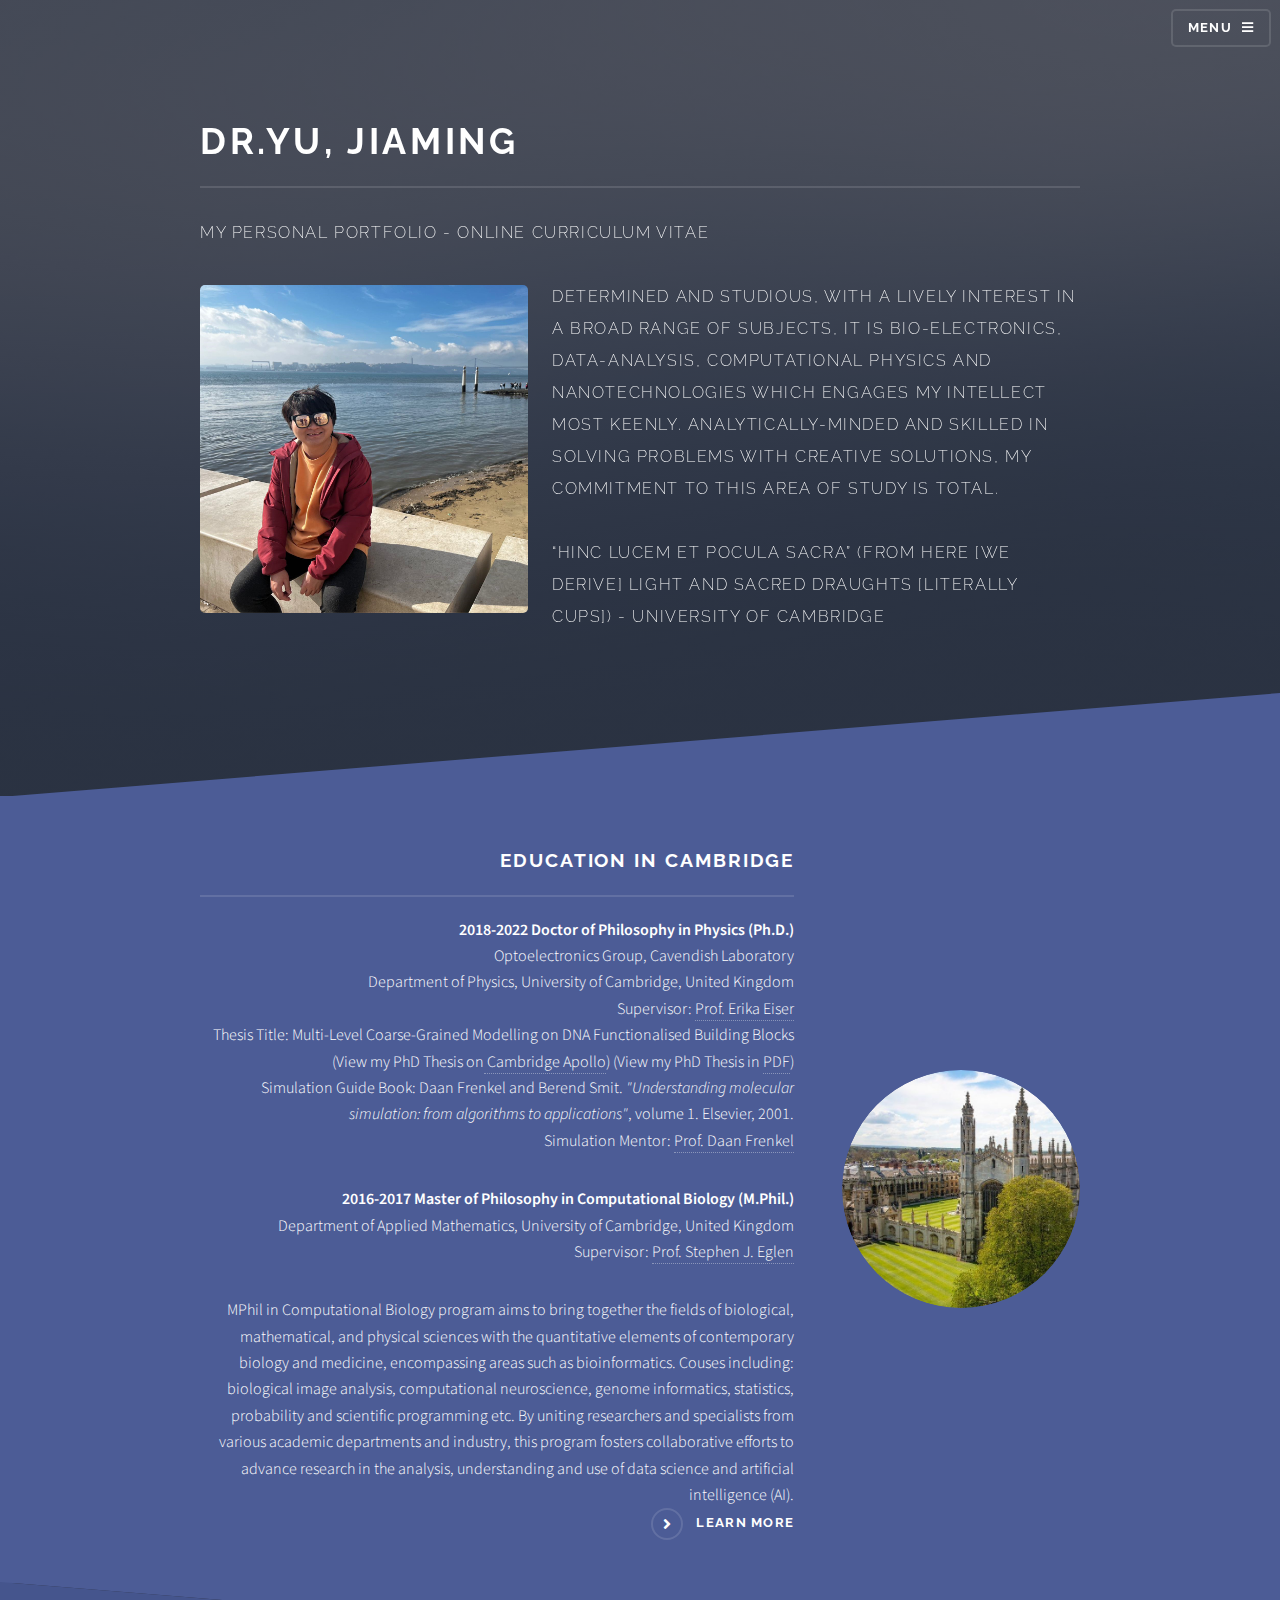
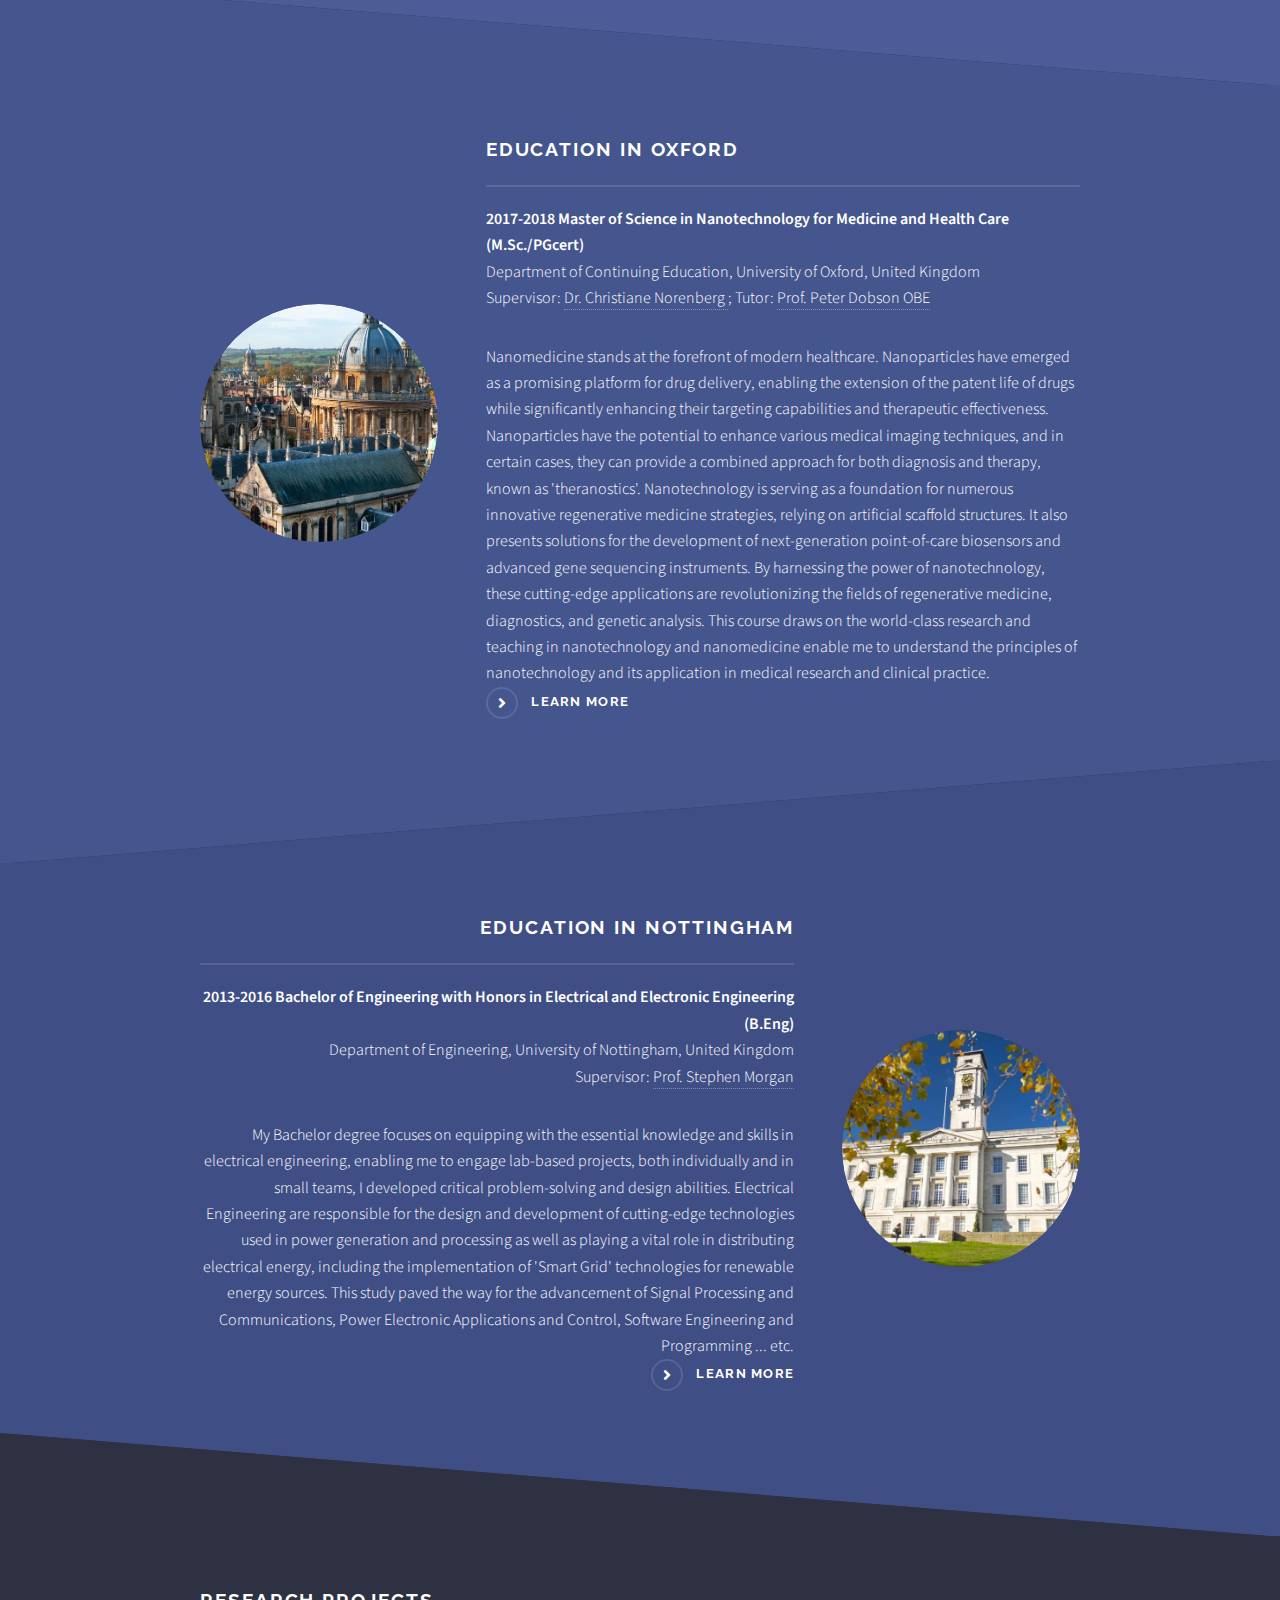
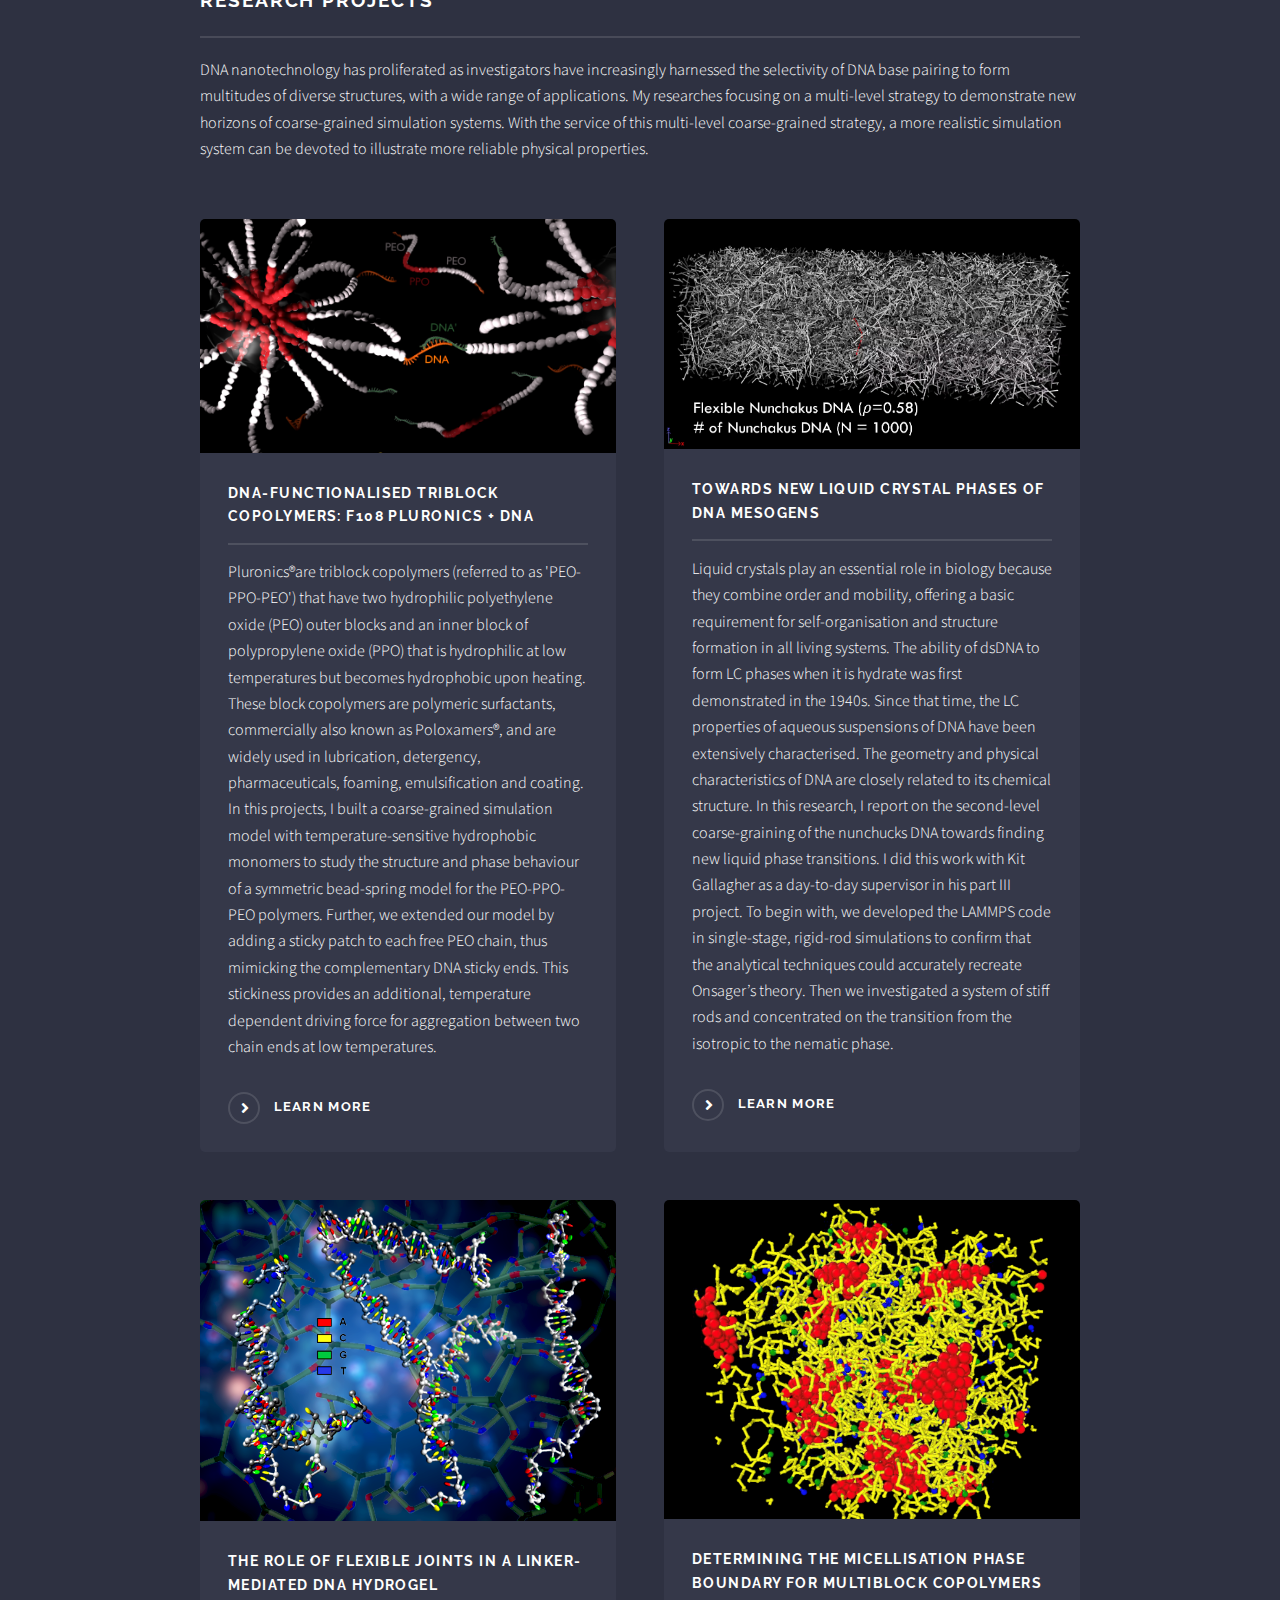
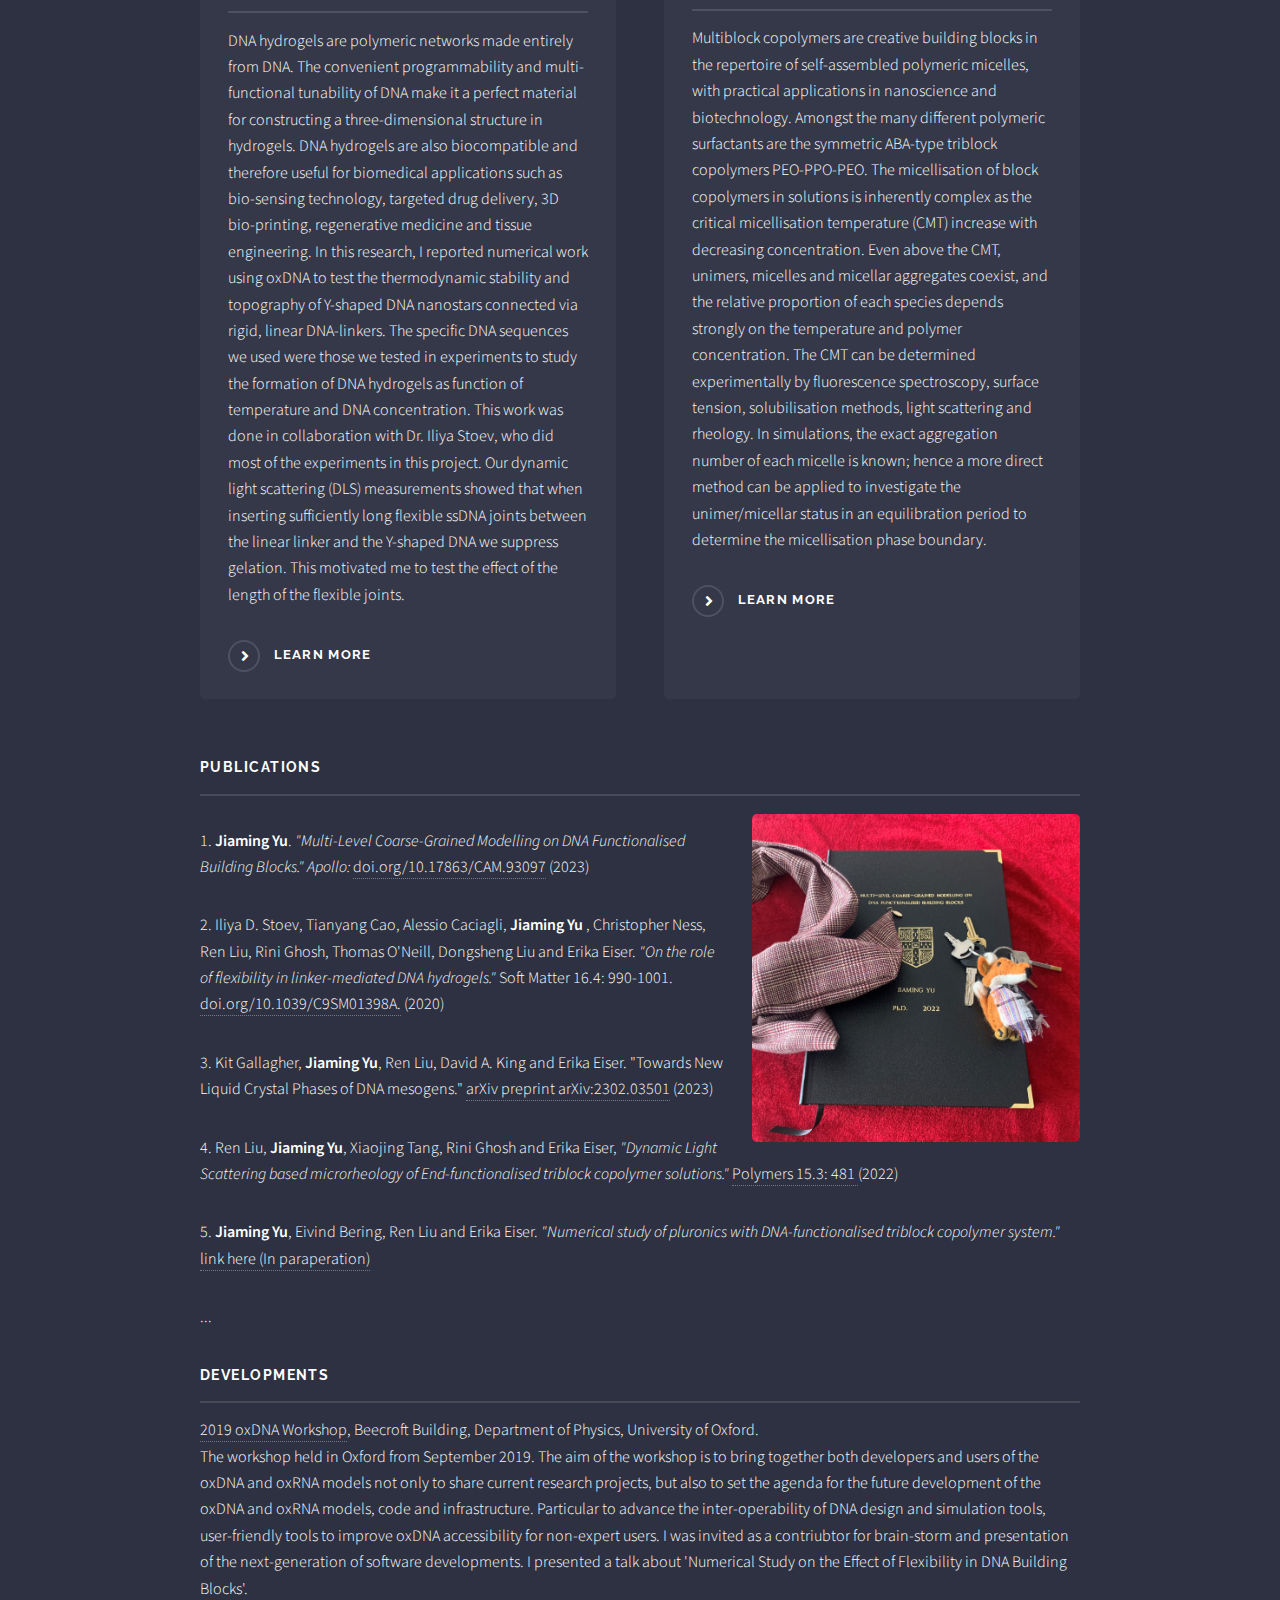
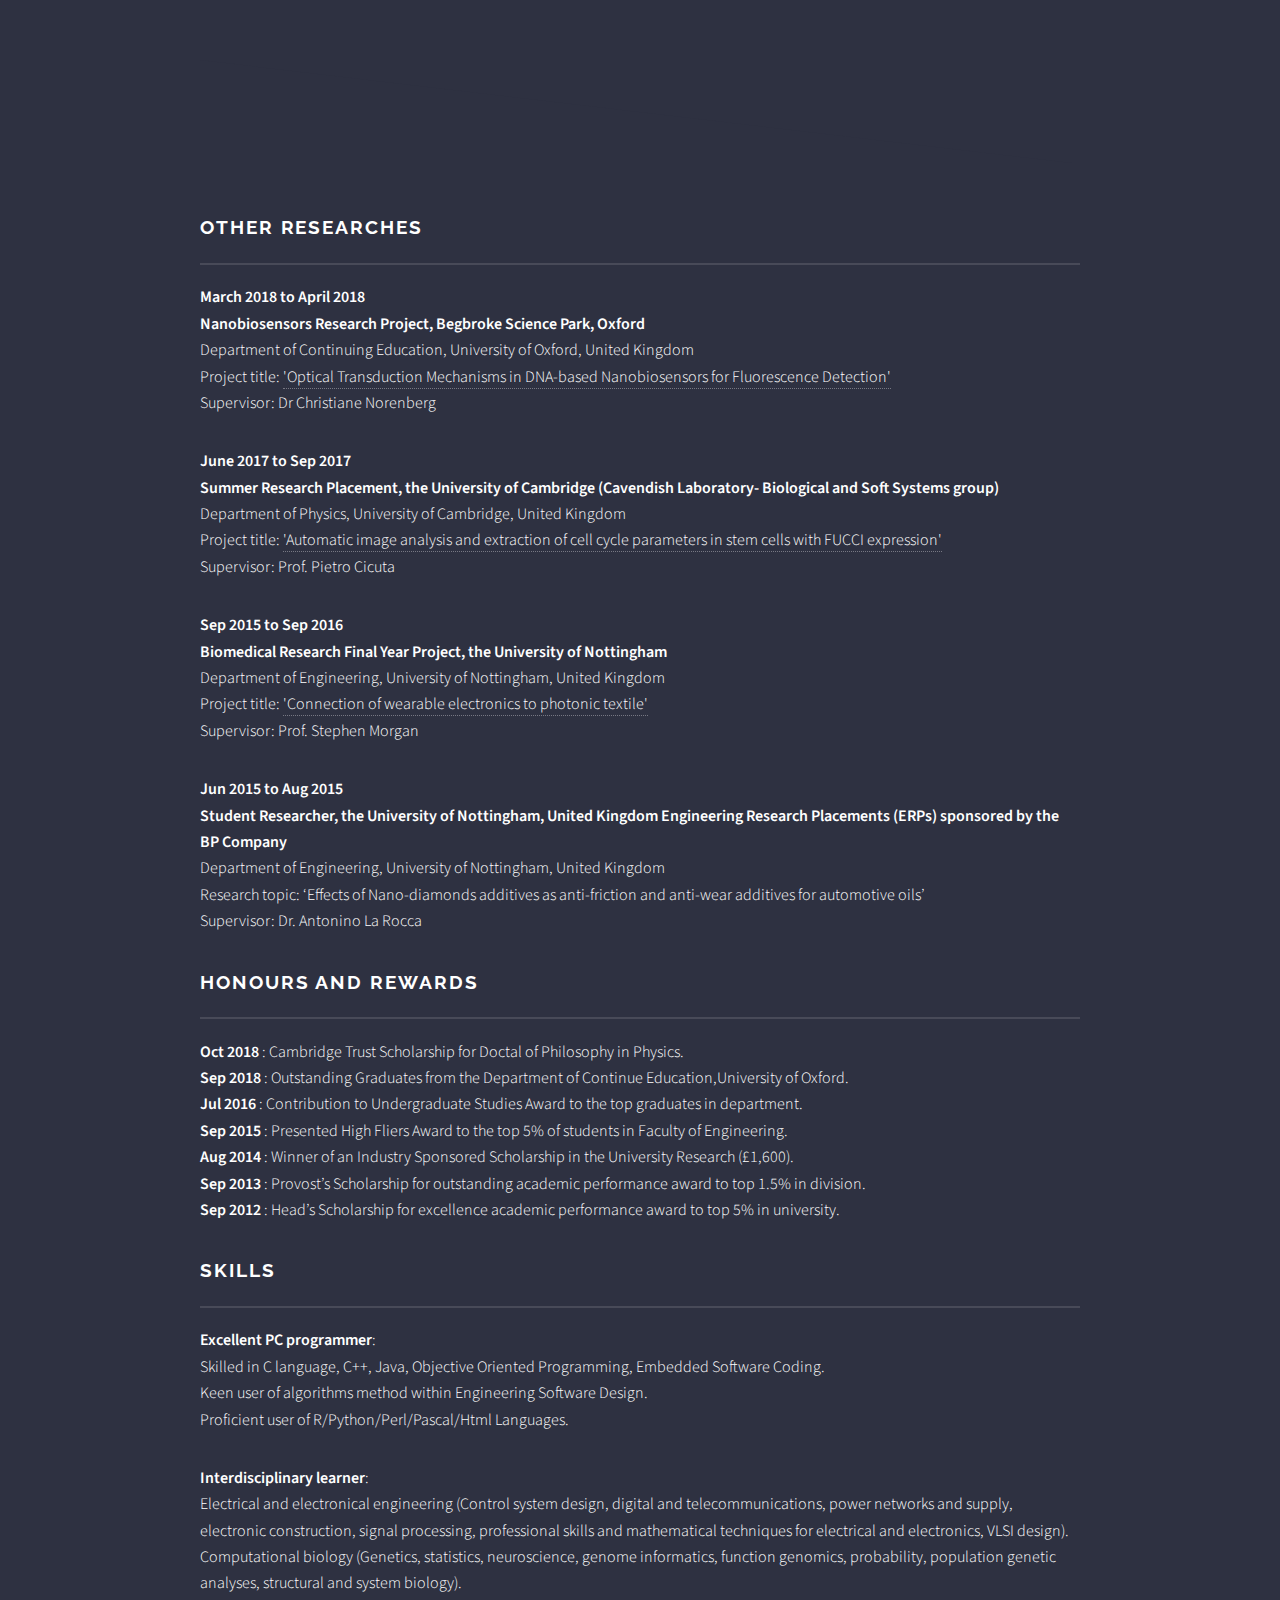
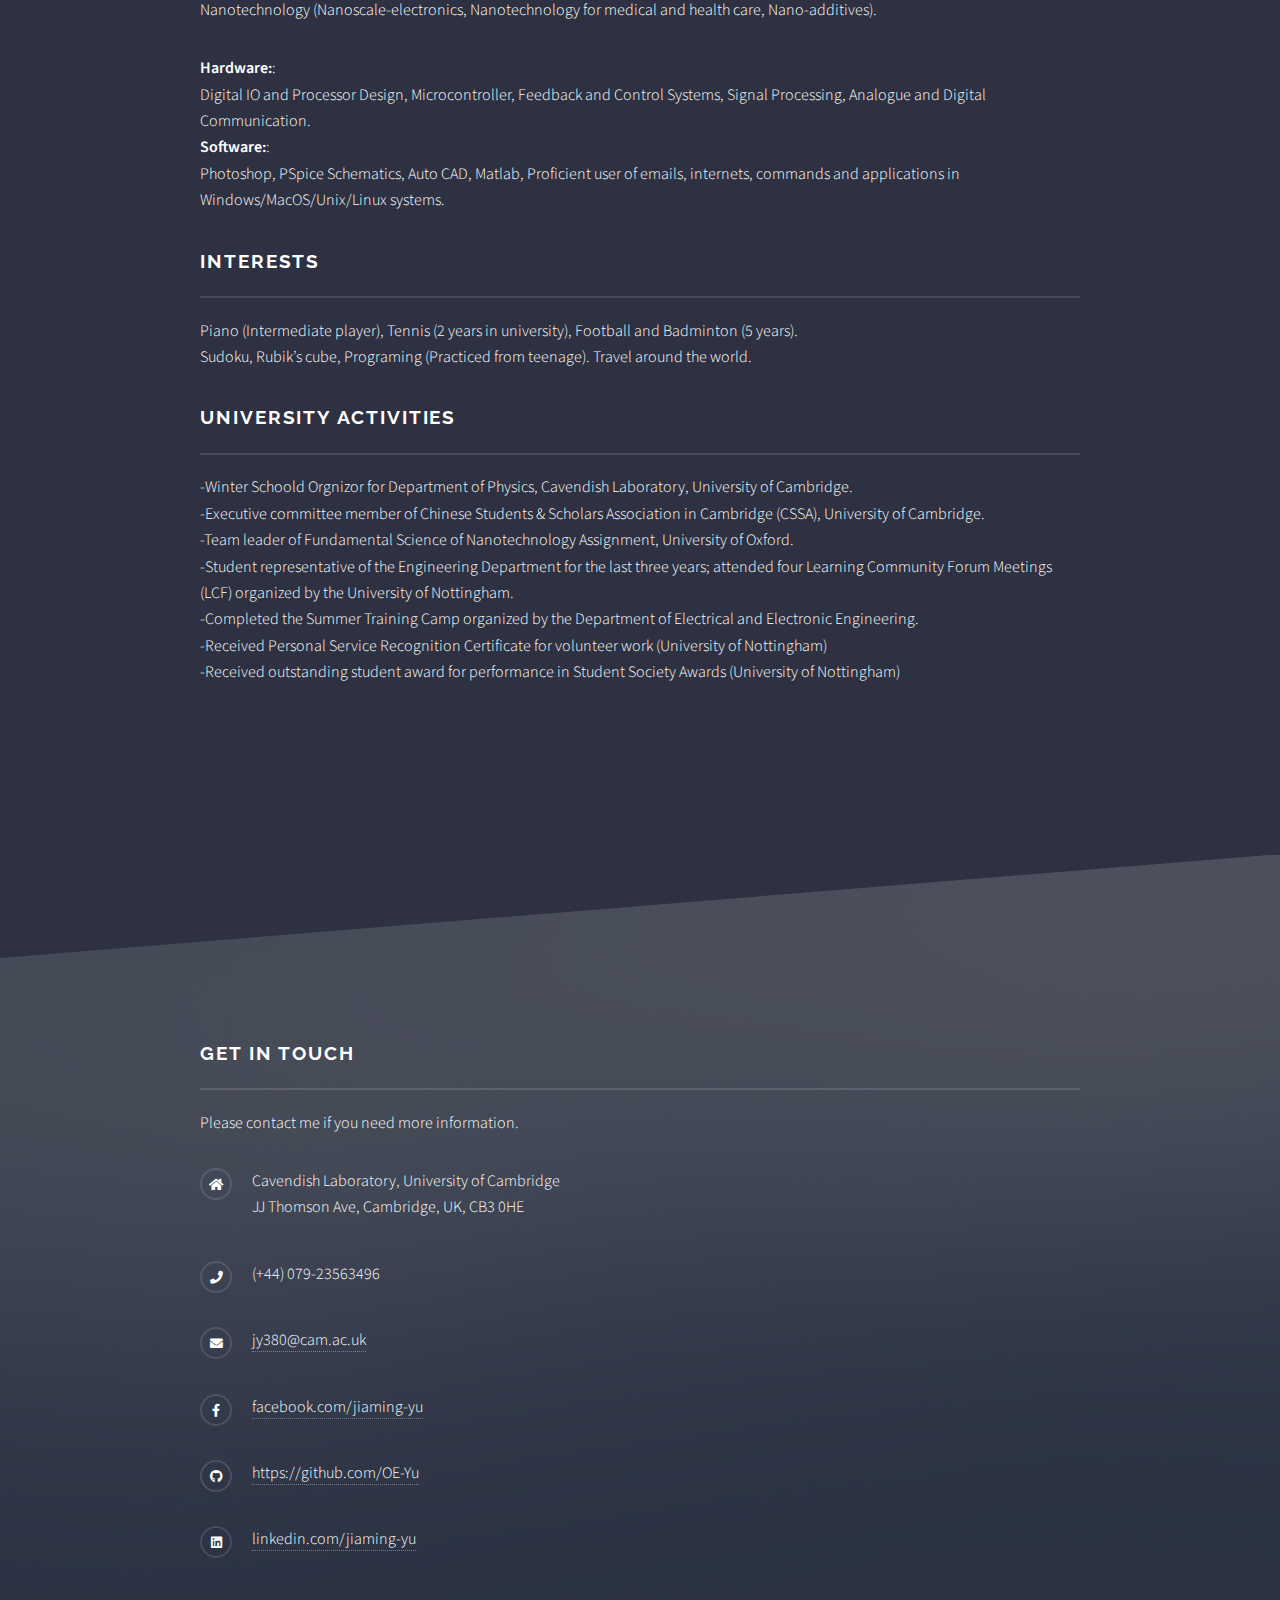
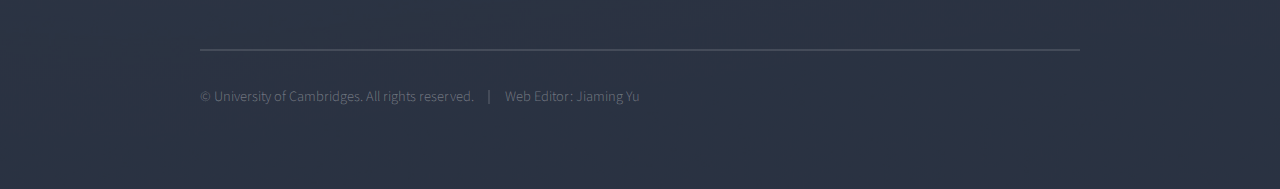
==== commit 5d70d1df: "updates" ====
--- a/index.html
+++ b/index.html
@@ -339,7 +339,8 @@
 								<p>Native Chinese, Proficient English. </p> -->
 								<h2 class="major">Interests</h2>
 								<p>Piano (Intermediate player), Tennis (2 years in university), Football and Badminton (5 years). <br>
-								Sudoku, Rubik’s cube, Programing (Practiced from teenage)
+								Sudoku, Rubik’s cube, Programing (Practiced from teenage).
+								Travel around the world.
 								</p>
 								
 								<h2 class="major">University Activities</h2>
